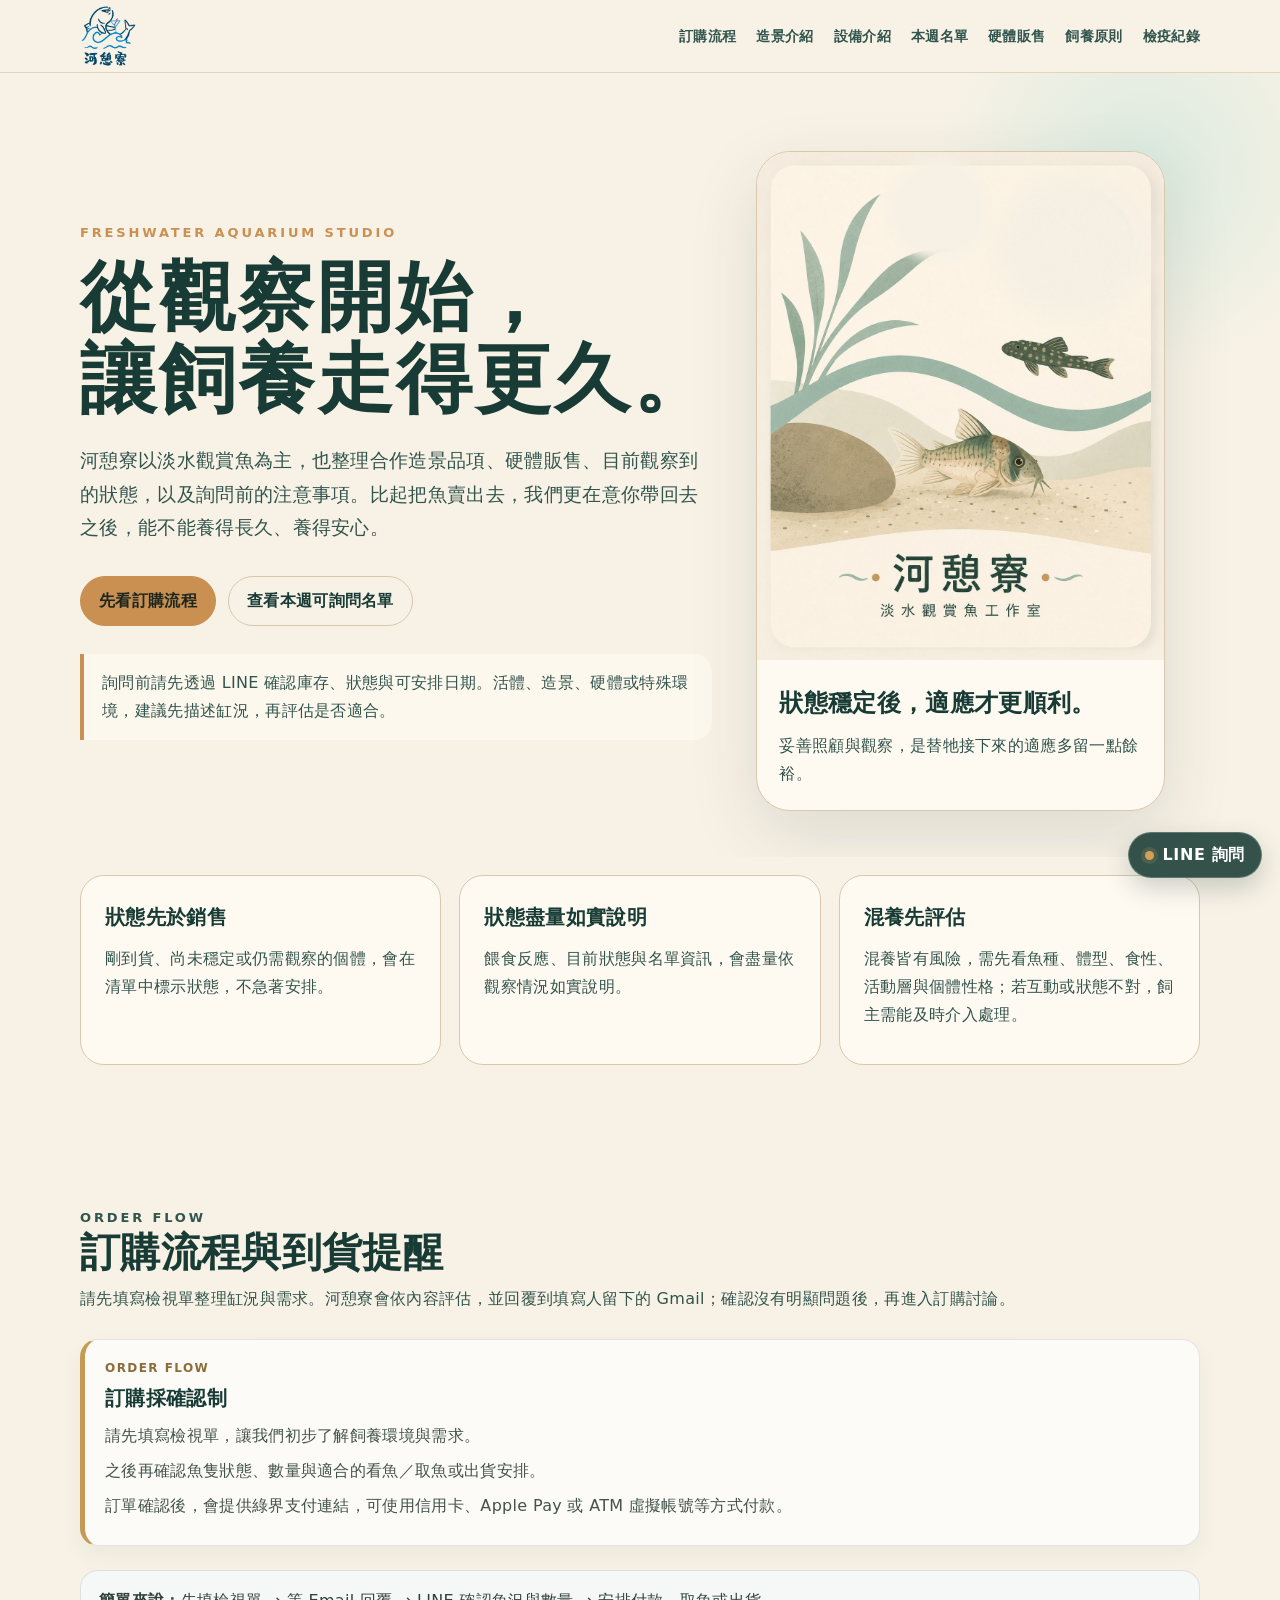
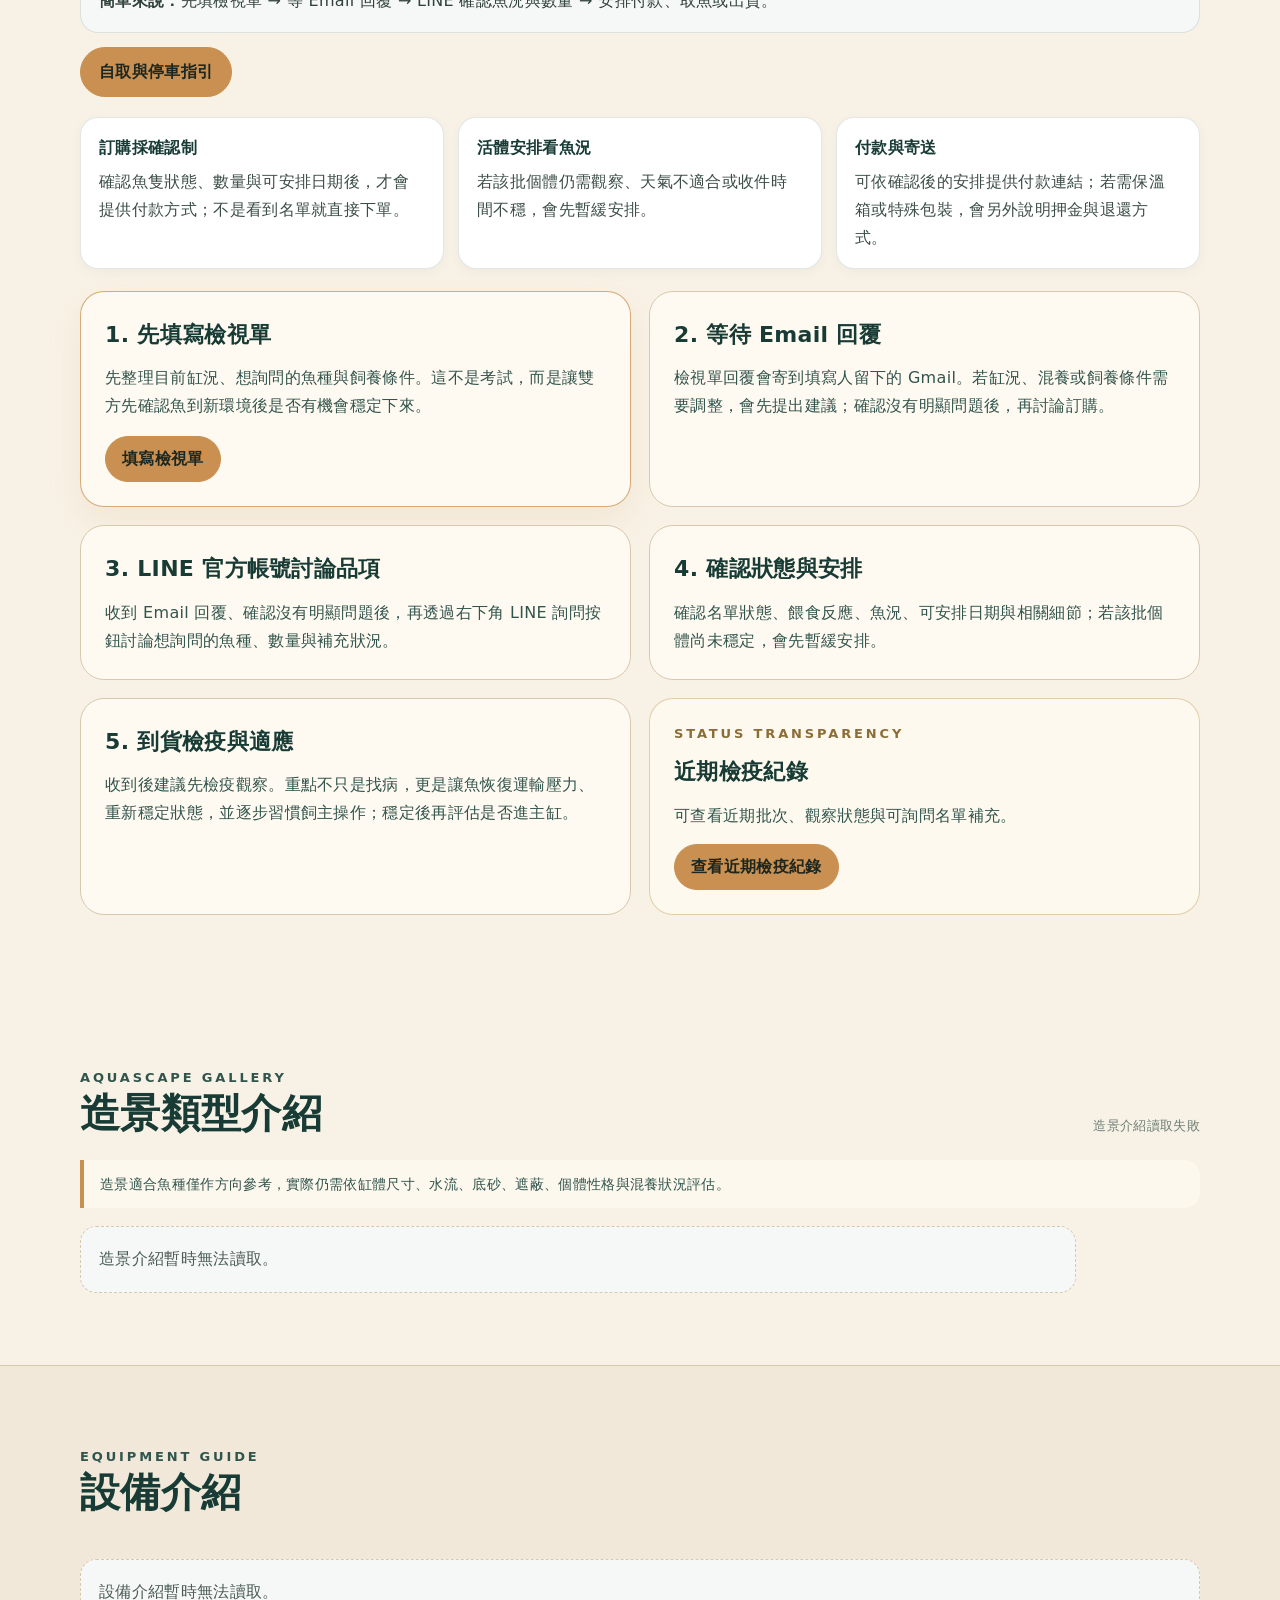
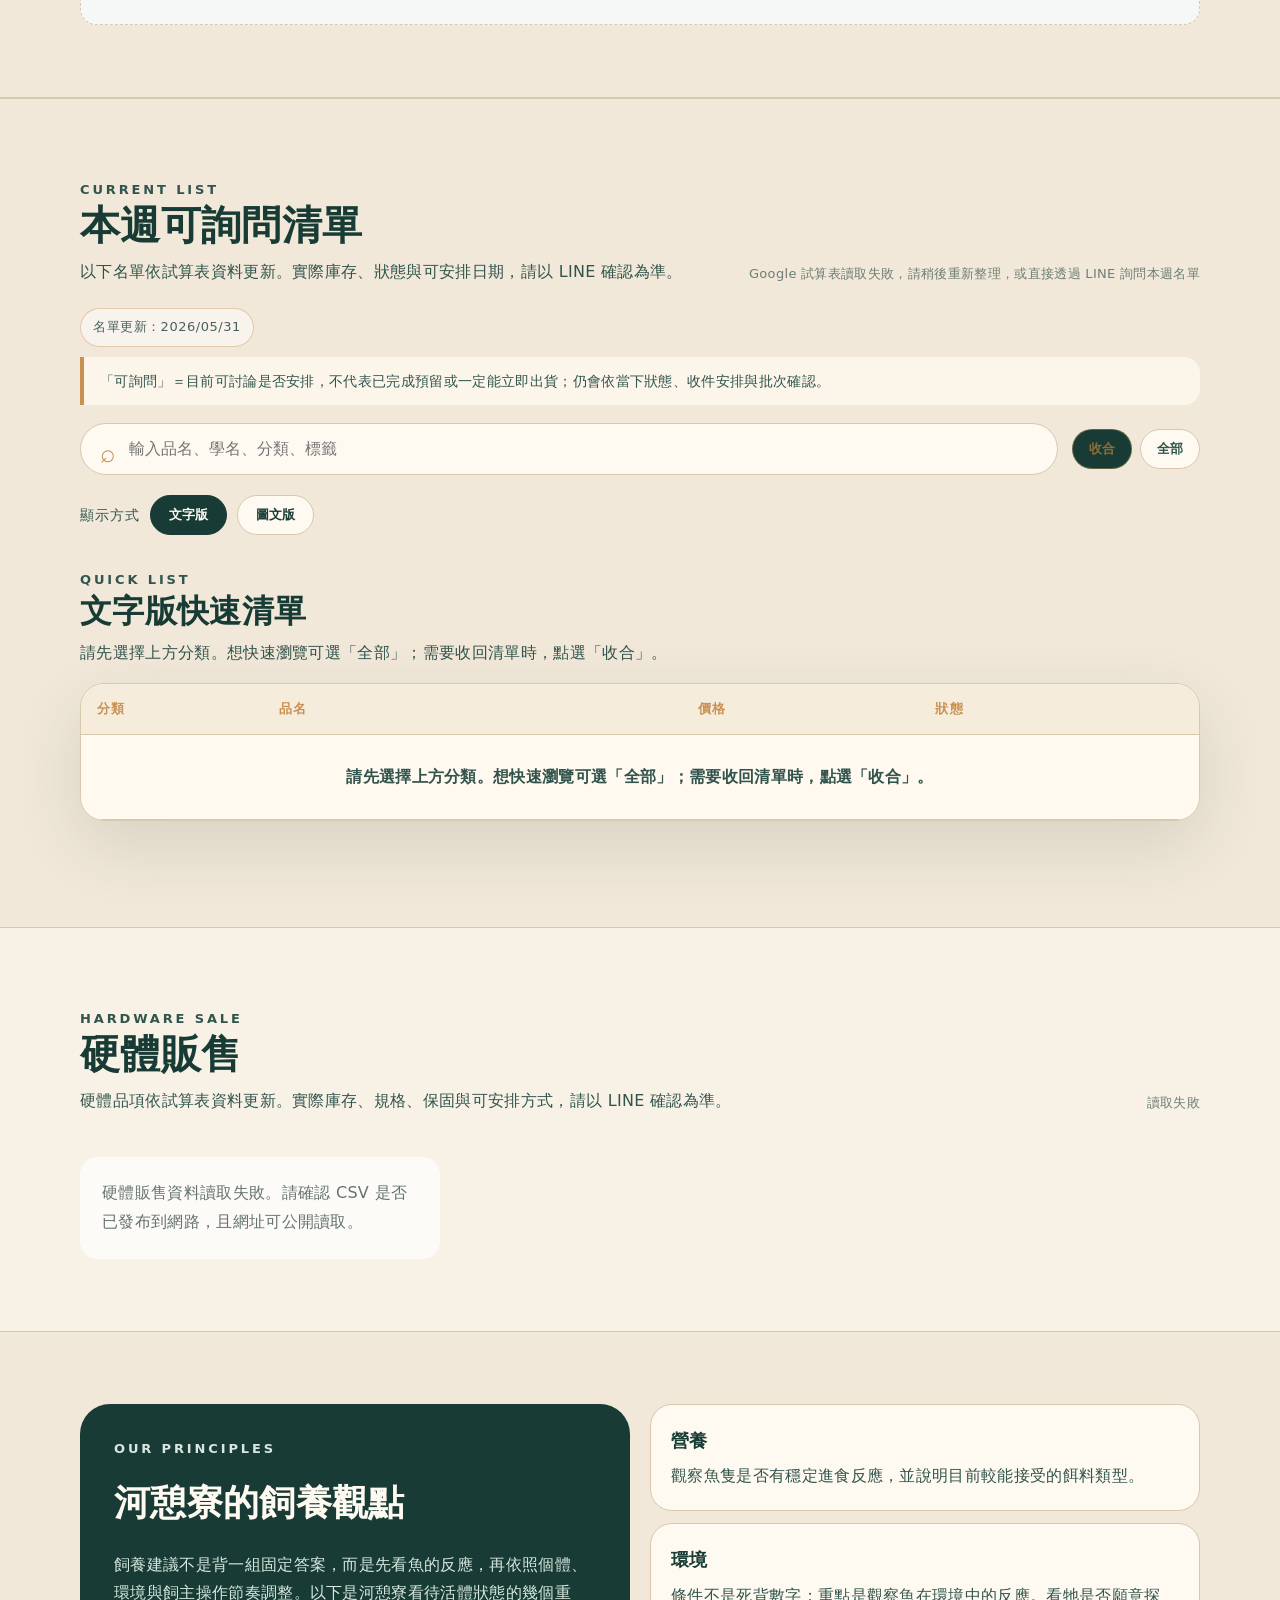
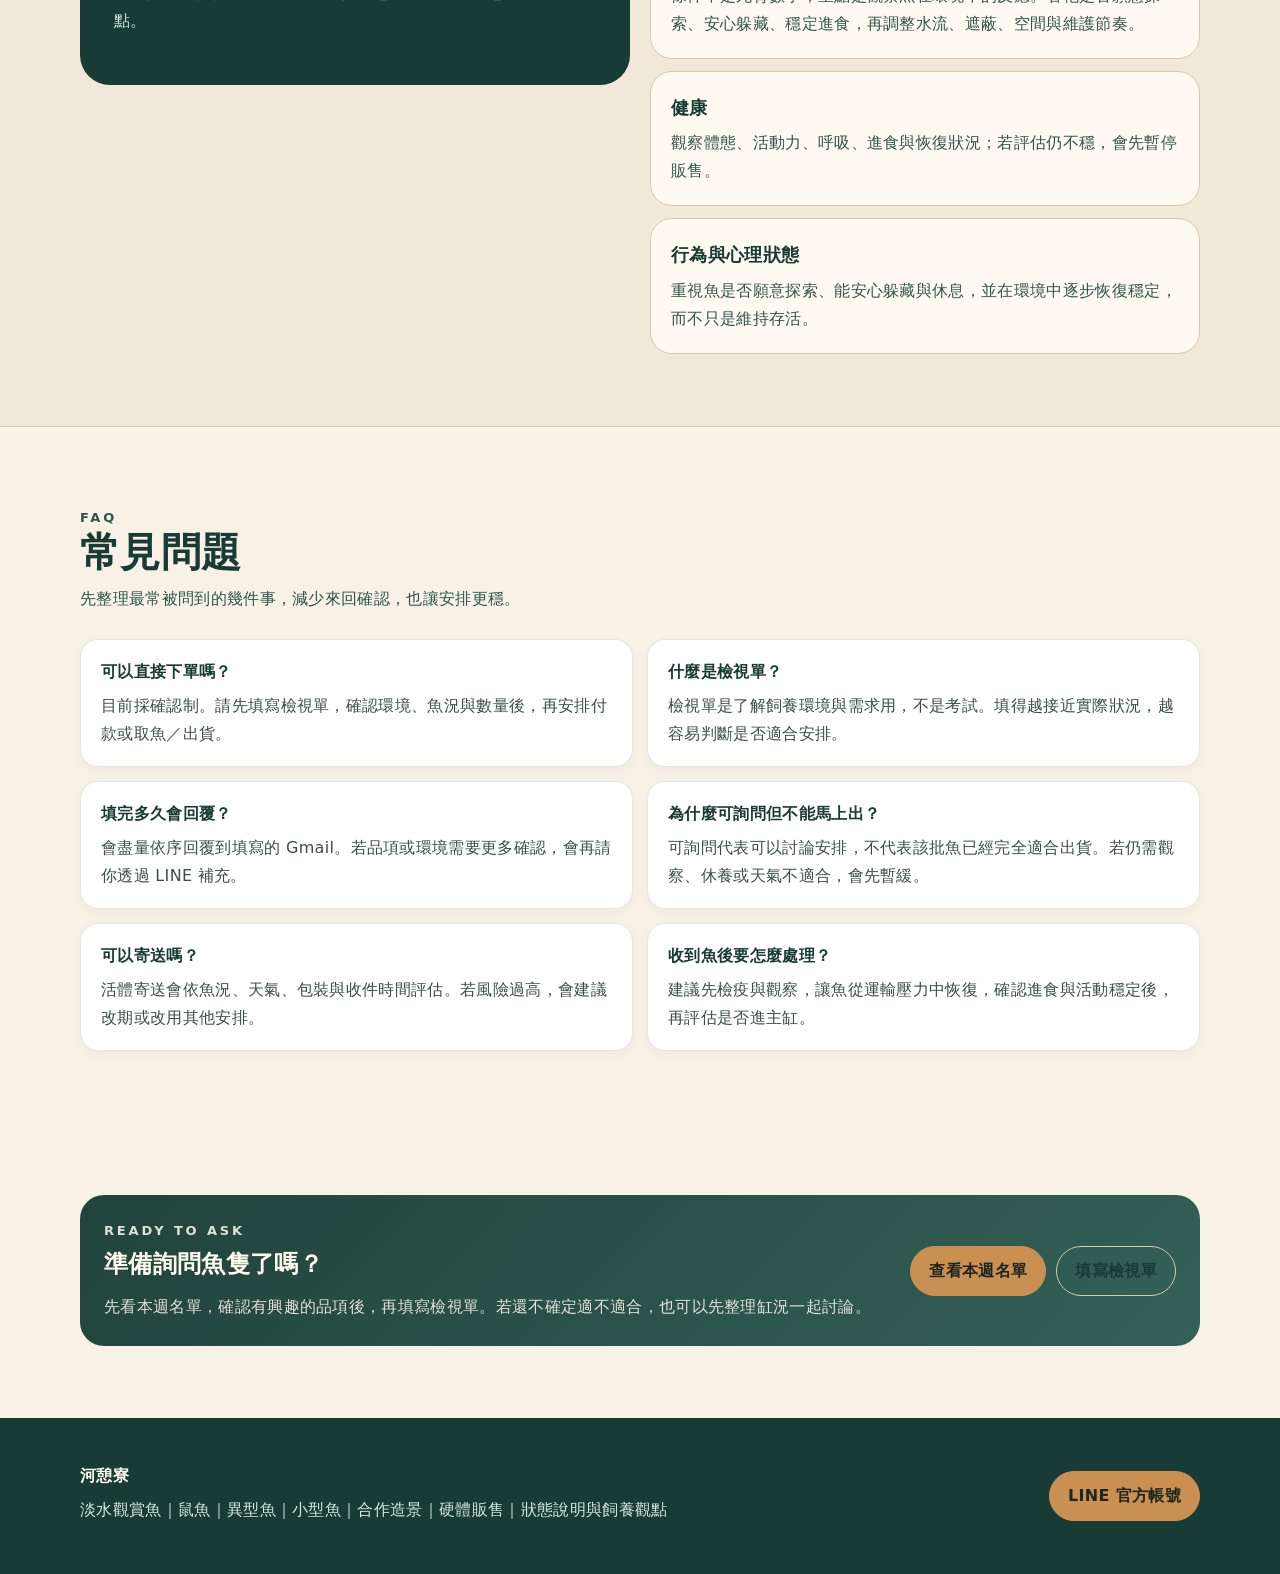
==== index.html @ f5d16051 "Add visit and parking guide" ====
<!doctype html>
<html lang="zh-Hant">
<head>
  <meta charset="utf-8">
  <meta name="viewport" content="width=device-width, initial-scale=1">
  <meta name="description" content="河憩寮｜淡水觀賞魚、合作造景與狀態說明。">
  <meta property="og:type" content="website">
  <meta property="og:title" content="河憩寮｜淡水觀賞魚">
  <meta property="og:description" content="本週可詢問清單、硬體販售、狀態說明、飼養觀點與到貨適應提醒。">
  <meta property="og:url" content="https://restplaced-dev.github.io/heqiliao/">
  <meta property="og:image" content="https://restplaced-dev.github.io/heqiliao/hero-illustration-v18.jpg">
  <meta name="twitter:card" content="summary_large_image">
  <meta name="theme-color" content="#183c35">
  <title>河憩寮｜淡水觀賞魚</title>
  <link rel="icon" href="favicon.png" type="image/png">
  <link rel="stylesheet" href="styles.v2.css?v=20260607-hardware-spec-note-inline">

  <style>
    .scape-accordion { display: grid; gap: 14px; }
    .scape-item { border: 1px solid rgba(24, 60, 53, 0.16); border-radius: 18px; background: #ffffff; box-shadow: 0 4px 14px rgba(0, 0, 0, 0.04); overflow: hidden; }
    .scape-item summary { cursor: pointer; list-style: none; padding: 18px 20px; font-size: 17px; line-height: 1.5; color: #183c35; display: flex; align-items: center; justify-content: space-between; gap: 16px; }
    .scape-item summary::-webkit-details-marker { display: none; }
    .scape-item summary::after { content: "＋"; flex: 0 0 auto; width: 28px; height: 28px; border-radius: 999px; display: grid; place-items: center; background: #eef4ef; color: #183c35; font-weight: 700; }
    .scape-item[open] summary::after { content: "－"; }
    .scape-item summary b { display: block; font-size: 18px; }
    .scape-item summary small { display: block; margin-top: 3px; color: #66756f; font-size: 14px; font-weight: 400; }
    .scape-content { padding: 0 20px 20px; color: #384842; font-size: 15.5px; line-height: 1.8; }
    .scape-content p { margin: 0 0 12px; }
    .scape-content ul { margin: 12px 0 0; padding-left: 1.2em; }
    .scape-content li { margin: 6px 0; }
    .scape-empty { padding: 18px; border-radius: 16px; background: #f6f8f7; color: #4b5b55; line-height: 1.8; }
    .scape-photo-wrap { margin: 0 0 16px; border-radius: 16px; overflow: hidden; background: #eef2ef; border: 1px solid rgba(24, 60, 53, 0.10); }
    .scape-photo { display: block; width: 100%; height: auto; max-height: 520px; object-fit: cover; }
    .scape-meta-list { display: grid; gap: 10px; margin-top: 14px; }
    .scape-row { display: grid; grid-template-columns: 88px 1fr; gap: 12px; padding: 10px 0; border-top: 1px solid rgba(24, 60, 53, 0.10); }
    .scape-row span { color: #66756f; font-size: 14px; white-space: nowrap; }
    .scape-row p { margin: 0; }
    .equipment-filters { margin: 0 0 16px; }
    .equipment-item summary small { letter-spacing: 0.02em; }
    .shipping-card.quarantine-inline-card { background: rgba(255, 250, 240, 0.82); border-color: rgba(196, 154, 84, 0.45); }
    .shipping-card.quarantine-inline-card .eyebrow { color: #8b6d38; margin-bottom: 8px; }
    .shipping-card.quarantine-inline-card h3 { margin-top: 0; }
    .shipping-card.quarantine-inline-card .inline-card-btn { margin-top: 14px; }
    .flow-summary { margin: 0 0 20px; padding: 16px 18px; border-radius: 18px; background: #f6f8f7; border: 1px solid rgba(24, 60, 53, 0.12); color: #31413c; line-height: 1.8; }
    .flow-actions { display: flex; flex-wrap: wrap; gap: 10px; margin: -6px 0 20px; }
    .customer-info-grid { display: grid; grid-template-columns: repeat(3, minmax(0, 1fr)); gap: 14px; margin: 0 0 22px; }
    .customer-info-card { padding: 16px 18px; border-radius: 18px; background: #ffffff; border: 1px solid rgba(24, 60, 53, 0.12); box-shadow: 0 4px 14px rgba(0, 0, 0, 0.035); color: #3c4d47; line-height: 1.75; }
    .customer-info-card b { display: block; margin-bottom: 6px; color: #183c35; }
    .faq-grid { display: grid; grid-template-columns: repeat(2, minmax(0, 1fr)); gap: 14px; }
    .faq-card { padding: 18px 20px; border-radius: 18px; background: #ffffff; border: 1px solid rgba(24, 60, 53, 0.12); box-shadow: 0 4px 14px rgba(0, 0, 0, 0.035); line-height: 1.75; color: #3c4d47; }
    .faq-card b { display: block; color: #183c35; margin-bottom: 6px; }
    .final-cta-panel { padding: 24px; border-radius: 24px; background: linear-gradient(135deg, rgba(24, 60, 53, 0.96), rgba(35, 84, 75, 0.92)); color: #fffaf0; display: grid; grid-template-columns: 1fr auto; gap: 18px; align-items: center; }
    .final-cta-panel h2 { margin: 0 0 8px; color: #fffaf0; }
    .final-cta-panel p { margin: 0; color: rgba(255, 250, 240, 0.86); line-height: 1.8; }
    .final-cta-actions { display: flex; flex-wrap: wrap; gap: 10px; justify-content: flex-end; }

    .hardware-filters { display: flex; flex-wrap: wrap; gap: 10px; align-items: center; margin: 0 0 16px; }
    .hardware-filters .filter { appearance: none; border: 1px solid rgba(196, 154, 84, 0.42); background: rgba(255, 250, 240, 0.92); color: #183c35; border-radius: 999px; padding: 10px 18px; min-height: 40px; font: inherit; font-size: 14px; font-weight: 700; line-height: 1; letter-spacing: 0.04em; cursor: pointer; box-shadow: none; }
    .hardware-filters .filter:hover { border-color: rgba(24, 60, 53, 0.42); background: rgba(255, 255, 255, 0.84); }
    .hardware-filters .filter.active { background: #183c35; border-color: #183c35; color: #d49a4a; }
    .hardware-list-note { margin: 0 0 16px; padding: 14px 16px; border-radius: 16px; background: rgba(255, 250, 240, 0.72); border: 1px solid rgba(24, 60, 53, 0.10); color: #53645f; line-height: 1.8; }
    .hardware-grid { display: grid; grid-template-columns: repeat(auto-fit, minmax(220px, 280px)); gap: 16px; align-items: start; justify-content: start; }
    .hardware-card { width: 100%; background: rgba(255, 255, 255, 0.86); border: 1px solid rgba(24, 60, 53, 0.13); border-radius: 18px; overflow: hidden; box-shadow: 0 8px 22px rgba(20, 45, 40, 0.08); display: flex; flex-direction: column; min-height: 100%; }
    .hardware-card.hardware-muted { opacity: 0.68; }
    .hardware-img-wrap { width: 100%; aspect-ratio: 4 / 3; max-height: 210px; background: #eef5f1; overflow: hidden; border-bottom: 1px solid rgba(24, 60, 53, 0.08); }
    .hardware-img { width: 100%; height: 100%; object-fit: contain; display: block; background: #f7f2e7; }
    .hardware-img { transition: transform .18s ease, filter .18s ease; }
    .hardware-img-wrap[data-hardware-zoom-img] { cursor: zoom-in; }
    .hardware-img-wrap[data-hardware-zoom-img]:hover .hardware-img { transform: scale(1.015); filter: brightness(0.98); }
    .hardware-img-wrap[data-hardware-zoom-img]:focus-visible { outline: 3px solid rgba(201, 143, 71, 0.72); outline-offset: 3px; }
    .hardware-img-caption { position: absolute; left: 10px; bottom: 10px; max-width: calc(100% - 20px); padding: 5px 9px; border-radius: 999px; background: rgba(24, 60, 53, 0.82); color: #fffaf0; font-size: 12px; line-height: 1.2; white-space: nowrap; overflow: hidden; text-overflow: ellipsis; }
    .hardware-spec-name-button { appearance: none; border: 0; background: transparent; color: #1f5f52; font: inherit; font-weight: 800; padding: 0; text-align: left; cursor: pointer; text-decoration: underline; text-decoration-thickness: 1px; text-underline-offset: 3px; }
    .hardware-spec-name-button:hover, .hardware-spec-name-button.active { color: #c98f47; }
    .hardware-spec-name-button.active { text-decoration-thickness: 2px; }
    .hardware-body { padding: 13px 14px 15px; display: flex; flex-direction: column; gap: 8px; flex: 1; }
    .hardware-top { display: flex; justify-content: space-between; gap: 8px; align-items: center; }
    .hardware-tag, .hardware-status { font-size: 12px; line-height: 1; padding: 6px 8px; border-radius: 999px; background: rgba(55, 115, 100, 0.1); color: #2f6f61; white-space: nowrap; }
    .hardware-status { background: rgba(120, 90, 45, 0.1); color: #8a6430; }
    .hardware-card h3 { margin: 0; font-size: 18px; line-height: 1.35; color: #183c35; }
    .hardware-desc, .hardware-spec, .hardware-note { margin: 0; font-size: 13.5px; line-height: 1.65; color: #53645f; }
    .hardware-price { margin: 2px 0 0; font-size: 18px; font-weight: 800; color: #1f5f52; }
    .hardware-spec-table { width: 100%; border-collapse: separate; border-spacing: 0; overflow: hidden; border: 1px solid rgba(24, 60, 53, 0.12); border-radius: 12px; background: rgba(255, 250, 240, 0.54); font-size: 13px; }
    .hardware-spec-table th { text-align: left; padding: 8px 8px; background: rgba(238, 244, 239, 0.92); color: #365c53; font-size: 12.5px; font-weight: 700; }
    .hardware-spec-table td { padding: 8px 8px; border-top: 1px solid rgba(24, 60, 53, 0.10); color: #2c4d45; vertical-align: middle; }
    .hardware-spec-table .hardware-table-price { font-weight: 800; color: #1f5f52; white-space: nowrap; }
    .hardware-empty { padding: 22px; border-radius: 18px; background: rgba(255, 255, 255, 0.72); color: #64736f; line-height: 1.8; }

    @media (max-width: 780px) {
      .customer-info-grid, .faq-grid, .final-cta-panel { grid-template-columns: 1fr; }
      .final-cta-actions { justify-content: flex-start; }
    }
    @media (max-width: 760px) {
      .header .nav { flex-wrap: wrap; align-items: flex-start; gap: 10px; padding-bottom: 10px; }
      .header .brand { flex: 0 0 auto; }
      .header .brand img { max-height: 64px; }
      .nav-links { display: flex !important; width: 100%; max-width: 100%; gap: 8px; overflow-x: auto; overflow-y: hidden; padding: 4px 0 2px; -webkit-overflow-scrolling: touch; scrollbar-width: none; }
      .nav-links::-webkit-scrollbar { display: none; }
      .nav-links a { flex: 0 0 auto; white-space: nowrap; padding: 8px 12px; border-radius: 999px; background: rgba(255, 255, 255, 0.72); border: 1px solid rgba(24, 60, 53, 0.12); color: #183c35; font-size: 13px; line-height: 1; }
    }
    @media (max-width: 640px) {
      .hardware-grid { grid-template-columns: 1fr; }
      .hardware-img-wrap { max-height: none; }
      .hardware-filters .filter { padding: 9px 14px; min-height: 38px; font-size: 13px; }
      .scape-item summary { padding: 16px; font-size: 16px; }
      .scape-item summary b { font-size: 17px; }
      .scape-content { padding: 0 16px 18px; font-size: 15px; }
      .scape-row { grid-template-columns: 1fr; gap: 4px; }
    }

    @media (max-width: 640px) {
      .hardware-card { overflow: visible; }
      .hardware-body { padding: 12px 12px 14px; }
      .hardware-img-wrap { aspect-ratio: 4 / 3; overflow: hidden; }
      .hardware-spec-table { display: block; width: 100%; overflow: visible; table-layout: auto; font-size: 13px; }
      .hardware-spec-table thead { display: none; }
      .hardware-spec-table tbody { display: block; width: 100%; }
      .hardware-spec-table tr { display: grid; grid-template-columns: minmax(0, 1fr) auto; gap: 3px 10px; padding: 9px 10px; border-top: 1px solid rgba(24, 60, 53, 0.10); }
      .hardware-spec-table tr:first-child { border-top: 0; }
      .hardware-spec-table td { display: block; padding: 0; border-top: 0; min-width: 0; }
      .hardware-spec-table td:nth-child(1) { grid-column: 1 / 2; font-weight: 800; }
      .hardware-spec-table td:nth-child(2) { grid-column: 1 / 2; color: #65756f; font-size: 12.5px; line-height: 1.4; }
      .hardware-spec-table td:nth-child(3) { grid-column: 2 / 3; grid-row: 1 / 3; align-self: center; text-align: right; white-space: nowrap; }
      .hardware-spec-name-button { max-width: 100%; overflow-wrap: anywhere; }
      .hardware-table-price { font-size: 13px; }
    }

    /* Hardware sale: desktop + mobile price anti-cut layout */
    .hardware-grid {
      grid-template-columns: repeat(auto-fit, minmax(260px, 320px));
      gap: 16px;
      align-items: start;
      justify-content: start;
    }
    .hardware-img-wrap { position: relative; }
    .hardware-spec-table {
      display: block;
      width: 100%;
      overflow: visible;
      table-layout: auto;
      border-collapse: separate;
      border-spacing: 0;
      font-size: 13px;
    }
    .hardware-spec-table thead { display: none; }
    .hardware-spec-table tbody {
      display: block;
      width: 100%;
    }
    .hardware-spec-table tr {
      display: grid;
      grid-template-columns: minmax(0, 1fr) max-content;
      gap: 3px 12px;
      padding: 9px 10px;
      border-top: 1px solid rgba(24, 60, 53, 0.10);
    }
    .hardware-spec-table tr:first-child { border-top: 0; }
    .hardware-spec-table td {
      display: block;
      padding: 0;
      border-top: 0;
      min-width: 0;
      max-width: 100%;
    }
    .hardware-spec-table td:nth-child(1) {
      grid-column: 1 / 2;
      font-weight: 800;
      overflow-wrap: anywhere;
      word-break: break-word;
    }
    .hardware-spec-table td:nth-child(2) {
      grid-column: 1 / 2;
      color: #65756f;
      font-size: 12.5px;
      line-height: 1.4;
      overflow-wrap: anywhere;
      word-break: break-word;
    }
    .hardware-spec-table td:nth-child(3) {
      grid-column: 2 / 3;
      grid-row: 1 / 3;
      align-self: center;
      justify-self: end;
      text-align: right;
      white-space: nowrap;
      min-width: max-content;
      max-width: none;
    }
    .hardware-spec-name-button {
      max-width: 100%;
      overflow-wrap: anywhere;
      word-break: break-word;
    }
    .hardware-table-price { font-size: 13px; line-height: 1.35; }
    @media (max-width: 640px) {
      .hardware-grid { grid-template-columns: 1fr; }
      .hardware-spec-table tr { grid-template-columns: minmax(0, 1fr) max-content; }
    }


    /* Hardware sale: replace spec table with card-safe list layout */
    .hardware-spec-list {
      display: grid;
      gap: 0;
      width: 100%;
      border: 1px solid rgba(24, 60, 53, 0.12);
      border-radius: 12px;
      overflow: hidden;
      background: rgba(255, 250, 240, 0.54);
    }
    .hardware-spec-row {
      display: grid;
      grid-template-columns: minmax(0, 1fr);
      gap: 3px;
      padding: 9px 10px;
      border-top: 1px solid rgba(24, 60, 53, 0.10);
      min-width: 0;
    }
    .hardware-spec-row:first-child { border-top: 0; }
    .hardware-spec-main {
      display: flex;
      align-items: baseline;
      justify-content: space-between;
      gap: 10px;
      min-width: 0;
    }
    .hardware-spec-title {
      min-width: 0;
      color: #1f5f52;
      font-weight: 800;
      overflow-wrap: anywhere;
      word-break: break-word;
      line-height: 1.55;
    }
    .hardware-spec-extra {
      color: #65756f;
      font-size: 12.5px;
      font-weight: 500;
      line-height: 1.55;
      margin-left: 0.25em;
    }
    .hardware-spec-price {
      flex: 0 0 auto;
      color: #1f5f52;
      font-weight: 800;
      font-size: 13px;
      line-height: 1.35;
      white-space: nowrap;
      text-align: right;
    }
    .hardware-spec-state {
      color: #65756f;
      font-size: 12.5px;
      line-height: 1.4;
      min-width: 0;
      overflow-wrap: anywhere;
      word-break: break-word;
    }
    .hardware-spec-actions {
      display: flex;
      flex-wrap: wrap;
      gap: 6px;
      margin-top: 5px;
    }
    .hardware-spec-copy {
      appearance: none;
      border: 1px solid rgba(24, 60, 53, 0.18);
      background: rgba(255, 255, 255, 0.76);
      color: #365c53;
      border-radius: 999px;
      padding: 5px 9px;
      min-height: 28px;
      font: inherit;
      font-size: 12px;
      font-weight: 800;
      line-height: 1;
      cursor: pointer;
      white-space: nowrap;
    }
    .hardware-spec-copy:hover {
      border-color: rgba(201, 143, 71, 0.5);
      color: #1f5f52;
    }
    .hardware-spec-list .hardware-spec-name-button {
      max-width: 100%;
      overflow-wrap: anywhere;
      word-break: break-word;
    }
    @media (max-width: 420px) {
      .hardware-spec-main {
        display: grid;
        grid-template-columns: minmax(0, 1fr) auto;
        align-items: baseline;
      }
      .hardware-spec-actions { grid-column: 1 / -1; }
      .hardware-spec-price { font-size: 12.5px; }
    }


    /* Hardware sale: product description readability fix */
    .hardware-desc {
      padding: 10px 12px;
      border-radius: 12px;
      background: rgba(255, 250, 240, 0.62);
      border: 1px solid rgba(24, 60, 53, 0.08);
      color: #3d524c;
      font-size: 13.5px;
      line-height: 1.78;
      letter-spacing: 0.015em;
      text-align: left;
      word-break: normal;
      overflow-wrap: break-word;
    }
    .hardware-desc-list {
      list-style: none;
      margin: 0;
    }
    .hardware-desc-list li {
      position: relative;
      padding-left: 1.05em;
      margin: 0.08em 0;
      line-height: 1.72;
    }
    .hardware-desc-list li::before {
      content: "";
      position: absolute;
      left: 0.18em;
      top: 0.74em;
      width: 4px;
      height: 4px;
      border-radius: 999px;
      background: rgba(24, 60, 53, 0.54);
    }
    .hardware-note {
      letter-spacing: 0.015em;
      line-height: 1.72;
      overflow-wrap: break-word;
    }
    @media (max-width: 640px) {
      .hardware-desc {
        font-size: 13px;
        line-height: 1.72;
        padding: 9px 10px;
      }
      .hardware-desc-list li { padding-left: 1em; }
    }


    /* Hardware sale: compact card layout for long descriptions */
    .hardware-grid {
      grid-template-columns: repeat(auto-fit, minmax(300px, 360px));
      gap: 18px;
    }
    .hardware-card h3 {
      font-size: 17px;
      line-height: 1.42;
    }
    .hardware-desc-preview {
      margin-bottom: 0;
    }
    .hardware-desc-more,
    .hardware-note-details {
      border-radius: 12px;
      border: 1px solid rgba(24, 60, 53, 0.10);
      background: rgba(255, 250, 240, 0.46);
      overflow: hidden;
    }
    .hardware-desc-more summary,
    .hardware-note-details summary {
      list-style: none;
      cursor: pointer;
      padding: 8px 11px;
      color: #1f5f52;
      font-size: 13px;
      font-weight: 800;
      line-height: 1.35;
      user-select: none;
    }
    .hardware-desc-more summary::-webkit-details-marker,
    .hardware-note-details summary::-webkit-details-marker { display: none; }
    .hardware-desc-more summary::after,
    .hardware-note-details summary::after {
      content: "＋";
      float: right;
      color: #8a6430;
      font-weight: 800;
    }
    .hardware-desc-more[open] summary::after,
    .hardware-note-details[open] summary::after { content: "－"; }
    .hardware-desc-more .hardware-desc {
      border: 0;
      border-top: 1px solid rgba(24, 60, 53, 0.08);
      border-radius: 0;
      background: rgba(255,255,255,0.24);
      padding-top: 8px;
    }
    .hardware-note-details .hardware-note-list {
      margin: 0;
      padding: 8px 11px 10px;
      border-top: 1px solid rgba(24, 60, 53, 0.08);
      color: #53645f;
      font-size: 13px;
      line-height: 1.7;
    }
    .hardware-note-details .hardware-note-line {
      margin: 0 0 4px;
      overflow-wrap: break-word;
    }
    .hardware-note-details .hardware-note-line:last-child { margin-bottom: 0; }
    @media (max-width: 640px) {
      .hardware-grid { grid-template-columns: 1fr; }
      .hardware-card h3 { font-size: 17px; }
      .hardware-desc-more summary,
      .hardware-note-details summary { padding: 8px 10px; }
    }

  </style>
</head>
<body>
  <header class="header">
    <div class="wrap nav">
      <a class="brand" href="#top" aria-label="河憩寮首頁"><img src="logo-official-transparent.png" alt="河憩寮官方 Logo"></a>
      <nav class="nav-links" aria-label="主選單">
        <a href="#shipping">訂購流程</a>
        <a href="#scape-types">造景介紹</a>
        <a href="#equipment-guide">設備介紹</a>
        <a href="#stock">本週名單</a>
        <a href="#hardware-sale">硬體販售</a>
        <a href="#principles">飼養原則</a>
        <a data-quarantine-link href="#">檢疫紀錄</a>
      </nav>
    </div>
  </header>

  <main id="top">
    <section class="hero">
      <div class="wrap hero-grid">
        <div>
          <p class="eyebrow">Freshwater Aquarium Studio</p>
          <h1 class="hero-title">從觀察開始，<br>讓飼養走得更久。</h1>
          <p class="lead">河憩寮以淡水觀賞魚為主，也整理合作造景品項、硬體販售、目前觀察到的狀態，以及詢問前的注意事項。比起把魚賣出去，我們更在意你帶回去之後，能不能養得長久、養得安心。</p>
          <div class="hero-actions">
            <a class="btn gold" href="#shipping">先看訂購流程</a>
            <a class="btn secondary quick-list-jump" href="#stock">查看本週可詢問名單</a>
          </div>
          <div class="notice">詢問前請先透過 LINE 確認庫存、狀態與可安排日期。活體、造景、硬體或特殊環境，建議先描述缸況，再評估是否適合。</div>
        </div>
        <aside class="hero-card">
          <img src="hero-illustration-v18.jpg" alt="河憩寮淡水觀賞魚品牌插畫">
          <div class="hero-card-body">
            <h2>狀態穩定後，適應才更順利。</h2>
            <p>妥善照顧與觀察，是替牠接下來的適應多留一點餘裕。</p>
          </div>
        </aside>
      </div>
    </section>

    <section class="promise">
      <div class="wrap promise-grid">
        <div class="promise-card"><b>狀態先於銷售</b><p>剛到貨、尚未穩定或仍需觀察的個體，會在清單中標示狀態，不急著安排。</p></div>
        <div class="promise-card"><b>狀態盡量如實說明</b><p>餵食反應、目前狀態與名單資訊，會盡量依觀察情況如實說明。</p></div>
        <div class="promise-card"><b>混養先評估</b><p>混養皆有風險，需先看魚種、體型、食性、活動層與個體性格；若互動或狀態不對，飼主需能及時介入處理。</p></div>
      </div>
    </section>

    <section id="shipping" class="section">
      <div class="wrap">
        <div class="section-head">
          <div class="section-title">
            <p class="eyebrow">Order Flow</p>
            <h2>訂購流程與到貨提醒</h2>
            <p>請先填寫檢視單整理缸況與需求。河憩寮會依內容評估，並回覆到填寫人留下的 Gmail；確認沒有明顯問題後，再進入訂購討論。</p>
          </div>
        </div>
        <div class="flow-summary"><b>簡單來說：</b>先填檢視單 → 等 Email 回覆 → LINE 確認魚況與數量 → 安排付款、取魚或出貨。</div>
        <div class="flow-actions"><a class="btn gold" href="visit-guide.html">自取與停車指引</a></div>
        <div class="customer-info-grid">
          <div class="customer-info-card"><b>訂購採確認制</b>確認魚隻狀態、數量與可安排日期後，才會提供付款方式；不是看到名單就直接下單。</div>
          <div class="customer-info-card"><b>活體安排看魚況</b>若該批個體仍需觀察、天氣不適合或收件時間不穩，會先暫緩安排。</div>
          <div class="customer-info-card"><b>付款與寄送</b>可依確認後的安排提供付款連結；若需保溫箱或特殊包裝，會另外說明押金與退還方式。</div>
        </div>
        <div class="shipping-grid flow-grid">
          <div class="shipping-card featured-step"><h3>1. 先填寫檢視單</h3><p>先整理目前缸況、想詢問的魚種與飼養條件。這不是考試，而是讓雙方先確認魚到新環境後是否有機會穩定下來。</p><a class="btn gold inline-card-btn" data-questionnaire-link href="#">填寫檢視單</a></div>
          <div class="shipping-card"><h3>2. 等待 Email 回覆</h3><p>檢視單回覆會寄到填寫人留下的 Gmail。若缸況、混養或飼養條件需要調整，會先提出建議；確認沒有明顯問題後，再討論訂購。</p></div>
          <div class="shipping-card"><h3>3. LINE 官方帳號討論品項</h3><p>收到 Email 回覆、確認沒有明顯問題後，再透過右下角 LINE 詢問按鈕討論想詢問的魚種、數量與補充狀況。</p></div>
          <div class="shipping-card"><h3>4. 確認狀態與安排</h3><p>確認名單狀態、餵食反應、魚況、可安排日期與相關細節；若該批個體尚未穩定，會先暫緩安排。</p></div>
          <div class="shipping-card"><h3>5. 到貨檢疫與適應</h3><p>收到後建議先檢疫觀察。重點不只是找病，更是讓魚恢復運輸壓力、重新穩定狀態，並逐步習慣飼主操作；穩定後再評估是否進主缸。</p></div>
          <div class="shipping-card quarantine-inline-card"><p class="eyebrow">Status Transparency</p><h3>近期檢疫紀錄</h3><p>可查看近期批次、觀察狀態與可詢問名單補充。</p><a class="btn gold inline-card-btn" data-quarantine-link href="#">查看近期檢疫紀錄</a></div>
        </div>
      </div>
    </section>

    <section id="scape-types" class="section">
      <div class="wrap">
        <div class="section-head"><div class="section-title"><p class="eyebrow">Aquascape Gallery</p><h2>造景類型介紹</h2></div><div class="small-note" id="scapeGalleryStatus">造景資料讀取中</div></div>
        <div class="list-note">造景適合魚種僅作方向參考，實際仍需依缸體尺寸、水流、底砂、遮蔽、個體性格與混養狀況評估。</div>
        <div class="scape-accordion" id="scapeGalleryList"></div>
      </div>
    </section>

    <section id="equipment-guide" class="section alt">
      <div class="wrap">
        <div class="section-head"><div class="section-title"><p class="eyebrow">Equipment Guide</p><h2>設備介紹</h2></div><div class="small-note" id="equipmentGuideStatus">設備介紹整理中</div></div>
        <div class="filters equipment-filters" id="equipmentCategoryFilters"></div>
        <div class="scape-accordion equipment-accordion" id="equipmentGuideList"></div>
      </div>
    </section>

    <section id="stock" class="section alt">
      <div class="wrap">
        <div class="section-head">
          <div class="section-title">
            <p class="eyebrow">Current List</p>
            <h2>本週可詢問清單</h2>
            <p>以下名單依試算表資料更新。實際庫存、狀態與可安排日期，請以 LINE 確認為準。</p>
          </div>
          <div class="small-note" id="stockStatus">資料讀取中</div>
        </div>
        <div class="list-updated-note" id="listUpdatedNote"></div>
        <div class="list-note">「可詢問」＝目前可討論是否安排，不代表已完成預留或一定能立即出貨；仍會依當下狀態、收件安排與批次確認。</div>
        <div class="toolbar">
          <label class="search" aria-label="搜尋品項"><input id="searchInput" type="search" placeholder="輸入品名、學名、分類、標籤"></label>
          <div class="filters" id="categoryFilters"></div>
        </div>
        <div class="view-switch" aria-label="名單顯示方式">
          <span>顯示方式</span>
          <button class="view-btn active" type="button" data-view-mode="text">文字版</button>
          <button class="view-btn" type="button" data-view-mode="photo">圖文版</button>
        </div>
        <div class="inline-quick-list" id="quickListSection">
          <div class="section-head compact-head">
            <div class="section-title">
              <p class="eyebrow">Quick List</p>
              <h2>文字版快速清單</h2>
              <p>請先選擇上方分類。想快速瀏覽可選「全部」；需要收回清單時，點選「收合」。</p>
            </div>
          </div>
          <div class="quick-table" id="quickTableWrap">
            <table id="quickTable">
              <thead><tr><th>分類</th><th>品名</th><th>尺寸</th><th>價格</th><th>狀態</th></tr></thead>
              <tbody id="quickListBody"></tbody>
            </table>
          </div>
        </div>
        <div class="section-title card-list-title hidden-view" id="photoListTitle">
          <p class="eyebrow">Photo List</p>
          <h2>圖文版名單</h2>
          <p>請先選擇上方分類。想快速瀏覽可選「全部」；需要收回清單時，點選「收合」。照片可點開查看大圖。</p>
        </div>
        <div class="grid" id="productGrid"></div>
      </div>
    </section>

    <section id="hardware-sale" class="section">
      <div class="wrap">
        <div class="section-head">
          <div class="section-title">
            <p class="eyebrow">Hardware Sale</p>
            <h2>硬體販售</h2>
            <p>硬體品項依試算表資料更新。實際庫存、規格、保固與可安排方式，請以 LINE 確認為準。</p>
          </div>
          <div class="small-note" id="hardwareSaleStatus">硬體販售整理中</div>
        </div>
        <div class="filters hardware-filters" id="hardwareCategoryFilters"></div>
        <div class="hardware-grid" id="hardwareSaleList"></div>
      </div>
    </section>

    <section id="principles" class="section alt">
      <div class="wrap principles">
        <div class="principle-panel"><p class="eyebrow">Our Principles</p><h2>河憩寮的飼養觀點</h2><p>飼養建議不是背一組固定答案，而是先看魚的反應，再依照個體、環境與飼主操作節奏調整。以下是河憩寮看待活體狀態的幾個重點。</p></div>
        <div class="principle-list">
          <div class="principle-item"><b>營養</b><p>觀察魚隻是否有穩定進食反應，並說明目前較能接受的餌料類型。</p></div>
          <div class="principle-item"><b>環境</b><p>條件不是死背數字；重點是觀察魚在環境中的反應。看牠是否願意探索、安心躲藏、穩定進食，再調整水流、遮蔽、空間與維護節奏。</p></div>
          <div class="principle-item"><b>健康</b><p>觀察體態、活動力、呼吸、進食與恢復狀況；若評估仍不穩，會先暫停販售。</p></div>
          <div class="principle-item"><b>行為與心理狀態</b><p>重視魚是否願意探索、能安心躲藏與休息，並在環境中逐步恢復穩定，而不只是維持存活。</p></div>
        </div>
      </div>
    </section>

    <section id="faq" class="section">
      <div class="wrap">
        <div class="section-head"><div class="section-title"><p class="eyebrow">FAQ</p><h2>常見問題</h2><p>先整理最常被問到的幾件事，減少來回確認，也讓安排更穩。</p></div></div>
        <div class="faq-grid">
          <div class="faq-card"><b>可以直接下單嗎？</b>目前採確認制。請先填寫檢視單，確認環境、魚況與數量後，再安排付款或取魚／出貨。</div>
          <div class="faq-card"><b>什麼是檢視單？</b>檢視單是了解飼養環境與需求用，不是考試。填得越接近實際狀況，越容易判斷是否適合安排。</div>
          <div class="faq-card"><b>填完多久會回覆？</b>會盡量依序回覆到填寫的 Gmail。若品項或環境需要更多確認，會再請你透過 LINE 補充。</div>
          <div class="faq-card"><b>為什麼可詢問但不能馬上出？</b>可詢問代表可以討論安排，不代表該批魚已經完全適合出貨。若仍需觀察、休養或天氣不適合，會先暫緩。</div>
          <div class="faq-card"><b>可以寄送嗎？</b>活體寄送會依魚況、天氣、包裝與收件時間評估。若風險過高，會建議改期或改用其他安排。</div>
          <div class="faq-card"><b>收到魚後要怎麼處理？</b>建議先檢疫與觀察，讓魚從運輸壓力中恢復，確認進食與活動穩定後，再評估是否進主缸。</div>
        </div>
      </div>
    </section>

    <section class="section">
      <div class="wrap">
        <div class="final-cta-panel">
          <div><p class="eyebrow">Ready to Ask</p><h2>準備詢問魚隻了嗎？</h2><p>先看本週名單，確認有興趣的品項後，再填寫檢視單。若還不確定適不適合，也可以先整理缸況一起討論。</p></div>
          <div class="final-cta-actions"><a class="btn gold" href="#stock">查看本週名單</a><a class="btn secondary" data-questionnaire-link href="#">填寫檢視單</a></div>
        </div>
      </div>
    </section>
  </main>

  <footer class="footer">
    <div class="wrap footer-grid">
      <div><strong>河憩寮</strong><p>淡水觀賞魚｜鼠魚｜異型魚｜小型魚｜合作造景｜硬體販售｜狀態說明與飼養觀點</p></div>
      <a class="btn gold" data-line-link href="https://lin.ee/p9wkJW2">LINE 官方帳號</a>
    </div>
  </footer>

  <a class="floating-line" data-line-link href="https://lin.ee/p9wkJW2" aria-label="前往 LINE 官方帳號詢問"><span class="line-dot"></span><span class="line-label">LINE 詢問</span></a>

  <script src="config.js?v=20260607-hardware-spec-note-inline"></script>
  <script src="app.v2.js?v=20260606-v38"></script>

  <script>
  (function(){
    const CONFIG = window.HEQILIAO_CONFIG || {};
    const PLACEHOLDER = "card-placeholder.svg";
    const el = (id) => document.getElementById(id);
    let hardwareItems = [];
    let hardwareCategory = "全部";
    let hardwareCategoryChosen = false;

    document.addEventListener("DOMContentLoaded", () => {
      setupHardwareImageZoom();
      loadHardwareSale();
    });

    async function loadHardwareSale(){
      const list = el("hardwareSaleList");
      const status = el("hardwareSaleStatus");
      if(!list) return;

      const url = CONFIG.hardwareSaleCsvUrl || CONFIG.hardwareCsvUrl || "";
      if(!url || !String(url).trim()){
        const filterWrap = el("hardwareCategoryFilters");
        if(filterWrap) filterWrap.innerHTML = "";
        list.innerHTML = '<div class="hardware-empty">硬體販售資料尚未設定。請先建立「硬體販售」試算表分頁，發布 CSV 後填入 config.js 的 hardwareSaleCsvUrl。</div>';
        if(status) status.textContent = "尚未設定";
        return;
      }

      try{
        if(status) status.textContent = "硬體販售讀取中";
        const csv = await fetchTextNoCache(url, 9000);
        const rows = csvToObjects(csv);
        const items = groupHardwareItems(rows);
        hardwareItems = items;
        hardwareCategory = "全部";
        hardwareCategoryChosen = false;
        renderHardwareFilters();

        if(!items.length){
          list.innerHTML = '<div class="hardware-empty">目前沒有硬體販售品項。</div>';
          if(status) status.textContent = "目前無資料";
          return;
        }

        renderHardwareList();
        if(status) status.textContent = "硬體販售已更新";
      }catch(error){
        console.warn("硬體販售資料讀取失敗：", error);
        const filterWrap = el("hardwareCategoryFilters");
        if(filterWrap) filterWrap.innerHTML = "";
        list.innerHTML = '<div class="hardware-empty">硬體販售資料讀取失敗。請確認 CSV 是否已發布到網路，且網址可公開讀取。</div>';
        if(status) status.textContent = "讀取失敗";
      }
    }

    function renderHardwareFilters(){
      const container = el("hardwareCategoryFilters");
      if(!container) return;
      const categories = Array.from(new Set(hardwareItems.map(item => item.category).filter(Boolean)));
      if(!categories.length){
        container.innerHTML = "";
        return;
      }
      container.innerHTML = [
        `<button type="button" class="filter ${!hardwareCategoryChosen ? "active" : ""}" data-hardware-collapse>收合</button>`,
        ...categories.map(cat => {
          const active = hardwareCategoryChosen && cat === hardwareCategory ? "active" : "";
          return `<button type="button" class="filter ${active}" data-hardware-category="${escapeHtml(cat)}">${escapeHtml(cat)}</button>`;
        })
      ].join("");

      container.querySelector("[data-hardware-collapse]")?.addEventListener("click", () => {
        hardwareCategory = "全部";
        hardwareCategoryChosen = false;
        renderHardwareFilters();
        renderHardwareList();
      });

      container.querySelectorAll("[data-hardware-category]").forEach(btn => {
        btn.addEventListener("click", () => {
          hardwareCategory = btn.dataset.hardwareCategory || "";
          hardwareCategoryChosen = true;
          renderHardwareFilters();
          renderHardwareList();
        });
      });
    }

    function renderHardwareList(){
      const list = el("hardwareSaleList");
      const status = el("hardwareSaleStatus");
      if(!list) return;

      if(!hardwareItems.length){
        list.innerHTML = '<div class="hardware-empty">目前沒有硬體販售品項。</div>';
        if(status) status.textContent = "目前無資料";
        return;
      }

      if(!hardwareCategoryChosen){
        list.innerHTML = '<div class="hardware-empty">請先選擇上方分類；需要收回卡片時，點選「收合」。</div>';
        if(status) status.textContent = "請先選擇分類";
        return;
      }

      const items = hardwareItems.filter(item => item.category === hardwareCategory);
      if(!items.length){
        list.innerHTML = '<div class="hardware-empty">目前尚無此分類的硬體品項。</div>';
        if(status) status.textContent = "目前無資料";
        return;
      }

      list.innerHTML = items.map(renderHardwareCard).join("");
      bindHardwareSpecImageSwitchers(list);
      bindHardwareCopyButtons(list);
      bindHardwareImageZooms(list);
      list.querySelectorAll("img").forEach(img => img.addEventListener("error", () => { img.src = PLACEHOLDER; }));
      if(status) status.textContent = `${hardwareCategory}｜共 ${items.length} 項`;
    }

    function groupHardwareItems(rows){
      const groups = new Map();

      rows.forEach((p, index) => {
        const orderRaw = firstValue(p["排序"], p.order, p["順序"]);
        const order = Number(orderRaw);
        const category = firstValue(p["分類"], p.category) || "硬體";
        const name = firstValue(p["品名"], p["名稱"], p.name, p.title);
        const rowStatus = firstValue(p["狀態"], p.status);
        const productStatus = firstValue(p["商品狀態"], p["整體狀態"]);
        if(!name || isHidden(rowStatus) || isHidden(productStatus)) return;

        const productId = firstValue(p["商品ID"], p["產品ID"], p["商品編號"], p.id, p["ID"]);
        const key = productId || `${category}__${name}`;
        const image = normalizeImageUrl(firstValue(p["圖片網址"], p["照片網址"], p.image));
        const productDescription = firstValue(p["商品說明"], p["介紹文字"], p["商品備註"], p.description);
        const rowNote = firstValue(p["規格備註"], p["備註"], p.note);

        if(!groups.has(key)){
          groups.set(key, {
            id: key,
            order: Number.isFinite(order) ? order : index + 1,
            category,
            name,
            image,
            description: productDescription,
            productStatus,
            variants: []
          });
        }

        const group = groups.get(key);
        group.order = Math.min(group.order, Number.isFinite(order) ? order : index + 1);
        group.category = group.category || category;
        group.name = group.name || name;
        group.image = group.image || image;
        group.description = group.description || productDescription;
        group.productStatus = group.productStatus || productStatus;
        group.variants.push({
          order: Number.isFinite(order) ? order : index + 1,
          spec: firstValue(p["規格"], p["尺寸"], p.spec, p.size) || "單一規格",
          status: rowStatus,
          price: firstValue(p["售價"], p["價格"], p.price),
          note: rowNote,
          image
        });
      });

      return Array.from(groups.values()).map(group => {
        group.variants.sort((a, b) => a.order - b.order);
        group.status = summarizeGroupStatus(group);
        group.muted = shouldMuteGroup(group);
        return group;
      }).sort((a, b) => a.order - b.order);
    }

    function summarizeGroupStatus(group){
      if(group.productStatus) return group.productStatus;
      if(group.variants.length > 1) return "多規格";
      return group.variants[0]?.status || "";
    }

    function shouldMuteGroup(group){
      const values = [group.productStatus, ...group.variants.map(v => v.status)].join(" ");
      return /暫缺|缺貨|售完|補貨中|停售|不可販售|休養/.test(values);
    }

    function renderHardwareCard(item){
      const variants = item.variants || [];
      const isMulti = variants.length > 1;
      const single = variants[0] || {};
      const cardClass = item.muted ? "hardware-card hardware-muted" : "hardware-card";

      return `<article class="${cardClass}">
        ${renderHardwareImages(item, variants)}
        <div class="hardware-body">
          <div class="hardware-top"><span class="hardware-tag">${escapeHtml(item.category || "硬體")}</span>${item.status ? `<span class="hardware-status">${escapeHtml(item.status)}</span>` : ""}</div>
          <h3>${escapeHtml(item.name)}</h3>
          ${renderHardwareDescription(item.description)}
          ${isMulti ? renderSpecTable(item, variants) : renderSingleSpec(item, single)}
          ${renderNotes(item, variants, isMulti)}
        </div>
      </article>`;
    }

    function renderHardwareImages(item, variants){
      const firstVariantWithImage = (variants || []).find(v => v.image);
      const image = firstVariantWithImage?.image || item.image || "";
      if(!image) return "";
      const label = firstVariantWithImage?.spec || item.name || "商品圖";
      const caption = label ? `${item.name}｜${label}` : (item.name || "商品圖");
      return `<div class="hardware-img-wrap" data-hardware-zoom-img="${escapeHtml(image)}" data-hardware-zoom-caption="${escapeHtml(caption)}" role="button" tabindex="0" aria-label="查看${escapeHtml(caption)}大圖">
        <img class="hardware-img" data-hardware-main-img src="${escapeHtml(image)}" alt="${escapeHtml(item.name)} ${escapeHtml(label)}" loading="lazy">
        ${label ? `<span class="hardware-img-caption" data-hardware-main-caption>${escapeHtml(label)}</span>` : ""}
      </div>`;
    }


    function renderHardwareDescription(description){
      const raw = String(description || "").trim();
      if(!raw) return "";
      const normalized = raw.replace(/\r\n/g, "\n").replace(/\r/g, "\n");
      const hasBullet = /[•・●▪︎．·]/.test(normalized);
      const parts = normalized
        .split(/\n+|[•・●▪︎]\s*|(?:^|\s)[．·]\s*/)
        .map(part => part.trim())
        .filter(Boolean);

      if(hasBullet && parts.length >= 2){
        const previewCount = 4;
        const previewParts = parts.slice(0, previewCount);
        const remainingParts = parts.slice(previewCount);
        const preview = `<ul class="hardware-desc hardware-desc-list hardware-desc-preview">${previewParts.map(part => `<li>${escapeHtml(part)}</li>`).join("")}</ul>`;
        if(remainingParts.length){
          const more = `<details class="hardware-desc-more"><summary>查看完整說明</summary><ul class="hardware-desc hardware-desc-list">${remainingParts.map(part => `<li>${escapeHtml(part)}</li>`).join("")}</ul></details>`;
          return preview + more;
        }
        return preview;
      }

      if(normalized.length > 90){
        const previewText = normalized.slice(0, 90).trim();
        const restText = normalized.slice(90).trim();
        return `<p class="hardware-desc hardware-desc-preview">${escapeHtml(previewText)}${restText ? "…" : ""}</p>${restText ? `<details class="hardware-desc-more"><summary>查看完整說明</summary><p class="hardware-desc">${escapeHtml(restText).replace(/\n/g, "<br>")}</p></details>` : ""}`;
      }
      return `<p class="hardware-desc">${escapeHtml(normalized).replace(/\n/g, "<br>")}</p>`;
    }

    function renderSpecTable(item, variants){
      const firstImage = variants.find(v => v.image)?.image || "";
      return `<div class="hardware-spec-list" role="list">${variants.map(v => {
          const spec = v.spec || "單一規格";
          const active = v.image && v.image === firstImage ? " active" : "";
          const specCell = v.image
            ? `<button type="button" class="hardware-spec-name-button${active}" data-hardware-spec-img="${escapeHtml(v.image)}" data-hardware-spec-label="${escapeHtml(spec)}">${escapeHtml(spec)}</button>`
            : `<span>${escapeHtml(spec)}</span>`;
          const price = formatPrice(v.price);
          const note = String(v.note || "").trim();
          const noteInline = note ? `<span class="hardware-spec-extra">｜${escapeHtml(note)}</span>` : "";
          const copyText = buildHardwareInquiryText(item.name, spec, price);
          return `<div class="hardware-spec-row" role="listitem">
            <div class="hardware-spec-main">
              <div class="hardware-spec-title">${specCell}${noteInline}</div>
              ${price ? `<div class="hardware-spec-price">${escapeHtml(price)}</div>` : ""}
            </div>
            <div class="hardware-spec-actions">
              <button type="button" class="hardware-spec-copy" data-hardware-copy="${escapeHtml(copyText)}">複製詢問文字</button>
            </div>
            ${v.status ? `<div class="hardware-spec-state">${escapeHtml(v.status)}</div>` : ""}
          </div>`;
        }).join("")}</div>`;
    }

    function bindHardwareSpecImageSwitchers(scope){
      scope.querySelectorAll("[data-hardware-spec-img]").forEach(button => {
        button.addEventListener("click", () => {
          const card = button.closest(".hardware-card");
          if(!card) return;
          const img = card.querySelector("[data-hardware-main-img]");
          const caption = card.querySelector("[data-hardware-main-caption]");
          const image = button.dataset.hardwareSpecImg || "";
          const label = button.dataset.hardwareSpecLabel || "";
          if(!img || !image) return;
          img.src = image;
          img.alt = label ? `${card.querySelector("h3")?.textContent || "商品"} ${label}` : (card.querySelector("h3")?.textContent || "商品圖");
          if(caption) caption.textContent = label;
          const zoomWrap = card.querySelector("[data-hardware-zoom-img]");
          if(zoomWrap){
            const name = card.querySelector("h3")?.textContent || "商品";
            zoomWrap.dataset.hardwareZoomImg = image;
            zoomWrap.dataset.hardwareZoomCaption = label ? `${name}｜${label}` : `${name} 商品圖`;
            zoomWrap.setAttribute("aria-label", `查看${zoomWrap.dataset.hardwareZoomCaption}大圖`);
          }
          card.querySelectorAll(".hardware-spec-name-button").forEach(btn => btn.classList.remove("active"));
          button.classList.add("active");
        });
      });
    }

    function bindHardwareImageZooms(scope){
      scope.querySelectorAll("[data-hardware-zoom-img]").forEach(trigger => {
        trigger.addEventListener("click", () => openHardwareImageZoomFromTrigger(trigger));
        trigger.addEventListener("keydown", (event) => {
          if(event.key === "Enter" || event.key === " "){
            event.preventDefault();
            openHardwareImageZoomFromTrigger(trigger);
          }
        });
      });
    }

    function bindHardwareCopyButtons(scope){
      scope.querySelectorAll("[data-hardware-copy]").forEach(button => {
        button.addEventListener("click", async () => {
          const text = button.dataset.hardwareCopy || "";
          if(!text) return;
          await copyHardwareText(text);
          flashHardwareCopyButton(button);
        });
      });
    }

    async function copyHardwareText(text){
      if(navigator.clipboard?.writeText){
        try{
          await navigator.clipboard.writeText(text);
          return;
        }catch(error){
          console.warn("剪貼簿 API 無法使用，改用備援複製。", error);
        }
      }
      const textarea = document.createElement("textarea");
      textarea.value = text;
      textarea.setAttribute("readonly", "");
      textarea.style.position = "fixed";
      textarea.style.left = "-9999px";
      document.body.appendChild(textarea);
      textarea.select();
      document.execCommand("copy");
      textarea.remove();
    }

    function flashHardwareCopyButton(button){
      const oldText = button.textContent;
      button.textContent = "已複製";
      button.disabled = true;
      window.setTimeout(() => {
        button.textContent = oldText;
        button.disabled = false;
      }, 1200);
    }

    function openHardwareImageZoomFromTrigger(trigger){
      const card = trigger.closest(".hardware-card");
      const mainImg = card?.querySelector("[data-hardware-main-img]");
      const image = mainImg?.currentSrc || mainImg?.src || trigger.dataset.hardwareZoomImg || "";
      const caption = trigger.dataset.hardwareZoomCaption || card?.querySelector("h3")?.textContent || "商品圖";
      if(image) openHardwareImageZoom(image, caption);
    }

    function setupHardwareImageZoom(){
      const modal = el("imageZoomModal");
      if(!modal) return;
      modal.querySelectorAll("[data-image-close]").forEach(close => {
        close.addEventListener("click", closeHardwareImageZoom);
      });
      document.addEventListener("keydown", (event) => {
        if(event.key === "Escape" && modal.classList.contains("show")) closeHardwareImageZoom();
      });
    }

    function openHardwareImageZoom(image, caption){
      const modal = el("imageZoomModal");
      const img = el("imageZoomImg");
      const cap = el("imageZoomCaption");
      if(!modal || !img) return;
      img.src = image;
      img.alt = caption || "商品圖";
      if(cap) cap.textContent = caption || "";
      modal.classList.add("show");
      modal.setAttribute("aria-hidden", "false");
      document.body.classList.add("modal-open");
    }

    function closeHardwareImageZoom(){
      const modal = el("imageZoomModal");
      const img = el("imageZoomImg");
      const cap = el("imageZoomCaption");
      if(!modal) return;
      modal.classList.remove("show");
      modal.setAttribute("aria-hidden", "true");
      document.body.classList.remove("modal-open");
      if(img){
        img.removeAttribute("src");
        img.alt = "";
      }
      if(cap) cap.textContent = "";
    }

    function renderSingleSpec(product, item){
      const specText = item.spec || "單一規格";
      const spec = item.spec && item.spec !== "單一規格" ? `<p class="hardware-spec">規格：${escapeHtml(item.spec)}</p>` : "";
      const priceText = formatPrice(item.price);
      const price = priceText ? `<p class="hardware-price">${escapeHtml(priceText)}</p>` : "";
      const copyText = buildHardwareInquiryText(product.name, specText, priceText);
      const copyButton = `<div class="hardware-spec-actions"><button type="button" class="hardware-spec-copy" data-hardware-copy="${escapeHtml(copyText)}">複製詢問文字</button></div>`;
      return `${spec}${price}${copyButton}`;
    }

    function buildHardwareInquiryText(name, spec, price){
      return [
        "您好，我想詢問硬體商品：",
        String(name || "未命名商品").trim(),
        `規格：${String(spec || "單一規格").trim()}`,
        price ? `售價：${price}` : "",
        "",
        "想確認目前是否有現貨，以及可安排的取貨／寄送方式。"
      ].filter(line => line !== "").join("\n");
    }

    function renderNotes(item, variants, isMulti){
      if(isMulti) return "";
      if(!isMulti && variants[0]?.note && !item.description) return `<p class="hardware-note">${escapeHtml(variants[0].note)}</p>`;
      if(!isMulti && variants[0]?.note) return `<p class="hardware-note">${escapeHtml(variants[0].note)}</p>`;
      return "";
    }

    function formatPrice(value){
      const text = String(value || "").trim();
      if(!text) return "";
      if(text.includes("$") || /NT\$|元/.test(text)) return text;
      return `NT$ ${text}`;
    }

    async function fetchTextNoCache(url, timeoutMs){
      const controller = new AbortController();
      const timer = setTimeout(() => controller.abort(), timeoutMs || 9000);
      try{
        const joiner = String(url).includes("?") ? "&" : "?";
        const res = await fetch(`${url}${joiner}_=${Date.now()}`, { cache: "no-store", signal: controller.signal });
        if(!res.ok) throw new Error(`HTTP ${res.status}`);
        return await res.text();
      }finally{
        clearTimeout(timer);
      }
    }

    function csvToObjects(csv){
      const rows = parseCsv(csv || "");
      if(!rows.length) return [];
      const headers = rows.shift().map(h => String(h || "").trim());
      return rows.map(row => {
        const obj = {};
        headers.forEach((h, i) => { if(h) obj[h] = row[i] || ""; });
        return obj;
      });
    }

    function parseCsv(text){
      const rows = [];
      let row = [];
      let field = "";
      let quote = false;
      for(let i = 0; i < text.length; i++){
        const c = text[i];
        const next = text[i + 1];
        if(quote){
          if(c === '"' && next === '"') { field += '"'; i++; }
          else if(c === '"') quote = false;
          else field += c;
        }else{
          if(c === '"') quote = true;
          else if(c === ',') { row.push(field); field = ""; }
          else if(c === '\n') { row.push(field); rows.push(row); row = []; field = ""; }
          else if(c !== '\r') field += c;
        }
      }
      row.push(field);
      rows.push(row);
      return rows.filter(r => r.some(v => String(v || "").trim() !== ""));
    }

    function firstValue(){
      for(const value of arguments){
        const text = String(value ?? "").trim();
        if(text) return text;
      }
      return "";
    }

    function isHidden(value){
      const v = String(value || "").trim().toLowerCase();
      return ["隱藏", "不顯示", "下架", "停售", "hide", "hidden", "false", "0", "no"].includes(v);
    }

    function normalizeImageUrl(url){
      const text = String(url || "").trim();
      if(!text) return "";
      const driveMatch = text.match(/drive\.google\.com\/file\/d\/([^/]+)/) || text.match(/[?&]id=([^&]+)/);
      if(driveMatch && driveMatch[1]) return `https://drive.google.com/thumbnail?id=${driveMatch[1]}&sz=w1200`;
      return text;
    }

    function escapeHtml(value){
      return String(value ?? "").replace(/[&<>'"]/g, s => ({"&":"&amp;","<":"&lt;",">":"&gt;","'":"&#39;",'"':"&quot;"}[s]));
    }
  })();
  </script>

  <div class="preview-modal" id="productPreviewModal" aria-hidden="true">
    <div class="preview-backdrop" data-preview-close></div>
    <article class="preview-panel" role="dialog" aria-modal="true" aria-label="品項預覽">
      <button class="preview-close" type="button" data-preview-close aria-label="關閉預覽">×</button>
      <div id="previewContent"></div>
    </article>
  </div>

  <div class="image-zoom-modal" id="imageZoomModal" aria-hidden="true">
    <div class="image-zoom-backdrop" data-image-close></div>
    <figure class="image-zoom-panel" role="dialog" aria-modal="true" aria-label="圖片大圖">
      <button class="image-zoom-close" type="button" data-image-close aria-label="關閉大圖">×</button>
      <img id="imageZoomImg" src="" alt="">
      <figcaption id="imageZoomCaption"></figcaption>
    </figure>
  </div>
</body>
</html>
---- styles.v2.css ----
:root{
  --ink:#183c35;
  --ink-2:#31544d;
  --paper:#f8f2e6;
  --paper-2:#efe4d2;
  --line:#d8c8ae;
  --sage:#dbeadf;
  --sage-deep:#8bb7a0;
  --gold:#c99052;
  --alert:#8f4b39;
  --white:#fffaf1;
  --shadow:0 24px 70px rgba(30, 49, 43, .12);
}
*{box-sizing:border-box}
html{scroll-behavior:smooth}
body{margin:0;background:var(--paper);color:var(--ink);font-family:"Noto Sans TC","PingFang TC","Microsoft JhengHei",system-ui,-apple-system,sans-serif;line-height:1.75;letter-spacing:.02em}
a{color:inherit;text-decoration:none}
img{display:block;max-width:100%}
.wrap{width:min(1120px,calc(100% - 36px));margin:0 auto}
.header{position:sticky;top:0;z-index:20;background:rgba(248,242,230,.88);backdrop-filter:blur(18px);border-bottom:1px solid rgba(216,200,174,.7)}
.nav{height:72px;display:flex;align-items:center;justify-content:space-between;gap:24px}
.brand{display:flex;align-items:center;gap:10px;font-weight:800;letter-spacing:.14em}.brand img{width:auto;height:62px;object-fit:contain}.nav-links{display:flex;align-items:center;gap:20px;font-weight:700;font-size:14px;color:var(--ink-2)}.nav-links a:hover{color:var(--gold)}.btn{display:inline-flex;align-items:center;justify-content:center;gap:8px;min-height:44px;padding:10px 18px;border-radius:999px;border:1px solid var(--ink);font-weight:800;background:var(--ink);color:var(--white);box-shadow:none;cursor:pointer}.btn.secondary{background:transparent;color:var(--ink);border-color:var(--line)}.btn.gold{background:var(--gold);border-color:var(--gold);color:#1e271f}.btn:disabled{opacity:.45;cursor:not-allowed}.hero{padding:78px 0 46px;position:relative;overflow:hidden}.hero::before{content:"";position:absolute;inset:-120px -80px auto auto;width:430px;height:430px;background:radial-gradient(circle,var(--sage) 0%,rgba(219,234,223,0) 68%);z-index:-1}.hero-grid{display:grid;grid-template-columns:1.08fr .92fr;gap:44px;align-items:center}.eyebrow{margin:0 0 12px;font-weight:900;letter-spacing:.22em;font-size:13px;color:var(--gold);text-transform:uppercase}.hero h1{margin:0;font-family:Georgia,"Times New Roman","Noto Serif TC",serif;font-size:clamp(42px,6vw,76px);line-height:1.08;letter-spacing:.04em}.hero .lead{font-size:19px;color:var(--ink-2);margin:24px 0 0;max-width:620px}.hero-actions{display:flex;gap:12px;flex-wrap:wrap;margin-top:32px}.notice{margin-top:28px;border-left:4px solid var(--gold);background:rgba(255,250,241,.78);padding:15px 18px;border-radius:0 18px 18px 0;color:var(--ink-2)}.hero-card{background:var(--white);border:1px solid var(--line);border-radius:34px;box-shadow:var(--shadow);overflow:hidden;position:relative;isolation:isolate}.hero-card img{width:100%;aspect-ratio:4/5;object-fit:cover;background:#e6d7c0}.hero-logo-mark{position:absolute;top:28px;right:32px;width:118px;height:118px;display:flex;align-items:center;justify-content:center;padding:0;z-index:5;opacity:.96}.hero-logo-mark img{width:100%;height:100%;aspect-ratio:auto;object-fit:contain;background:transparent;display:block;filter:drop-shadow(0 2px 6px rgba(31,49,43,.05))}.hero-card-body{padding:22px}.hero-card-body h2{margin:0 0 8px;font-size:24px}.hero-card-body p{margin:0;color:var(--ink-2)}.promise{padding:18px 0 70px}.promise-grid{display:grid;grid-template-columns:repeat(3,1fr);gap:18px}.promise-card{background:var(--white);border:1px solid var(--line);border-radius:24px;padding:24px;min-height:190px}.promise-card b{display:block;font-size:20px;margin-bottom:10px}.promise-card p{margin:0;color:var(--ink-2)}.section{padding:72px 0}.section.alt{background:#f1e8d9;border-top:1px solid var(--line);border-bottom:1px solid var(--line)}.section-head{display:flex;align-items:end;justify-content:space-between;gap:24px;margin-bottom:26px}.section-title h2{margin:0;font-family:Georgia,"Times New Roman","Noto Serif TC",serif;font-size:40px;line-height:1.2}.section-title p{margin:8px 0 0;color:var(--ink-2)}.small-note{font-size:13px;color:#6d7e76}.toolbar{display:grid;grid-template-columns:1fr auto;gap:14px;align-items:center;margin-bottom:20px}.search{position:relative}.search input{width:100%;height:52px;border:1px solid var(--line);border-radius:999px;background:var(--white);padding:0 20px 0 48px;color:var(--ink);font-size:16px;outline:none}.search::before{content:"⌕";position:absolute;left:20px;top:8px;font-size:26px;color:var(--gold)}.filters{display:flex;gap:8px;flex-wrap:wrap}.filter-btn{border:1px solid var(--line);background:var(--white);color:var(--ink-2);padding:10px 16px;border-radius:999px;font-weight:800;cursor:pointer}.filter-btn.active{background:var(--ink);border-color:var(--ink);color:var(--white)}.stock-status{margin:8px 0 22px;color:var(--ink-2);font-size:14px}.grid{display:grid;grid-template-columns:repeat(3,1fr);gap:20px}.product-card{background:var(--white);border:1px solid var(--line);border-radius:28px;overflow:hidden;box-shadow:0 14px 35px rgba(31,49,43,.08);display:flex;flex-direction:column;min-height:100%;position:relative}.product-card.soldout{filter:saturate(.75);opacity:.72}.product-image{position:relative;background:#eadcc6}.product-image img{width:100%;aspect-ratio:4/3;object-fit:cover}.badge{position:absolute;left:14px;top:14px;padding:6px 11px;border-radius:999px;font-size:12px;font-weight:900;background:rgba(24,60,53,.9);color:var(--white)}.badge.sold{background:rgba(143,75,57,.9)}.product-body{padding:20px;display:flex;flex-direction:column;gap:12px;flex:1}.meta{display:flex;align-items:center;justify-content:space-between;gap:10px;color:var(--gold);font-weight:900;font-size:13px}.name{margin:0;font-size:23px;line-height:1.25}.sci{margin:0;color:#6b7771;font-style:italic;font-size:14px}.price{font-weight:950;font-size:26px;color:var(--ink)}.price::before{content:"NT$ ";font-size:14px;color:var(--gold)}.info-list{display:grid;gap:8px;font-size:14px;color:var(--ink-2)}.info-list div{display:grid;grid-template-columns:70px 1fr;gap:8px}.info-list span:first-child{font-weight:900;color:var(--ink)}.tags{display:flex;gap:7px;flex-wrap:wrap}.tag{font-size:12px;font-weight:800;color:var(--ink);background:var(--sage);border-radius:999px;padding:4px 9px}.card-actions{display:grid;grid-template-columns:1fr auto;gap:8px;margin-top:auto}.copy-btn{border:1px solid var(--line);background:transparent;border-radius:999px;padding:0 13px;font-weight:800;color:var(--ink);cursor:pointer}.empty{padding:40px;border:1px dashed var(--line);border-radius:22px;background:rgba(255,250,241,.65);color:var(--ink-2)}.quick-table{background:var(--white);border:1px solid var(--line);border-radius:24px;overflow:auto;box-shadow:var(--shadow)}table{border-collapse:collapse;width:100%;min-width:780px}th,td{text-align:left;border-bottom:1px solid var(--line);padding:14px 16px;vertical-align:top}th{font-size:13px;color:var(--gold);letter-spacing:.1em;background:#f5ecdc}td{color:var(--ink-2)}td strong{color:var(--ink)}.principles{display:grid;grid-template-columns:1fr 1fr;gap:20px}.principle-panel{background:var(--ink);color:var(--white);border-radius:30px;padding:34px;align-self:start}.principle-panel h2{margin:0 0 14px;font-family:Georgia,"Times New Roman","Noto Serif TC",serif;font-size:36px}.principle-panel p{color:#d6e8df;max-width:34em}.principle-list{display:grid;gap:12px}.principle-item{background:var(--white);border:1px solid var(--line);border-radius:22px;padding:20px}.principle-item b{display:block;font-size:18px}.principle-item p{margin:6px 0 0;color:var(--ink-2)}.shipping-grid{display:grid;grid-template-columns:repeat(3,1fr);gap:18px}.shipping-card{background:var(--white);border:1px solid var(--line);border-radius:24px;padding:24px}.shipping-card h3{margin:0 0 10px;font-size:22px}.shipping-card p{margin:0;color:var(--ink-2)}.footer{padding:44px 0;background:var(--ink);color:var(--white)}.footer-grid{display:grid;grid-template-columns:1fr auto;gap:24px;align-items:center}.footer p{margin:6px 0;color:#d6e8df}.footer a{color:var(--white);font-weight:900}.mobile-line{display:none;position:fixed;right:18px;bottom:18px;z-index:30;box-shadow:0 12px 30px rgba(0,0,0,.22)}
@media(max-width:900px){.nav{height:auto;padding:14px 0}.nav-links{display:none}.hero{padding-top:46px}.hero-grid,.principles{grid-template-columns:1fr}.promise-grid,.grid,.shipping-grid{grid-template-columns:1fr 1fr}.toolbar{grid-template-columns:1fr}.hero-card{order:-1}.mobile-line{display:inline-flex}.section-head{display:block}.small-note{margin-top:10px}}
@media(max-width:620px){.wrap{width:min(100% - 26px,1120px)}.promise-grid,.grid,.shipping-grid{grid-template-columns:1fr}.hero h1{font-size:42px}.section-title h2{font-size:32px}.hero-actions .btn{width:100%}.card-actions{grid-template-columns:1fr}.copy-btn{height:44px}.footer-grid{grid-template-columns:1fr}}

/* v2 table alignment guard */
.quick-table table th:nth-child(1), .quick-table table td:nth-child(1){width:13%;}
.quick-table table th:nth-child(2), .quick-table table td:nth-child(2){width:30%;}
.quick-table table th:nth-child(3), .quick-table table td:nth-child(3){width:17%;}
.quick-table table th:nth-child(4), .quick-table table td:nth-child(4){width:20%;}
.quick-table table th:nth-child(5), .quick-table table td:nth-child(5){width:20%;}
@media (max-width: 760px){
  table{min-width:650px;}
}


/* v22 status labels and buyer reminder */
.badge.status-ready,.status-pill.status-ready{background:rgba(69,122,94,.94);color:#fffaf1}
.badge.status-watch,.status-pill.status-watch{background:rgba(196,141,76,.94);color:#1e271f}
.badge.status-unavailable,.status-pill.status-unavailable{background:rgba(143,75,57,.94);color:#fffaf1}
.badge.status-neutral,.status-pill.status-neutral{background:rgba(24,60,53,.88);color:#fffaf1}
.status-pill{display:inline-flex;align-items:center;justify-content:center;border-radius:999px;padding:4px 10px;font-size:12px;font-weight:900;white-space:nowrap}
.buyer-note{padding:64px 0;background:#f8f2e6}
.buyer-grid{display:grid;grid-template-columns:.9fr 1.1fr;gap:22px;align-items:start}
.section-title.compact h2{font-size:34px}
.buyer-list{display:grid;grid-template-columns:1fr 1fr;gap:14px}
.buyer-list div{background:var(--white);border:1px solid var(--line);border-radius:22px;padding:18px;min-height:120px}
.buyer-list b{display:block;font-size:17px;margin-bottom:8px;color:var(--ink)}
.buyer-list span{display:block;color:var(--ink-2);font-size:14px;line-height:1.7}
.hero-logo-badge,.hero-logo-mark{display:none!important}
@media(max-width:900px){.buyer-grid{grid-template-columns:1fr}.buyer-list{grid-template-columns:1fr 1fr}}
@media(max-width:620px){.buyer-list{grid-template-columns:1fr}.section-title.compact h2{font-size:30px}}


/* v23 order-first links and notes */
.buyer-actions{display:flex;gap:12px;flex-wrap:wrap;margin-top:22px}
.link-note{font-size:14px;line-height:1.75;color:var(--ink-2);margin-top:12px!important}
.list-note{margin:-4px 0 18px;border-left:4px solid var(--gold);background:rgba(255,250,241,.75);padding:12px 16px;border-radius:0 16px 16px 0;color:var(--ink-2);font-size:14px}
.disabled-link{opacity:.48;pointer-events:none;filter:saturate(.5)}
#shipping.section{padding-top:64px}
@media(max-width:620px){.buyer-actions .btn{width:100%}.list-note{font-size:13px}}


/* v29 order flow: inspection form first */
.shipping-grid{grid-template-columns:repeat(2,1fr)}
.shipping-card.featured-step{background:#fffaf1;border-color:rgba(201,144,82,.75);box-shadow:0 14px 34px rgba(201,144,82,.12)}
.inline-card-btn{margin-top:16px;min-height:40px;padding:8px 16px}
@media(max-width:900px){.shipping-grid{grid-template-columns:1fr 1fr}}
@media(max-width:620px){.shipping-grid{grid-template-columns:1fr}.inline-card-btn{width:100%}}


/* v30 inspection review before ordering */
.flow-grid{grid-template-columns:repeat(2,1fr)}
.flow-grid .featured-step{grid-column:auto}
@media(max-width:900px){.flow-grid{grid-template-columns:1fr 1fr}}
@media(max-width:620px){.flow-grid{grid-template-columns:1fr}}


/* v31 prominent quarantine record link */
.record-callout{margin-top:22px;background:#fffaf1;border:1px solid rgba(201,144,82,.85);border-radius:22px;padding:18px;display:grid;grid-template-columns:1fr auto;gap:16px;align-items:center;box-shadow:0 12px 30px rgba(201,144,82,.12)}
.record-callout b{display:block;font-size:18px;color:var(--ink);margin-bottom:4px}
.record-callout span{display:block;color:var(--ink-2);font-size:14px;line-height:1.65}
.record-btn{white-space:nowrap}
@media(max-width:620px){.record-callout{grid-template-columns:1fr}.record-btn{width:100%}}


/* v32 simplified record section and quick-list-before-cards */
.record-section{padding:44px 0;background:#f8f2e6}
.compact-record{max-width:920px;margin:0 auto}
.compact-record .eyebrow{margin-bottom:6px}
.inline-quick-list{margin-top:26px;margin-bottom:34px}
.compact-head{margin-bottom:16px}
.compact-head .section-title h2{font-size:32px}
.card-list-title{margin:34px 0 18px}
.card-list-title h2{font-size:32px}
@media(max-width:620px){
  .record-section{padding:34px 0}
  .compact-head .section-title h2,.card-list-title h2{font-size:28px}
}


/* v33 LINE official account reminder in order flow */
.line-card-btn{margin-top:16px}
.flow-final-cta{margin-top:18px;background:rgba(255,250,241,.76);border:1px solid var(--line);border-radius:22px;padding:18px;display:flex;align-items:center;justify-content:space-between;gap:16px;color:var(--ink-2)}
.flow-final-cta span{line-height:1.7}
@media(max-width:620px){.flow-final-cta{display:grid;grid-template-columns:1fr}.flow-final-cta .btn,.line-card-btn{width:100%}}


/* v35 prominent official LINE buttons */
.btn.line-emphasis{
  background:var(--ink);
  border-color:var(--ink);
  color:var(--white);
  box-shadow:0 10px 24px rgba(24,60,53,.18);
}
.btn.line-emphasis:hover{
  transform:translateY(-1px);
  box-shadow:0 14px 30px rgba(24,60,53,.24);
}


/* v37 fixed hero title wrapping */
.hero-title{
  font-size:clamp(52px,7vw,92px);
  line-height:1.16;
  letter-spacing:.02em;
  word-break:keep-all;
  overflow-wrap:normal;
}
@media(max-width:900px){
  .hero-title{font-size:clamp(42px,10vw,68px);line-height:1.18}
}
@media(max-width:520px){
  .hero-title{font-size:42px;line-height:1.2}
}


/* v38 quick-list row preview modal */
.quick-table tbody tr.preview-row{cursor:pointer;transition:background .16s ease, transform .16s ease}
.quick-table tbody tr.preview-row:hover{background:rgba(201,144,82,.10)}
.quick-table tbody tr.preview-row:active{transform:scale(.997)}
body.modal-open{overflow:hidden}
.preview-modal{position:fixed;inset:0;z-index:999;display:none;align-items:center;justify-content:center;padding:28px}
.preview-modal.show{display:flex}
.preview-backdrop{position:absolute;inset:0;background:rgba(9,20,20,.72);backdrop-filter:blur(5px)}
.preview-panel{position:relative;width:min(680px,100%);max-height:calc(100vh - 56px);overflow:auto;background:#f8f2e6;border:1px solid rgba(201,144,82,.65);border-radius:28px;box-shadow:0 30px 80px rgba(0,0,0,.35)}
.preview-close{position:absolute;right:18px;top:16px;z-index:2;width:42px;height:42px;border:0;border-radius:999px;background:rgba(24,60,53,.92);color:#fff;font-size:28px;line-height:1;cursor:pointer}
.preview-image{position:relative;background:#e8dfcf;aspect-ratio:16/9;overflow:hidden;border-radius:28px 28px 0 0}
.preview-image img{width:100%;height:100%;object-fit:cover;display:block}
.preview-image .badge{position:absolute;left:18px;top:18px}
.preview-body{padding:28px}
.preview-body h3{font-size:38px;line-height:1.2;margin:10px 0 4px;color:var(--ink)}
.preview-info{display:grid;gap:0;margin:18px 0;border-top:1px solid var(--line)}
.preview-info div{display:grid;grid-template-columns:92px 1fr;gap:16px;padding:12px 0;border-bottom:1px solid var(--line)}
.preview-info span:first-child{color:var(--ink-2)}
.preview-actions{margin-top:20px}
@media(max-width:620px){
  .preview-modal{padding:14px}
  .preview-panel{max-height:calc(100vh - 28px);border-radius:22px}
  .preview-image{border-radius:22px 22px 0 0}
  .preview-body{padding:22px}
  .preview-body h3{font-size:30px}
  .preview-info div{grid-template-columns:76px 1fr}
}


/* v39 photo list starts collapsed until a filter choice */
.choose-list-prompt{
  text-align:center;
  padding:34px 24px;
  font-size:18px;
}
.card-list-title p{
  color:var(--ink-2);
  max-width:640px;
}


/* v40 text/photo view switch */
.view-switch{margin:20px 0 6px;display:flex;align-items:center;gap:10px;flex-wrap:wrap;color:var(--ink-2)}
.view-switch span{font-size:14px;letter-spacing:.08em}
.view-btn{border:1px solid var(--line);background:#fffaf1;color:var(--ink);border-radius:999px;padding:10px 18px;font-weight:700;cursor:pointer;transition:background .16s ease,color .16s ease,border-color .16s ease,transform .16s ease}
.view-btn:hover{transform:translateY(-1px)}
.view-btn.active{background:var(--ink);border-color:var(--ink);color:var(--white)}
.hidden-view[hidden],#quickListSection[hidden],#productGrid[hidden]{display:none!important}


/* v41 mobile preview modal fix */
.preview-modal{
  padding:calc(18px + env(safe-area-inset-top, 0px)) 18px calc(18px + env(safe-area-inset-bottom, 0px));
}
.preview-panel{
  width:min(680px, calc(100vw - 36px));
}
.preview-close{
  width:52px;
  height:52px;
  right:14px;
  top:14px;
  font-size:34px;
  box-shadow:0 8px 22px rgba(0,0,0,.24);
}
@media(max-width:620px){
  .preview-modal{
    align-items:center;
    padding:calc(18px + env(safe-area-inset-top, 0px)) 12px calc(18px + env(safe-area-inset-bottom, 0px));
  }
  .preview-panel{
    width:calc(100vw - 24px);
    max-height:calc(100dvh - 36px - env(safe-area-inset-top, 0px) - env(safe-area-inset-bottom, 0px));
    border-radius:20px;
  }
  .preview-close{
    position:sticky;
    float:right;
    top:10px;
    margin:10px 10px -62px 0;
    width:56px;
    height:56px;
    font-size:36px;
    background:rgba(24,60,53,.96);
  }
  .preview-image{
    border-radius:20px 20px 0 0;
    aspect-ratio:4/3;
  }
  .preview-image .badge{
    left:14px;
    top:14px;
    max-width:calc(100% - 92px);
  }
  .preview-body{
    padding:22px 20px 26px;
  }
  .preview-body h3{
    font-size:28px;
    line-height:1.25;
    word-break:keep-all;
  }
  .preview-info div{
    grid-template-columns:70px 1fr;
    gap:10px;
    padding:11px 0;
  }
  .preview-actions{
    display:grid;
    grid-template-columns:1fr;
  }
  .preview-actions .btn,
  .preview-actions .copy-btn{
    width:100%;
  }
}


/* v42 compact mobile preview: reduce scrolling */
@media(max-width:620px){
  .preview-modal{
    padding:calc(8px + env(safe-area-inset-top, 0px)) 8px calc(8px + env(safe-area-inset-bottom, 0px));
    align-items:center;
  }
  .preview-panel{
    width:calc(100vw - 16px);
    max-height:calc(100dvh - 16px - env(safe-area-inset-top, 0px) - env(safe-area-inset-bottom, 0px));
    border-radius:18px;
    overflow:auto;
  }
  .preview-close{
    position:absolute;
    top:10px;
    right:10px;
    width:48px;
    height:48px;
    margin:0;
    font-size:32px;
    z-index:5;
  }
  .preview-image{
    height:176px;
    aspect-ratio:auto;
    border-radius:18px 18px 0 0;
  }
  .preview-image img{
    object-fit:cover;
  }
  .preview-image .badge{
    left:10px;
    top:10px;
    max-width:calc(100% - 74px);
    font-size:13px;
    padding:8px 12px;
  }
  .preview-body{
    padding:16px 16px 18px;
  }
  .preview-body .meta{
    margin-bottom:6px;
    font-size:13px;
  }
  .preview-body h3{
    font-size:26px;
    line-height:1.18;
    margin:6px 0 2px;
  }
  .preview-body .sci{
    font-size:13px;
    margin:2px 0 6px;
  }
  .preview-body .price{
    font-size:30px;
    margin:8px 0 12px;
  }
  .preview-info{
    display:grid;
    grid-template-columns:1fr 1fr;
    gap:8px;
    margin:12px 0;
    border-top:0;
  }
  .preview-info div{
    display:block;
    min-width:0;
    padding:8px 10px;
    border:1px solid var(--line);
    border-radius:14px;
    background:rgba(255,250,241,.58);
  }
  .preview-info div span:first-child{
    display:block;
    font-size:12px;
    margin-bottom:3px;
  }
  .preview-info div span:last-child{
    display:block;
    font-size:15px;
    line-height:1.45;
  }
  .preview-info div:nth-child(4),
  .preview-info div:nth-child(5){
    grid-column:1 / -1;
  }
  .preview-body .tags{
    margin:8px 0 0;
    gap:6px;
  }
  .preview-body .tag,
  .preview-body .status-pill{
    font-size:13px;
    padding:7px 10px;
  }
  .preview-actions{
    margin-top:12px;
    gap:8px;
    display:grid;
    grid-template-columns:1fr 1fr;
  }
  .preview-actions .btn,
  .preview-actions .copy-btn{
    width:100%;
    min-height:46px;
    padding:10px 12px;
    font-size:15px;
  }
}
@media(max-width:380px){
  .preview-image{height:150px}
  .preview-body{padding:14px}
  .preview-body h3{font-size:24px}
  .preview-body .price{font-size:27px}
  .preview-info{gap:6px}
  .preview-info div{padding:7px 9px}
  .preview-actions{grid-template-columns:1fr}
}


/* v43 preview category chip next to name */
.meta.meta-right{
  display:flex;
  justify-content:flex-end;
  margin-bottom:10px;
}
.preview-title-row{
  display:flex;
  align-items:flex-start;
  gap:12px;
  flex-wrap:wrap;
}
.category-chip{
  display:inline-flex;
  align-items:center;
  justify-content:center;
  padding:8px 14px;
  min-height:36px;
  border-radius:999px;
  border:1px solid rgba(201,144,82,.55);
  background:rgba(201,144,82,.10);
  color:var(--accent-2);
  font-size:15px;
  font-weight:800;
  letter-spacing:.04em;
  white-space:nowrap;
}
.preview-title-row h3{
  margin:0;
}
@media(max-width:620px){
  .meta.meta-right{
    margin-bottom:8px;
  }
  .preview-title-row{
    gap:10px;
    align-items:center;
  }
  .category-chip{
    padding:6px 12px;
    min-height:32px;
    font-size:14px;
  }
}


/* v44 mobile preview: feeding row full width like note */
@media(max-width:620px){
  .preview-info div:nth-child(3),
  .preview-info div:nth-child(4){
    grid-column:1 / -1;
  }
  .preview-info div:nth-child(3) span:last-child,
  .preview-info div:nth-child(4) span:last-child{
    white-space:normal;
  }
}


/* v45 ultra compact mobile preview */
@media(max-width:620px){
  .preview-modal{
    padding:calc(6px + env(safe-area-inset-top, 0px)) 8px calc(6px + env(safe-area-inset-bottom, 0px));
  }
  .preview-panel{
    width:calc(100vw - 16px);
    max-height:calc(100dvh - 12px - env(safe-area-inset-top, 0px) - env(safe-area-inset-bottom, 0px));
    border-radius:18px;
  }
  .preview-image{
    height:138px;
    border-radius:18px 18px 0 0;
  }
  .preview-close{
    top:8px;
    right:8px;
    width:46px;
    height:46px;
    font-size:31px;
  }
  .preview-image .badge{
    left:8px;
    top:8px;
    font-size:12px;
    padding:7px 11px;
  }
  .preview-body{
    padding:14px 16px 16px;
  }
  .preview-title-row{
    gap:8px;
    align-items:center;
  }
  .preview-title-row h3{
    font-size:25px;
    line-height:1.15;
  }
  .category-chip{
    min-height:28px;
    padding:5px 10px;
    font-size:13px;
  }
  .preview-body .sci{
    display:none;
  }
  .preview-body .price{
    font-size:29px;
    margin:7px 0 10px;
  }
  .preview-info{
    display:grid;
    grid-template-columns:1fr;
    gap:7px;
    margin:10px 0;
  }
  .preview-info div{
    display:grid;
    grid-template-columns:58px 1fr;
    align-items:start;
    gap:8px;
    min-width:0;
    padding:8px 10px;
    border:1px solid var(--line);
    border-radius:14px;
    background:rgba(255,250,241,.58);
  }
  .preview-info div span:first-child{
    font-size:12px;
    margin:0;
  }
  .preview-info div span:last-child{
    font-size:15px;
    line-height:1.38;
  }
  .preview-actions{
    margin-top:10px;
    gap:8px;
    grid-template-columns:1fr 1fr;
  }
  .preview-actions .btn,
  .preview-actions .copy-btn{
    min-height:44px;
    padding:9px 10px;
    font-size:15px;
  }
}
@media(max-width:380px){
  .preview-image{height:122px}
  .preview-title-row h3{font-size:23px}
  .preview-body{padding:12px 14px 14px}
  .preview-body .price{font-size:26px}
  .preview-actions{grid-template-columns:1fr}
}


/* v46 tablet landscape preview: use compact layout on iPad landscape */
@media (min-width:621px) and (max-width:1180px) and (orientation:landscape){
  .preview-modal{
    padding:calc(10px + env(safe-area-inset-top, 0px)) 16px calc(10px + env(safe-area-inset-bottom, 0px));
  }
  .preview-panel{
    width:min(760px, calc(100vw - 36px));
    max-height:calc(100dvh - 24px - env(safe-area-inset-top, 0px) - env(safe-area-inset-bottom, 0px));
    border-radius:22px;
    overflow:auto;
  }
  .preview-close{
    position:absolute;
    top:12px;
    right:12px;
    width:50px;
    height:50px;
    margin:0;
    font-size:33px;
    z-index:5;
  }
  .preview-image{
    height:220px;
    aspect-ratio:auto;
    border-radius:22px 22px 0 0;
  }
  .preview-body{
    padding:22px 28px 24px;
  }
  .preview-title-row{
    align-items:center;
    gap:12px;
  }
  .preview-title-row h3{
    font-size:34px;
    line-height:1.15;
    margin:0;
  }
  .preview-body .sci{
    display:none;
  }
  .preview-body .price{
    font-size:34px;
    margin:8px 0 12px;
  }
  .preview-info{
    display:grid;
    grid-template-columns:1fr 1fr;
    gap:10px;
    margin:12px 0;
    border-top:0;
  }
  .preview-info div{
    display:grid;
    grid-template-columns:62px 1fr;
    gap:10px;
    align-items:start;
    min-width:0;
    padding:10px 12px;
    border:1px solid var(--line);
    border-radius:14px;
    background:rgba(255,250,241,.58);
  }
  .preview-info div span:first-child{
    font-size:13px;
    margin:0;
  }
  .preview-info div span:last-child{
    font-size:16px;
    line-height:1.38;
  }
  .preview-info div:nth-child(2),
  .preview-info div:nth-child(3){
    grid-column:1 / -1;
  }
  .preview-actions{
    margin-top:12px;
    display:grid;
    grid-template-columns:1fr 1fr;
    gap:12px;
  }
  .preview-actions .btn,
  .preview-actions .copy-btn{
    min-height:48px;
    padding:10px 14px;
    font-size:16px;
  }
}

/* Also compact any short-height screen, including tablet browser with toolbars */
@media (min-width:621px) and (max-height:760px){
  .preview-panel{
    max-height:calc(100dvh - 22px);
  }
  .preview-image{
    height:200px;
    aspect-ratio:auto;
  }
  .preview-body{
    padding:20px 28px 22px;
  }
  .preview-title-row h3{
    font-size:32px;
  }
  .preview-body .price{
    font-size:32px;
    margin:7px 0 10px;
  }
  .preview-info{
    display:grid;
    grid-template-columns:1fr 1fr;
    gap:9px;
    margin:10px 0;
    border-top:0;
  }
  .preview-info div{
    display:grid;
    grid-template-columns:60px 1fr;
    gap:10px;
    padding:9px 11px;
    border:1px solid var(--line);
    border-radius:14px;
    background:rgba(255,250,241,.58);
  }
  .preview-info div:nth-child(2),
  .preview-info div:nth-child(3){
    grid-column:1 / -1;
  }
  .preview-body .sci{
    display:none;
  }
  .preview-actions{
    margin-top:10px;
  }
}


/* v47 preview photo no-crop */
.preview-image{
  background:#10201d;
}
.preview-image img{
  object-fit:contain;
  object-position:center;
  background:#10201d;
}
@media(max-width:620px){
  .preview-image img{
    object-fit:contain;
  }
}
@media (min-width:621px) and (max-width:1180px) and (orientation:landscape){
  .preview-image img{
    object-fit:contain;
  }
}
@media (min-width:621px) and (max-height:760px){
  .preview-image img{
    object-fit:contain;
  }
}


/* v48: phone photo fills frame; tablet keeps no-crop */
@media(max-width:620px){
  .preview-image img{
    object-fit:cover;
    object-position:center;
  }
}

/* Keep iPad / tablet landscape from cropping too much */
@media (min-width:621px) and (max-width:1180px) and (orientation:landscape){
  .preview-image img{
    object-fit:contain;
    object-position:center;
    background:#10201d;
  }
}


/* v49 phone preview: no crop, but keep photo large */
@media(max-width:620px){
  .preview-image{
    height:auto;
    aspect-ratio:16/9;
    max-height:215px;
    min-height:190px;
    background:#10201d;
  }
  .preview-image img{
    width:100%;
    height:100%;
    object-fit:contain;
    object-position:center;
    background:#10201d;
  }
}

/* very small phones keep it a little shorter */
@media(max-width:380px){
  .preview-image{
    min-height:168px;
    max-height:190px;
    aspect-ratio:16/9;
  }
}


/* v50 hero quick-list jump button */
.quick-list-jump{
  background:rgba(255,250,241,.72);
}
@media(max-width:720px){
  .hero-actions .quick-list-jump{
    width:100%;
  }
}


/* v52 A plan: low-interference floating LINE button */
.mobile-line{display:none!important}
.floating-line{
  position:fixed;
  right:18px;
  bottom:calc(22px + env(safe-area-inset-bottom, 0px));
  z-index:120;
  display:inline-flex;
  align-items:center;
  gap:8px;
  min-height:46px;
  padding:0 16px;
  border-radius:999px;
  background:rgba(24,60,53,.88);
  color:#fff;
  border:1px solid rgba(255,250,241,.22);
  box-shadow:0 10px 26px rgba(24,60,53,.22);
  text-decoration:none;
  font-weight:900;
  letter-spacing:.04em;
  backdrop-filter:blur(10px);
  transition:transform .16s ease, opacity .16s ease, box-shadow .16s ease;
}
.floating-line:hover{
  transform:translateY(-1px);
  box-shadow:0 14px 30px rgba(24,60,53,.28);
}
.line-dot{
  width:9px;
  height:9px;
  border-radius:999px;
  background:#d2a157;
  box-shadow:0 0 0 4px rgba(210,161,87,.16);
  flex:0 0 auto;
}
.line-label{
  white-space:nowrap;
}
@media(max-width:720px){
  .floating-line{
    right:14px;
    bottom:calc(86px + env(safe-area-inset-bottom, 0px));
    min-height:42px;
    padding:0 13px;
    font-size:14px;
    opacity:.92;
  }
}
@media(max-width:380px){
  .floating-line{
    right:12px;
    bottom:calc(82px + env(safe-area-inset-bottom, 0px));
  }
  .line-label{font-size:13px}
}
.preview-modal.show ~ .floating-line,
body.modal-open .floating-line{
  display:none;
}


/* v57 quick list starts collapsed until a filter choice */
.quick-prompt-row td{
  text-align:center;
  padding:28px 18px!important;
  color:var(--ink-2);
  font-weight:700;
  background:rgba(255,250,241,.54);
}


/* v64 manual update note and image zoom */
.list-updated-note{
  display:inline-flex;
  align-items:center;
  width:auto;
  margin:-6px 0 14px;
  padding:7px 12px;
  border:1px solid rgba(201,144,82,.42);
  border-radius:999px;
  background:rgba(255,255,255,.52);
  color:#47635d;
  font-size:13px;
  letter-spacing:.04em;
}
.list-updated-note[hidden]{display:none}

.image-zoom-trigger{
  display:block;
  width:100%;
  height:100%;
  border:0;
  padding:0;
  margin:0;
  background:transparent;
  cursor:zoom-in;
  position:relative;
  overflow:hidden;
  border-radius:inherit;
  font:inherit;
}
.image-zoom-trigger img{
  display:block;
  width:100%;
  height:100%;
  object-fit:cover;
}
.image-zoom-hint{
  position:absolute;
  right:10px;
  bottom:10px;
  padding:5px 9px;
  border-radius:999px;
  background:rgba(22,54,48,.76);
  color:#fff;
  font-size:12px;
  letter-spacing:.04em;
  opacity:.92;
  pointer-events:none;
}
.image-zoom-modal{
  position:fixed;
  inset:0;
  z-index:1200;
  display:none;
  align-items:center;
  justify-content:center;
  padding:24px;
}
.image-zoom-modal.show{display:flex}
.image-zoom-backdrop{
  position:absolute;
  inset:0;
  background:rgba(5,14,14,.86);
  backdrop-filter:blur(6px);
}
.image-zoom-panel{
  position:relative;
  z-index:1;
  width:min(980px,100%);
  max-height:calc(100vh - 48px);
  margin:0;
  display:flex;
  flex-direction:column;
  align-items:center;
  gap:12px;
}
.image-zoom-panel img{
  display:block;
  max-width:100%;
  max-height:calc(100vh - 112px);
  width:auto;
  height:auto;
  object-fit:contain;
  border-radius:22px;
  box-shadow:0 28px 90px rgba(0,0,0,.45);
  background:#102621;
}
.image-zoom-panel figcaption{
  color:#f8f2e6;
  font-size:14px;
  letter-spacing:.04em;
}
.image-zoom-close{
  position:absolute;
  right:8px;
  top:8px;
  z-index:2;
  width:44px;
  height:44px;
  border:0;
  border-radius:999px;
  background:rgba(248,242,230,.94);
  color:#183c35;
  font-size:28px;
  line-height:1;
  cursor:pointer;
  box-shadow:0 10px 30px rgba(0,0,0,.28);
}
@media(max-width:560px){
  .list-updated-note{font-size:12px;margin-top:-2px}
  .image-zoom-modal{padding:12px}
  .image-zoom-panel img{max-height:calc(100vh - 96px);border-radius:16px}
  .image-zoom-close{right:2px;top:2px}
  .image-zoom-hint{font-size:11px;right:8px;bottom:8px}
}
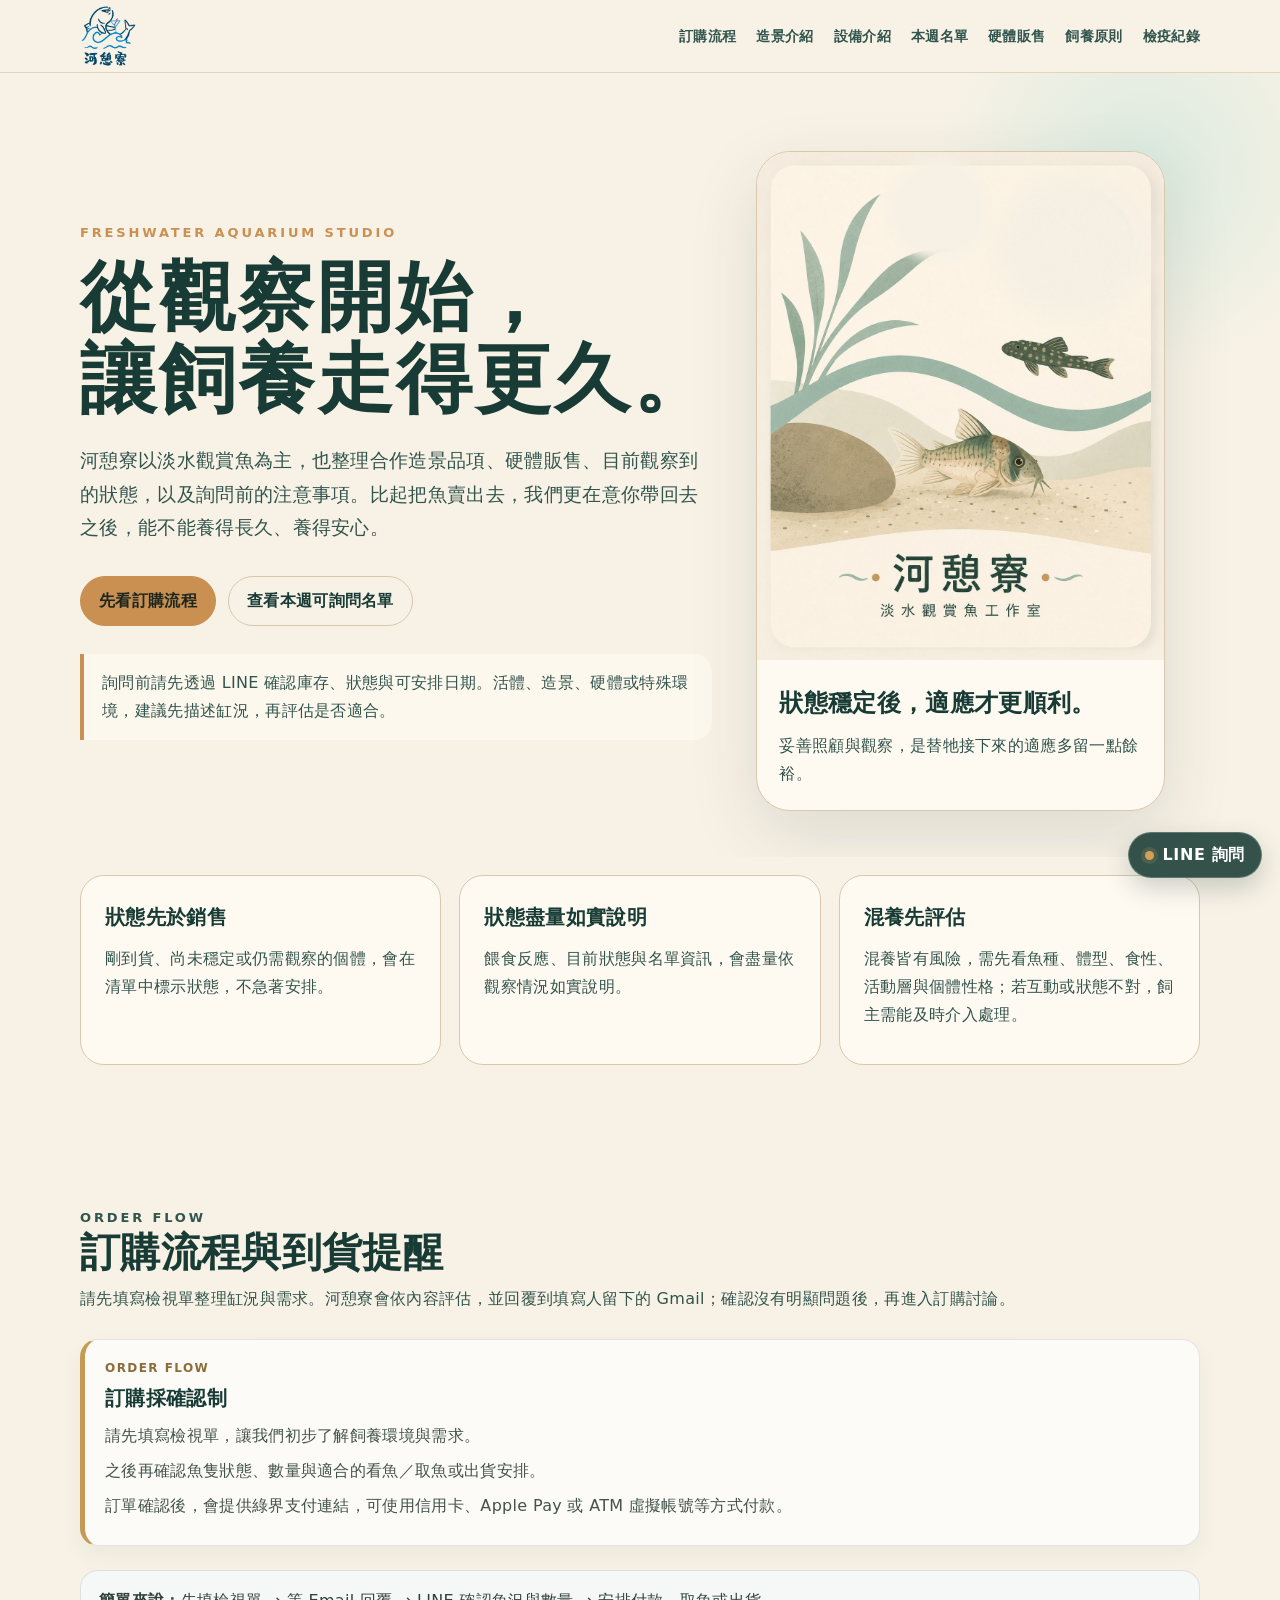
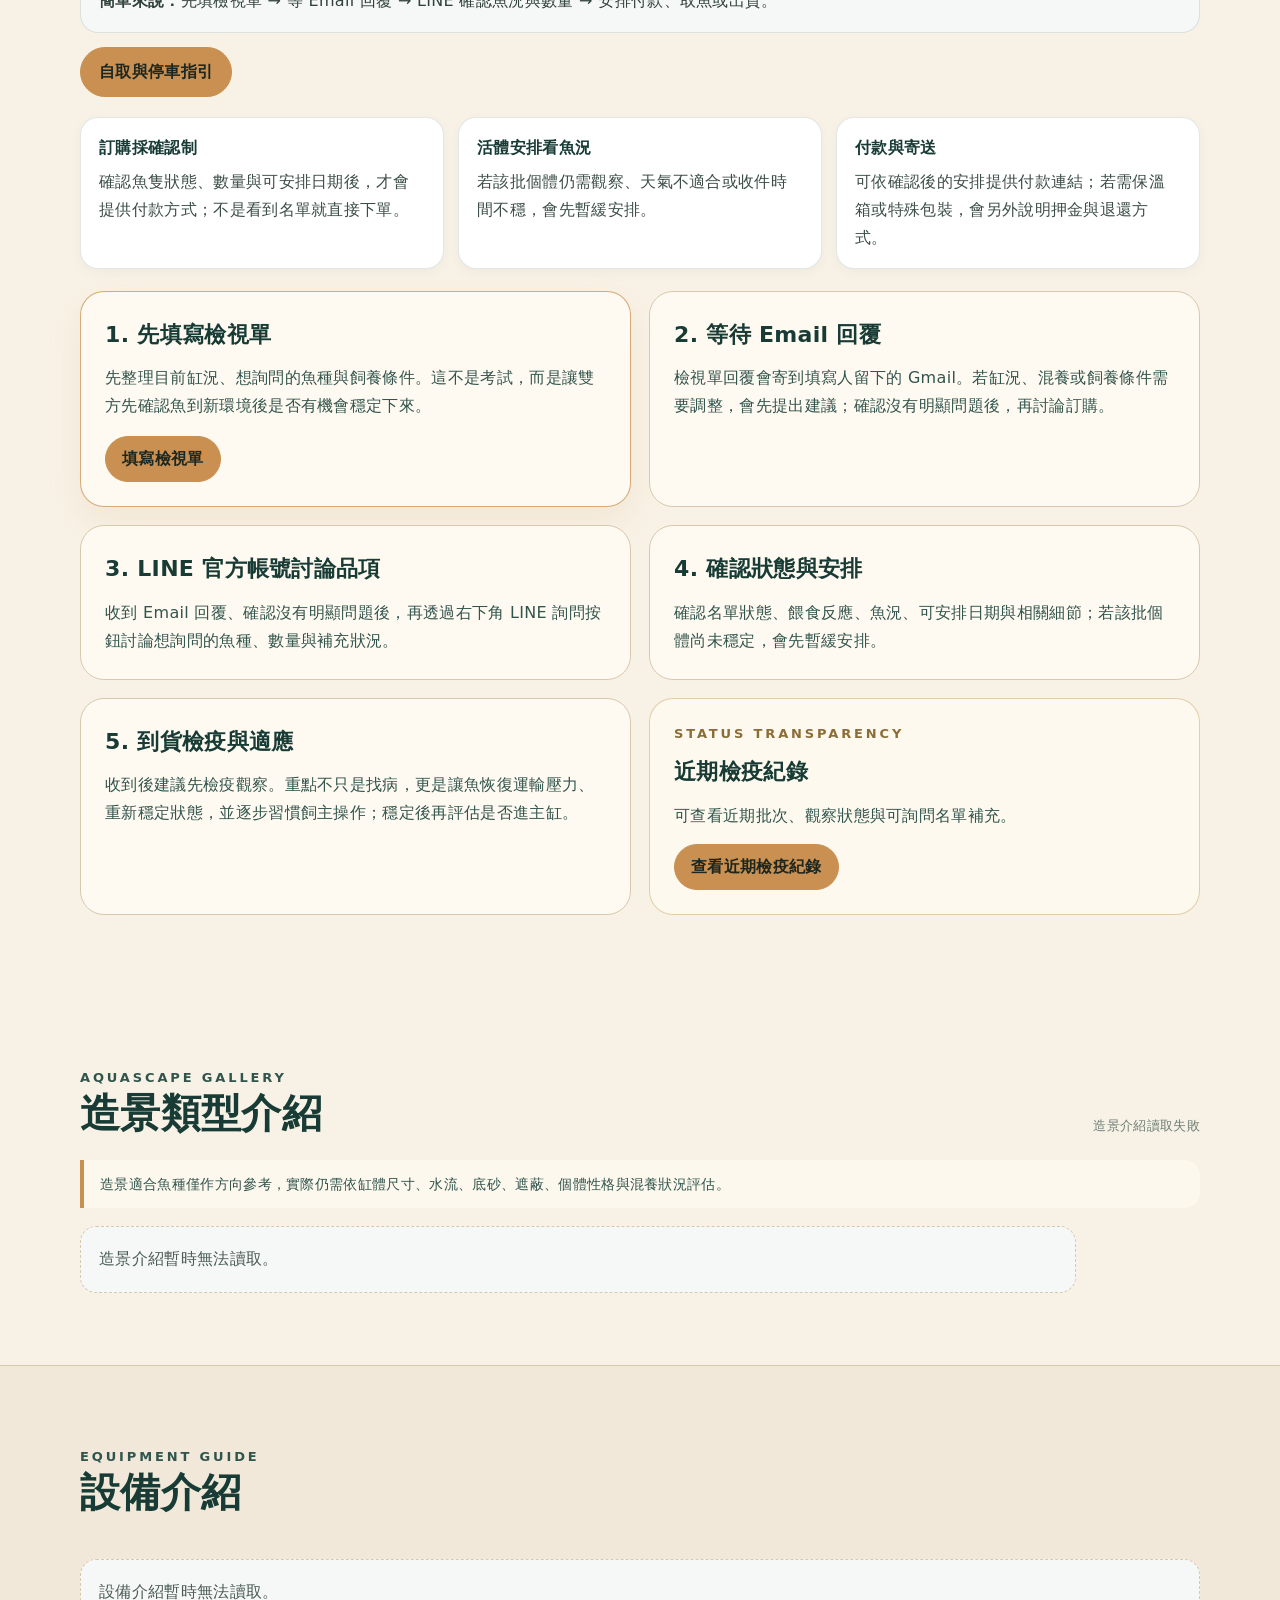
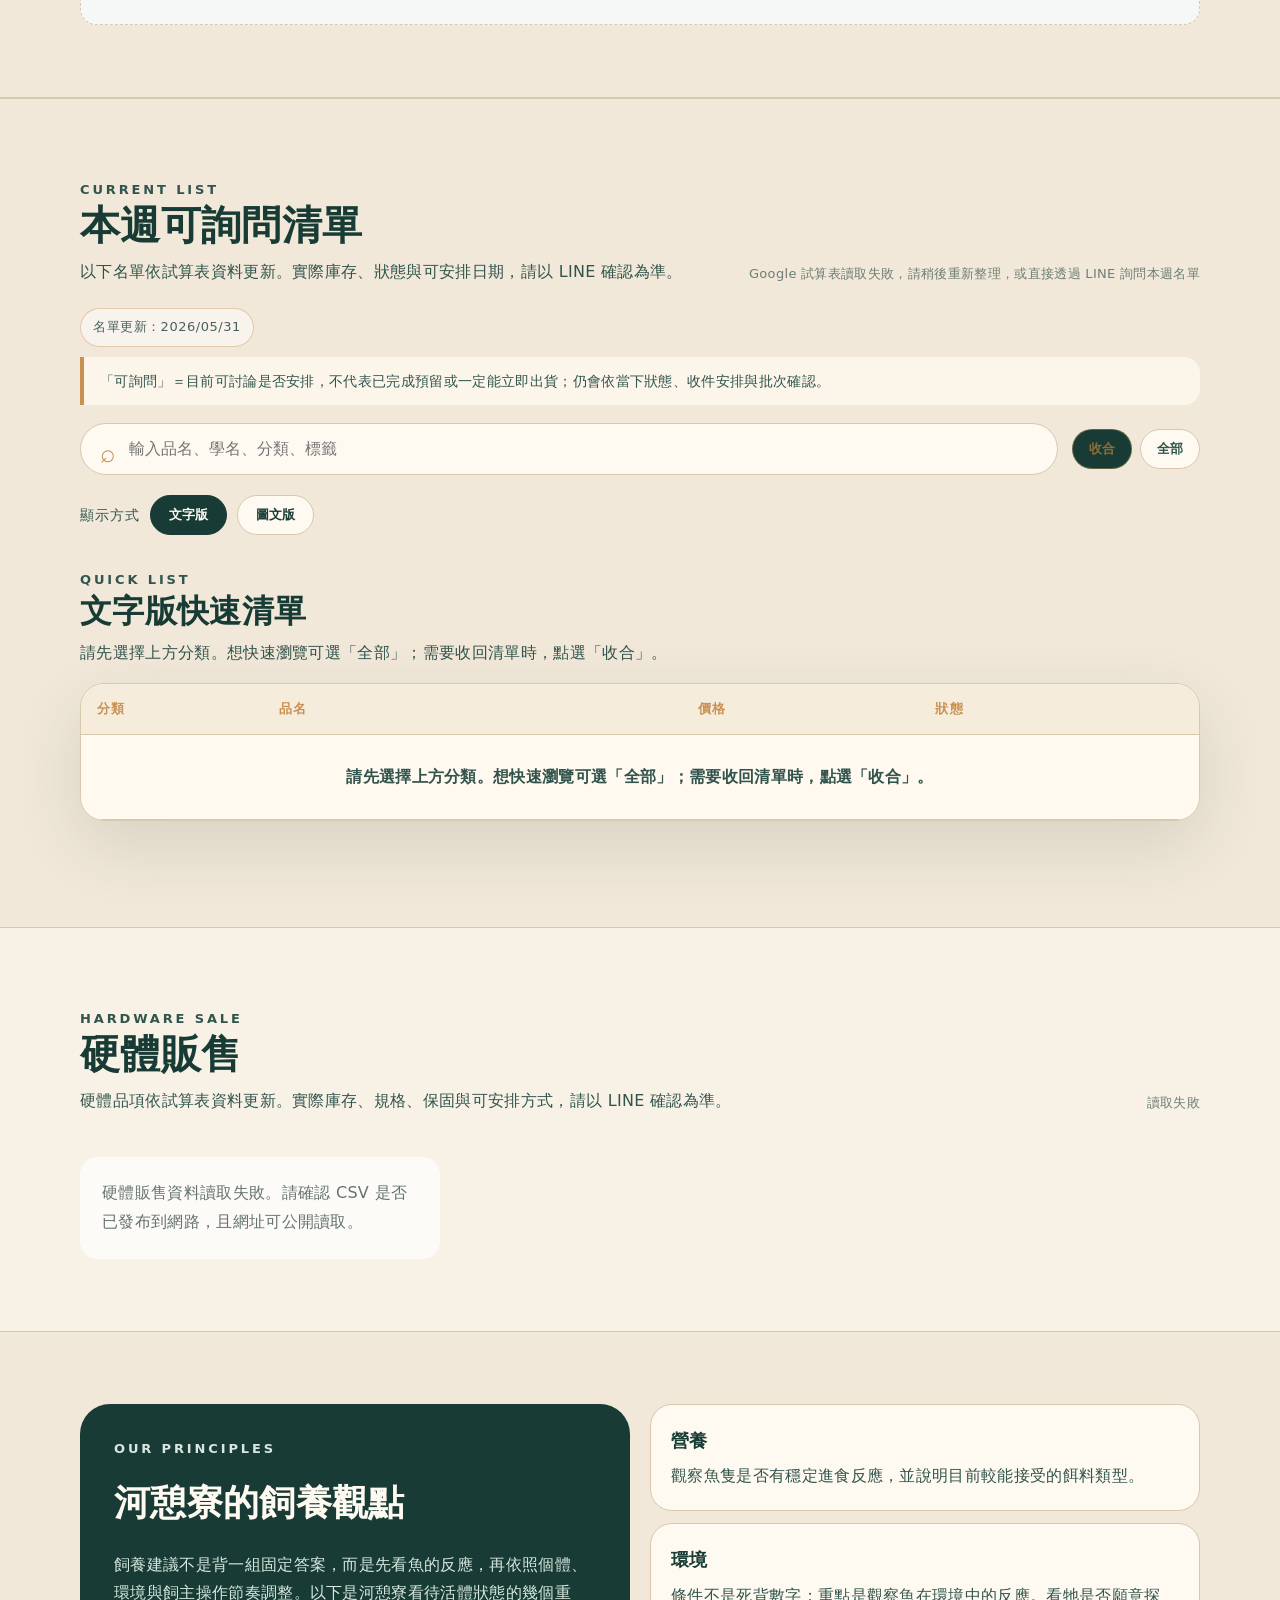
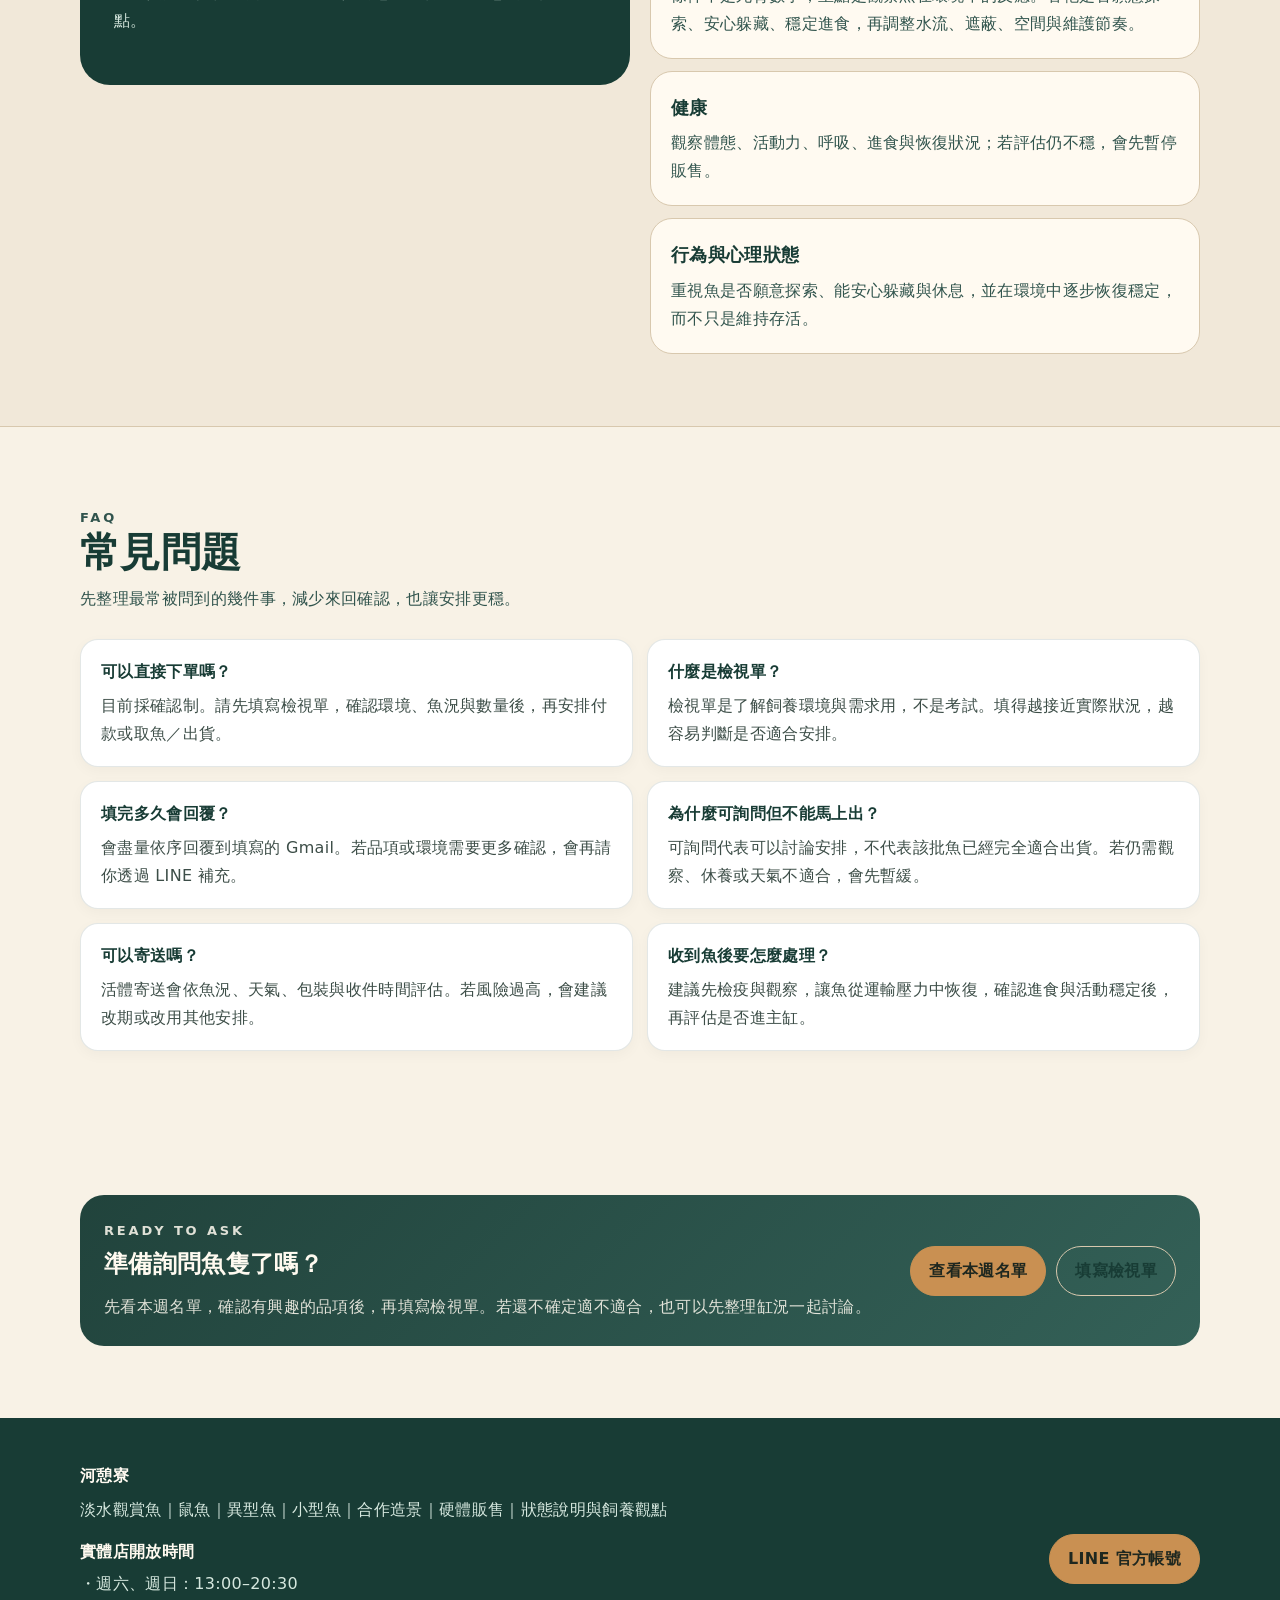
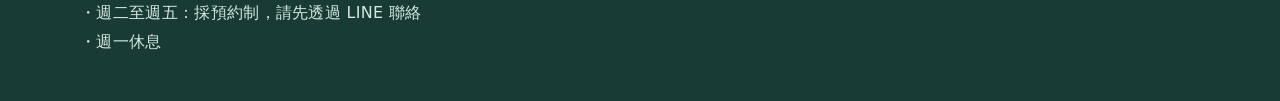
==== commit 9f99a960: "Add business hours to website footer" ====
--- a/index.html
+++ b/index.html
@@ -53,6 +53,9 @@
     .final-cta-panel h2 { margin: 0 0 8px; color: #fffaf0; }
     .final-cta-panel p { margin: 0; color: rgba(255, 250, 240, 0.86); line-height: 1.8; }
     .final-cta-actions { display: flex; flex-wrap: wrap; gap: 10px; justify-content: flex-end; }
+    .footer-hours { margin-top: 14px; color: #d6e8df; line-height: 1.8; }
+    .footer-hours b { display: block; margin-bottom: 4px; color: #fffaf0; }
+    .footer-hours ul { margin: 0; padding: 0; list-style: none; }
 
     .hardware-filters { display: flex; flex-wrap: wrap; gap: 10px; align-items: center; margin: 0 0 16px; }
     .hardware-filters .filter { appearance: none; border: 1px solid rgba(196, 154, 84, 0.42); background: rgba(255, 250, 240, 0.92); color: #183c35; border-radius: 999px; padding: 10px 18px; min-height: 40px; font: inherit; font-size: 14px; font-weight: 700; line-height: 1; letter-spacing: 0.04em; cursor: pointer; box-shadow: none; }
@@ -603,7 +606,18 @@
 
   <footer class="footer">
     <div class="wrap footer-grid">
-      <div><strong>河憩寮</strong><p>淡水觀賞魚｜鼠魚｜異型魚｜小型魚｜合作造景｜硬體販售｜狀態說明與飼養觀點</p></div>
+      <div>
+        <strong>河憩寮</strong>
+        <p>淡水觀賞魚｜鼠魚｜異型魚｜小型魚｜合作造景｜硬體販售｜狀態說明與飼養觀點</p>
+        <div class="footer-hours" aria-label="營業時間">
+          <b>實體店開放時間</b>
+          <ul>
+            <li>・週六、週日：13:00–20:30</li>
+            <li>・週二至週五：採預約制，請先透過 LINE 聯絡</li>
+            <li>・週一休息</li>
+          </ul>
+        </div>
+      </div>
       <a class="btn gold" data-line-link href="https://lin.ee/p9wkJW2">LINE 官方帳號</a>
     </div>
   </footer>
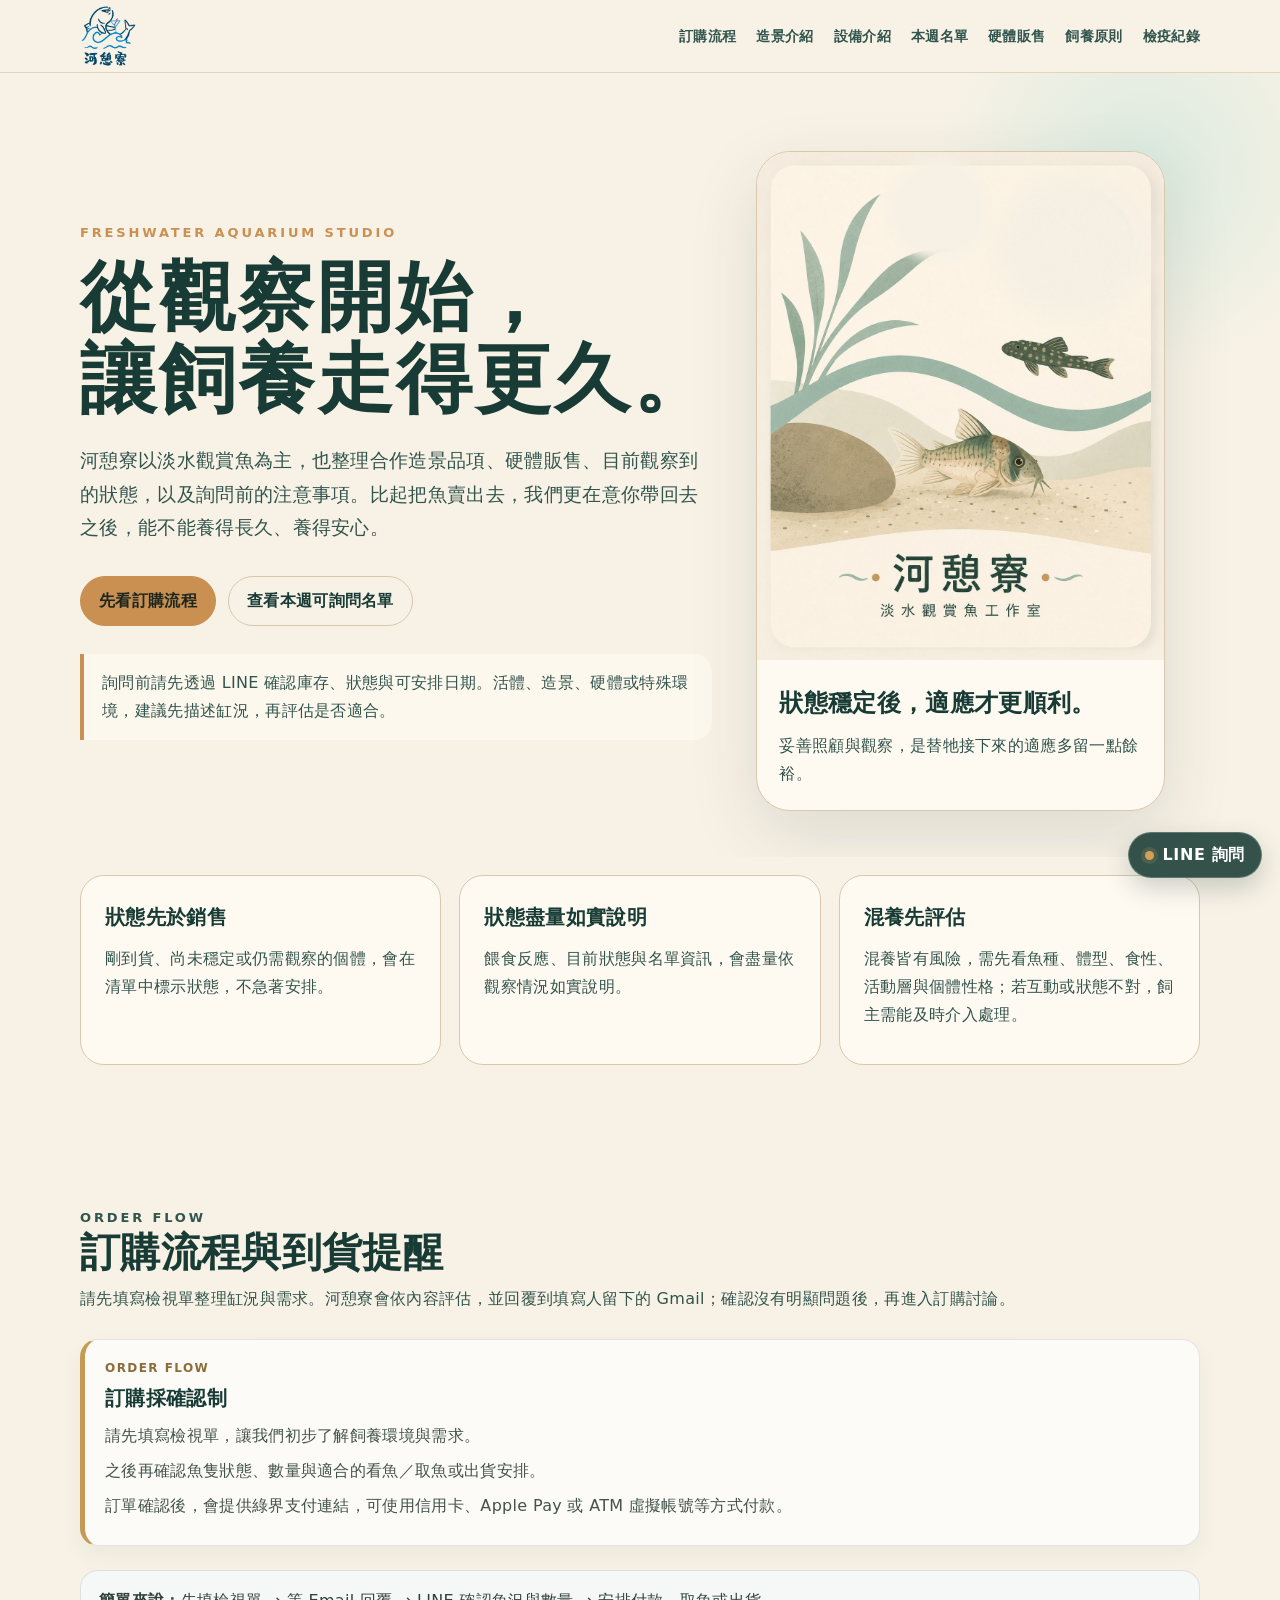
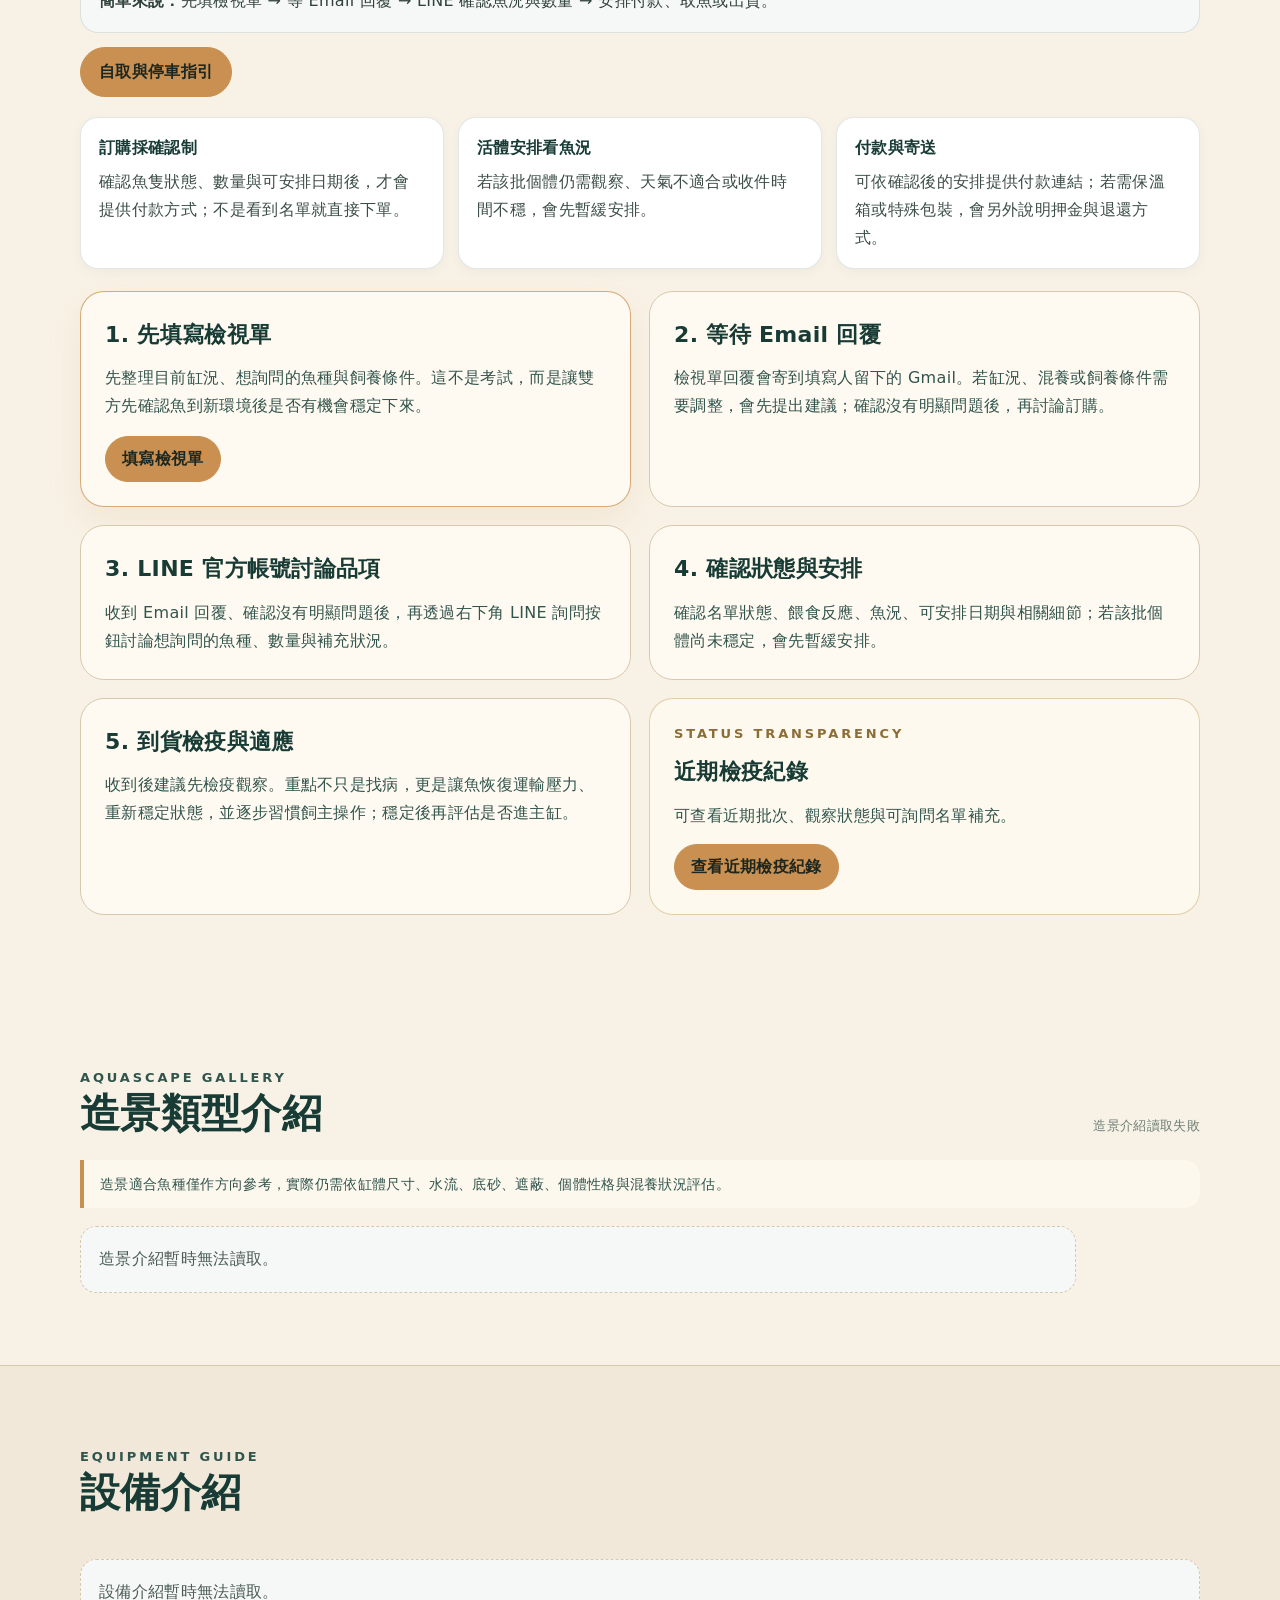
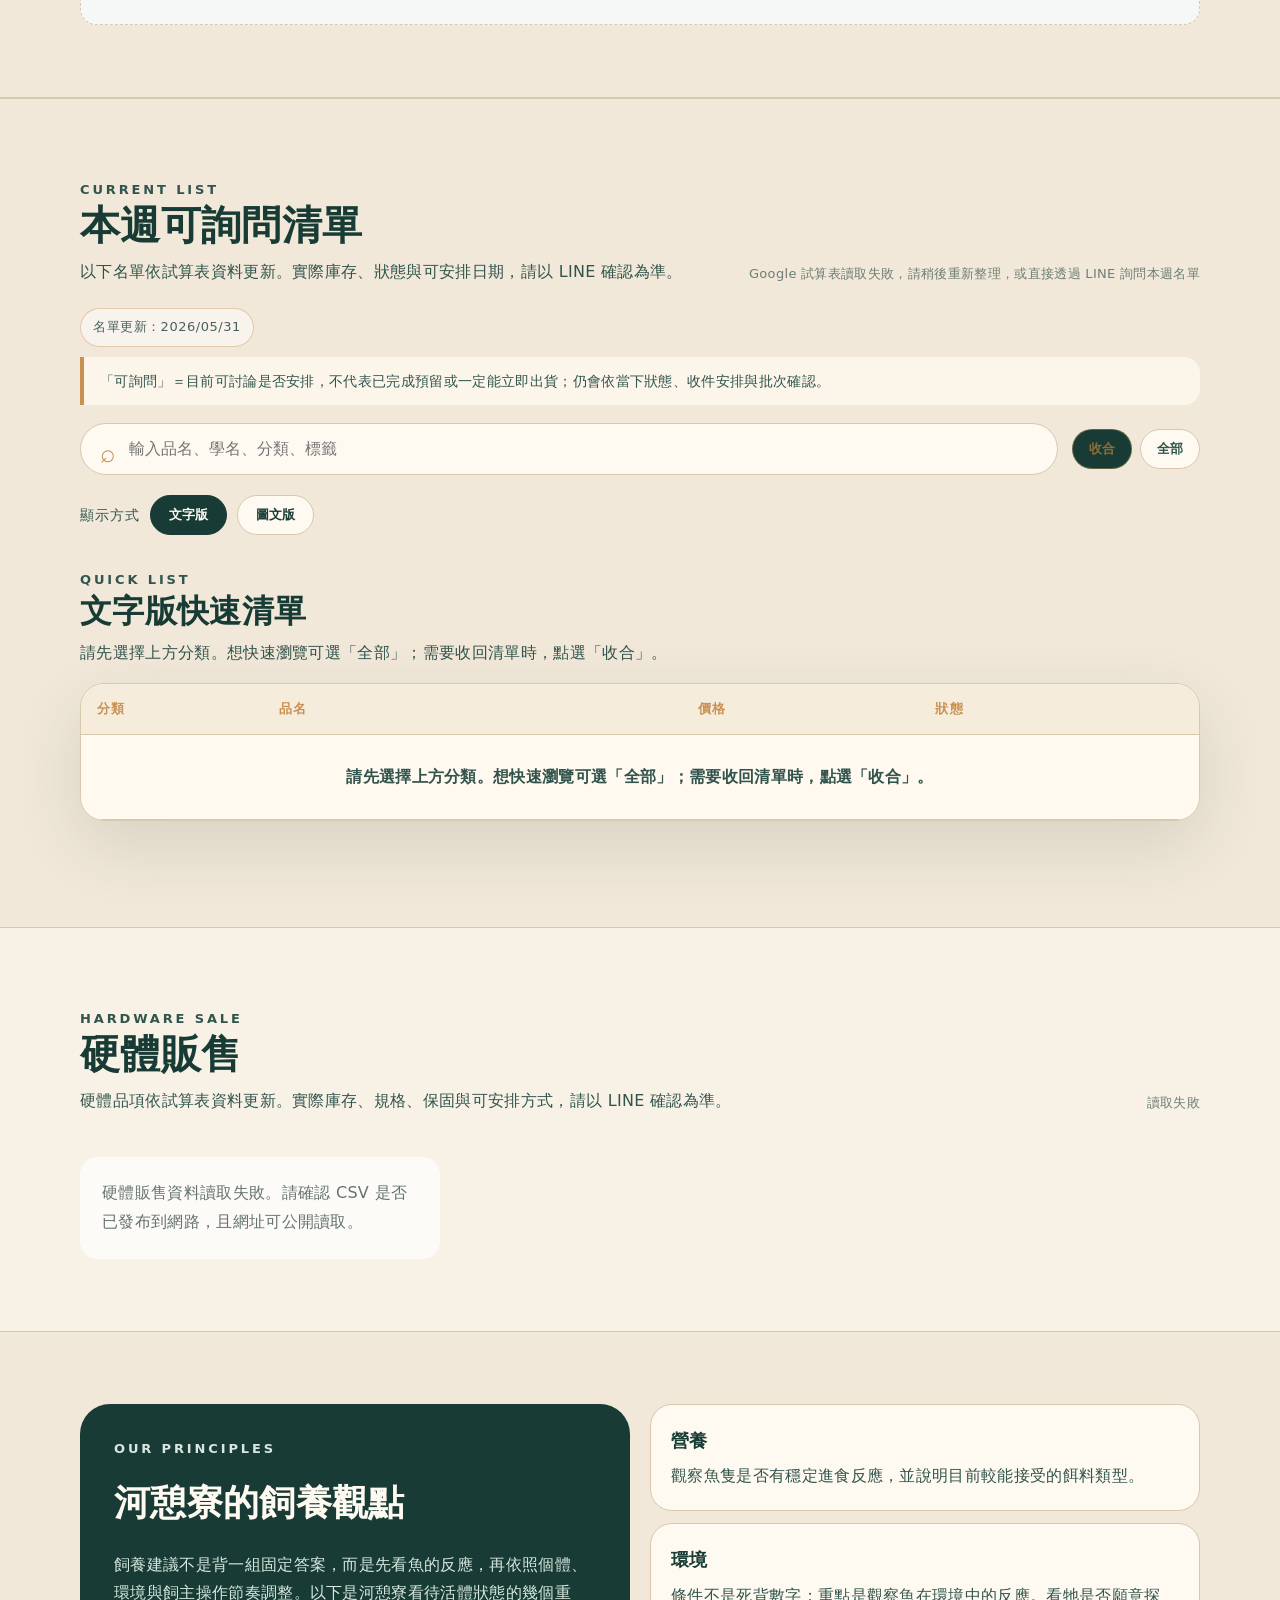
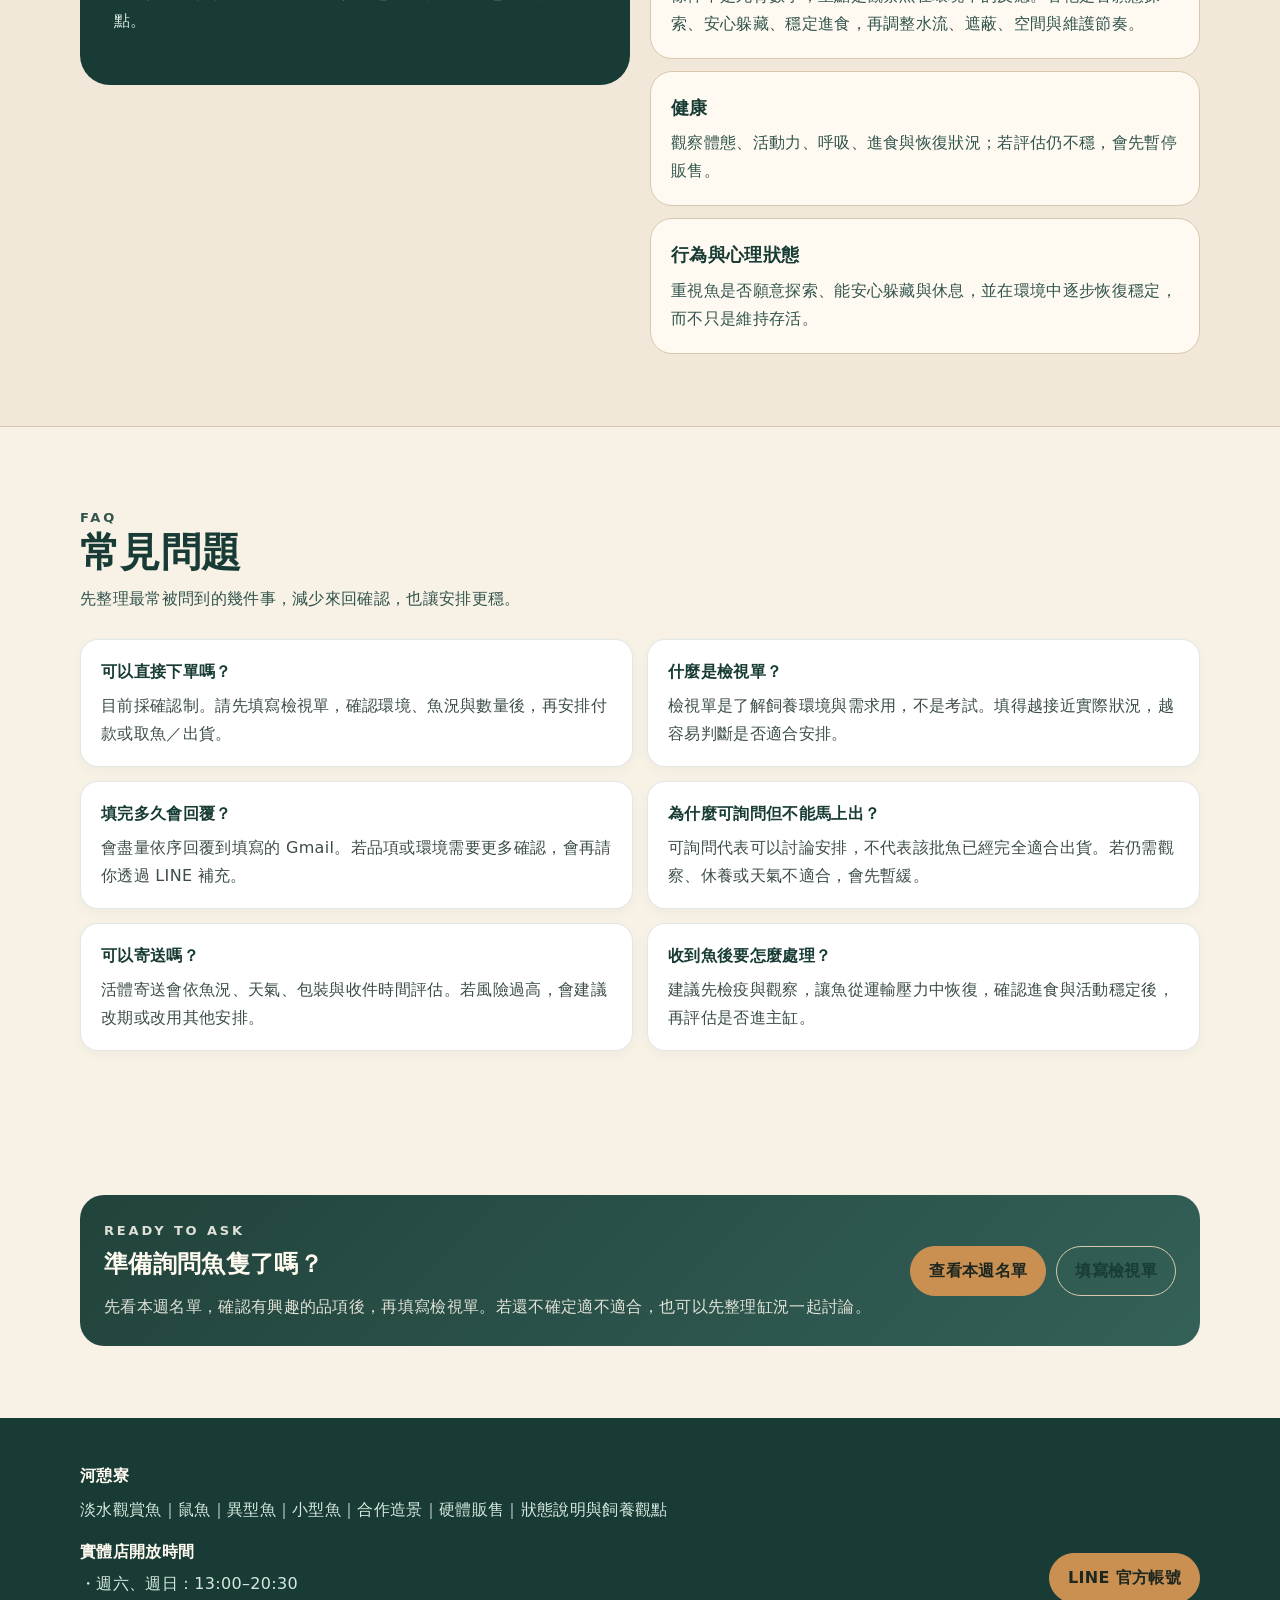
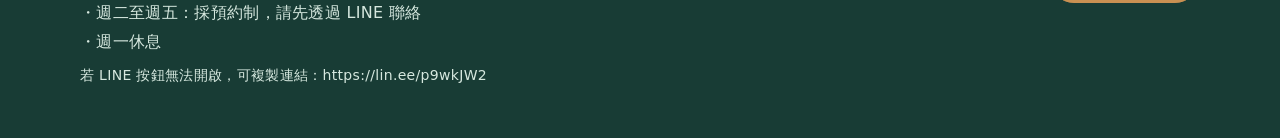
==== commit 3ad8bd6e: "Fix LINE link popup blocker issue" ====
--- a/index.html
+++ b/index.html
@@ -56,6 +56,7 @@
     .footer-hours { margin-top: 14px; color: #d6e8df; line-height: 1.8; }
     .footer-hours b { display: block; margin-bottom: 4px; color: #fffaf0; }
     .footer-hours ul { margin: 0; padding: 0; list-style: none; }
+    .line-fallback { margin-top: 12px; color: #d6e8df; font-size: 14px; line-height: 1.8; overflow-wrap: anywhere; }
 
     .hardware-filters { display: flex; flex-wrap: wrap; gap: 10px; align-items: center; margin: 0 0 16px; }
     .hardware-filters .filter { appearance: none; border: 1px solid rgba(196, 154, 84, 0.42); background: rgba(255, 250, 240, 0.92); color: #183c35; border-radius: 999px; padding: 10px 18px; min-height: 40px; font: inherit; font-size: 14px; font-weight: 700; line-height: 1; letter-spacing: 0.04em; cursor: pointer; box-shadow: none; }
@@ -617,6 +618,7 @@
             <li>・週一休息</li>
           </ul>
         </div>
+        <p class="line-fallback">若 LINE 按鈕無法開啟，可複製連結：https://lin.ee/p9wkJW2</p>
       </div>
       <a class="btn gold" data-line-link href="https://lin.ee/p9wkJW2">LINE 官方帳號</a>
     </div>
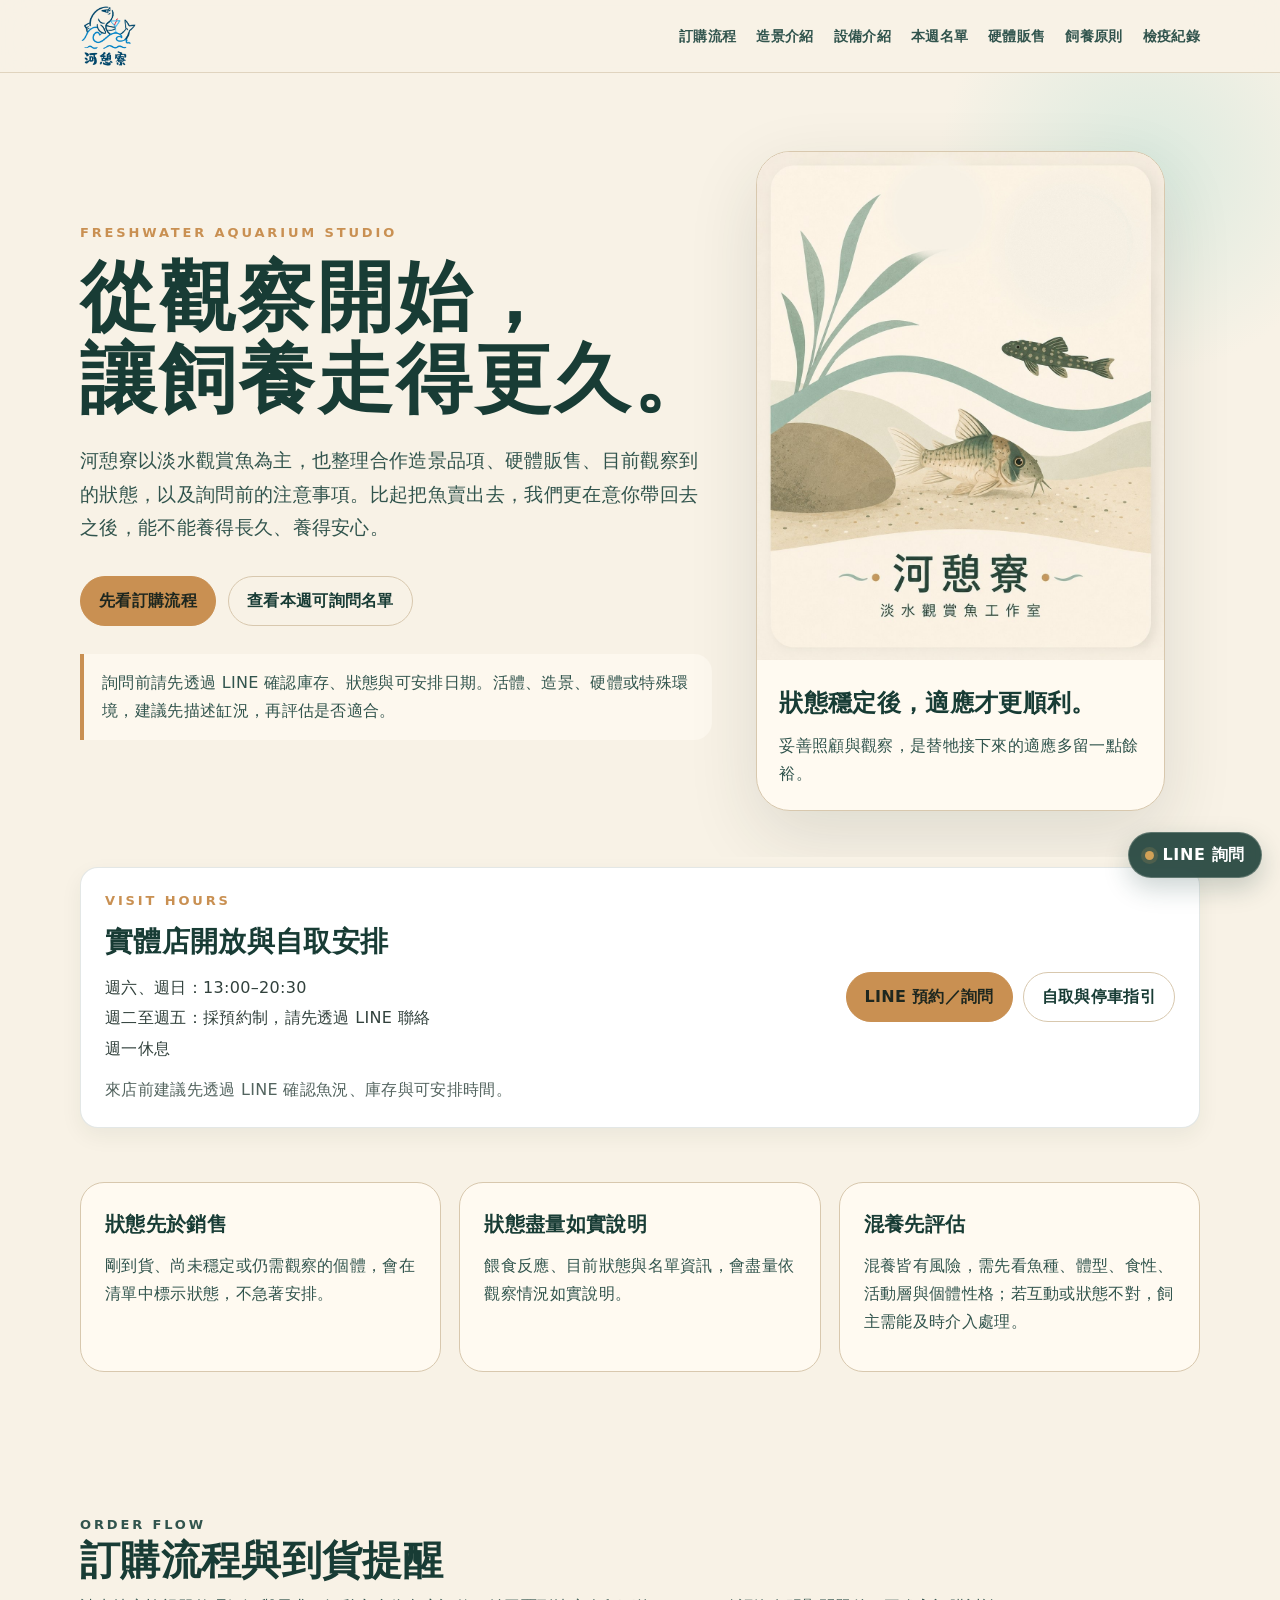
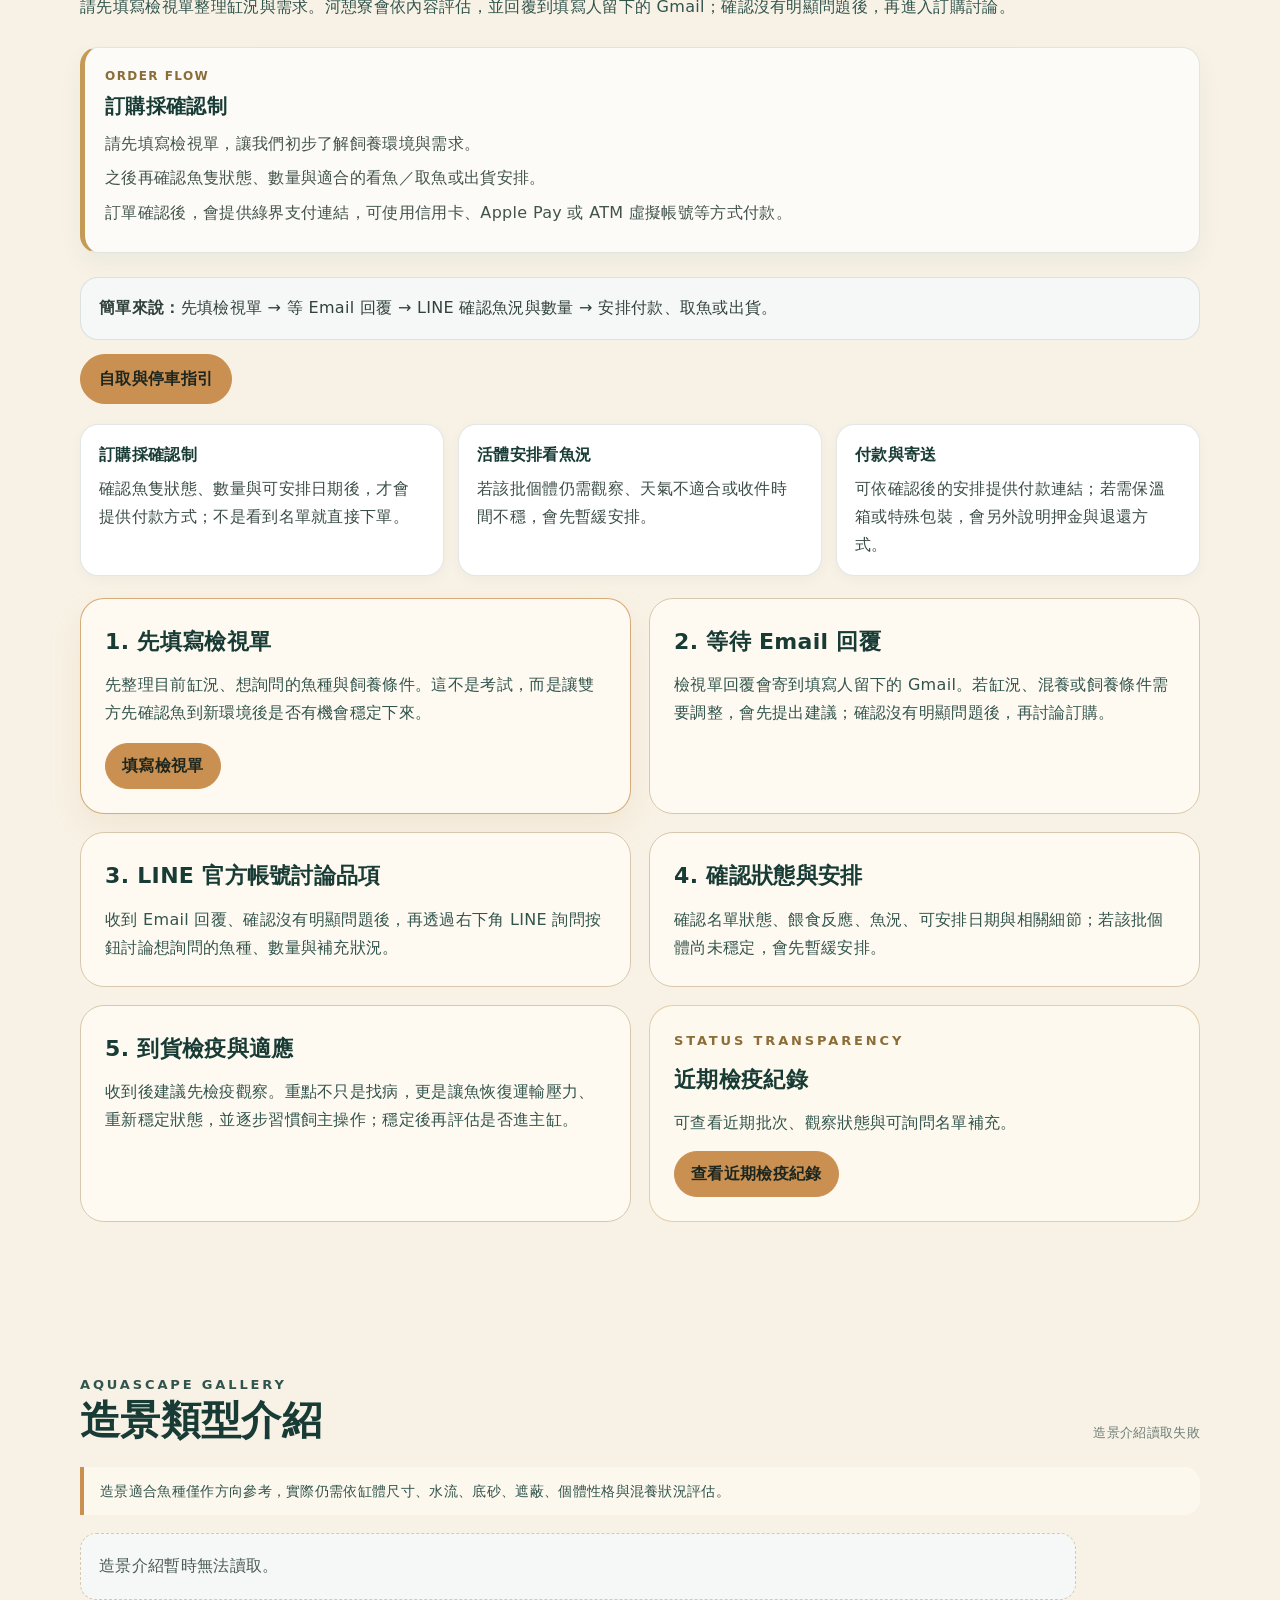
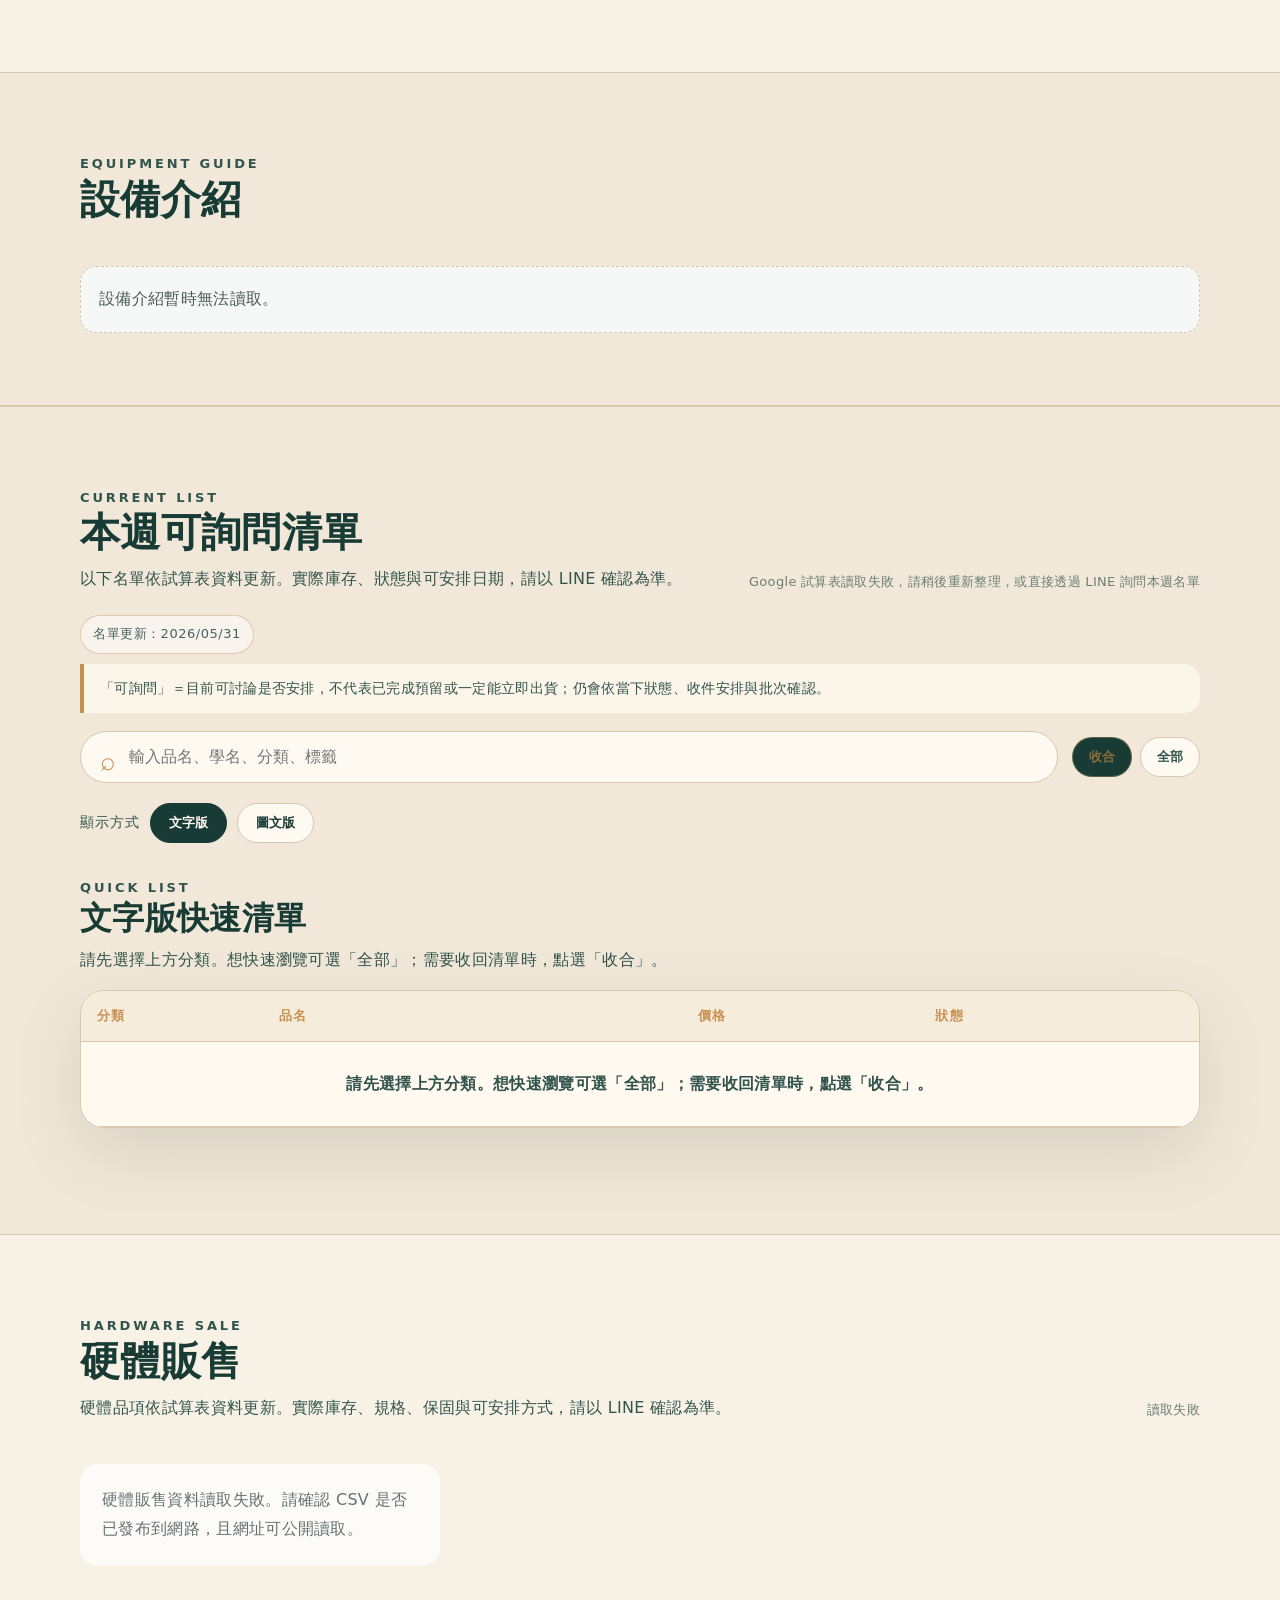
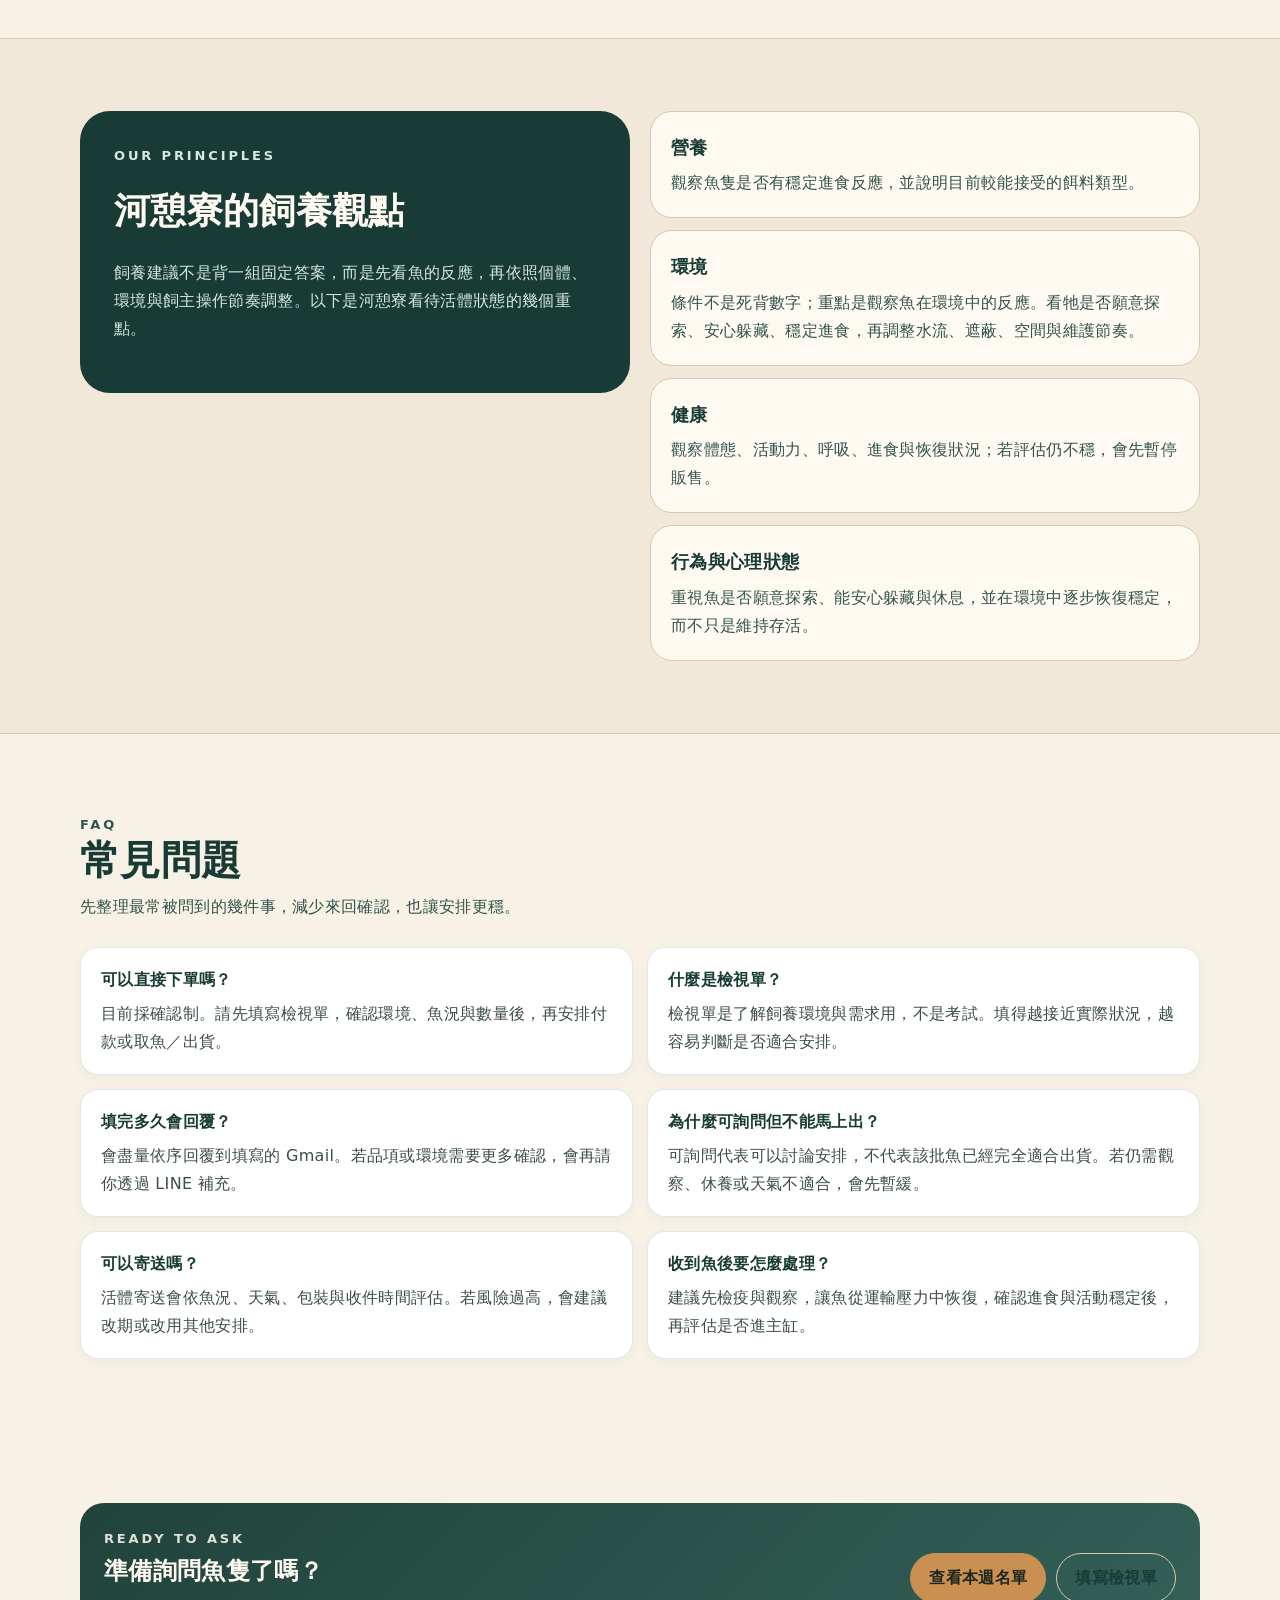
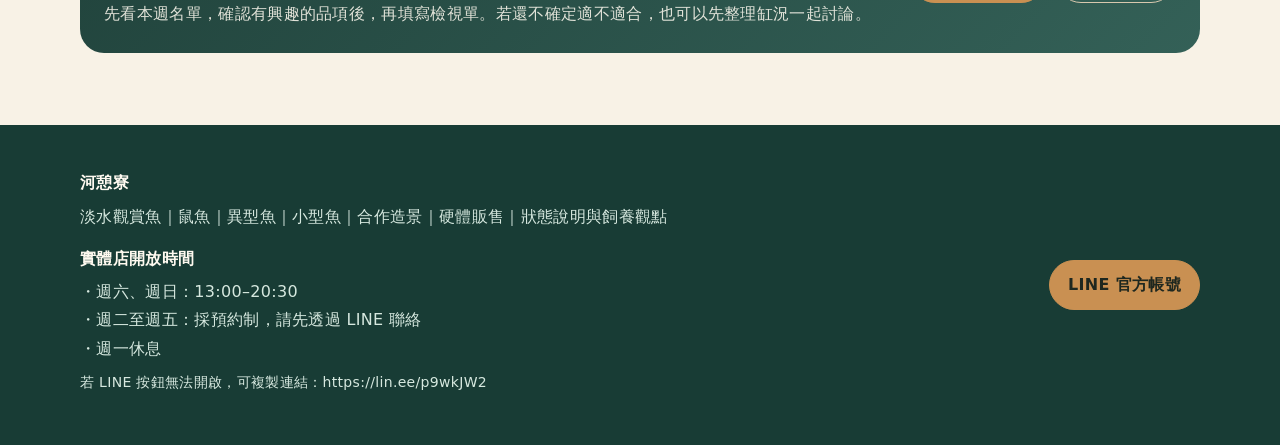
==== commit 7d482ed4: "Add visit info and business hours section" ====
--- a/index.html
+++ b/index.html
@@ -43,6 +43,12 @@
     .shipping-card.quarantine-inline-card .inline-card-btn { margin-top: 14px; }
     .flow-summary { margin: 0 0 20px; padding: 16px 18px; border-radius: 18px; background: #f6f8f7; border: 1px solid rgba(24, 60, 53, 0.12); color: #31413c; line-height: 1.8; }
     .flow-actions { display: flex; flex-wrap: wrap; gap: 10px; margin: -6px 0 20px; }
+    .visit-info { padding: 10px 0 36px; }
+    .visit-info-panel { display: grid; grid-template-columns: minmax(0, 1fr) auto; gap: 20px; align-items: center; padding: 22px 24px; border-radius: 18px; background: #ffffff; border: 1px solid rgba(24, 60, 53, 0.12); box-shadow: 0 8px 22px rgba(20, 45, 40, 0.06); }
+    .visit-info h2 { margin: 0; color: #183c35; font-size: 28px; line-height: 1.3; }
+    .visit-info-list { margin: 12px 0 0; padding: 0; list-style: none; color: #31413c; line-height: 1.9; }
+    .visit-info-note { margin: 12px 0 0; color: #53645f; line-height: 1.8; }
+    .visit-info-actions { display: flex; flex-wrap: wrap; gap: 10px; justify-content: flex-end; }
     .customer-info-grid { display: grid; grid-template-columns: repeat(3, minmax(0, 1fr)); gap: 14px; margin: 0 0 22px; }
     .customer-info-card { padding: 16px 18px; border-radius: 18px; background: #ffffff; border: 1px solid rgba(24, 60, 53, 0.12); box-shadow: 0 4px 14px rgba(0, 0, 0, 0.035); color: #3c4d47; line-height: 1.75; }
     .customer-info-card b { display: block; margin-bottom: 6px; color: #183c35; }
@@ -90,8 +96,8 @@
     .hardware-empty { padding: 22px; border-radius: 18px; background: rgba(255, 255, 255, 0.72); color: #64736f; line-height: 1.8; }
 
     @media (max-width: 780px) {
-      .customer-info-grid, .faq-grid, .final-cta-panel { grid-template-columns: 1fr; }
-      .final-cta-actions { justify-content: flex-start; }
+      .customer-info-grid, .faq-grid, .final-cta-panel, .visit-info-panel { grid-template-columns: 1fr; }
+      .final-cta-actions, .visit-info-actions { justify-content: flex-start; }
     }
     @media (max-width: 760px) {
       .header .nav { flex-wrap: wrap; align-items: flex-start; gap: 10px; padding-bottom: 10px; }
@@ -455,6 +461,27 @@
             <p>妥善照顧與觀察，是替牠接下來的適應多留一點餘裕。</p>
           </div>
         </aside>
+      </div>
+    </section>
+
+    <section class="visit-info" aria-labelledby="visitInfoTitle">
+      <div class="wrap">
+        <div class="visit-info-panel">
+          <div>
+            <p class="eyebrow">Visit Hours</p>
+            <h2 id="visitInfoTitle">實體店開放與自取安排</h2>
+            <ul class="visit-info-list">
+              <li>週六、週日：13:00–20:30</li>
+              <li>週二至週五：採預約制，請先透過 LINE 聯絡</li>
+              <li>週一休息</li>
+            </ul>
+            <p class="visit-info-note">來店前建議先透過 LINE 確認魚況、庫存與可安排時間。</p>
+          </div>
+          <div class="visit-info-actions">
+            <a class="btn gold" href="https://lin.ee/p9wkJW2">LINE 預約／詢問</a>
+            <a class="btn secondary" href="visit-guide.html">自取與停車指引</a>
+          </div>
+        </div>
       </div>
     </section>
 
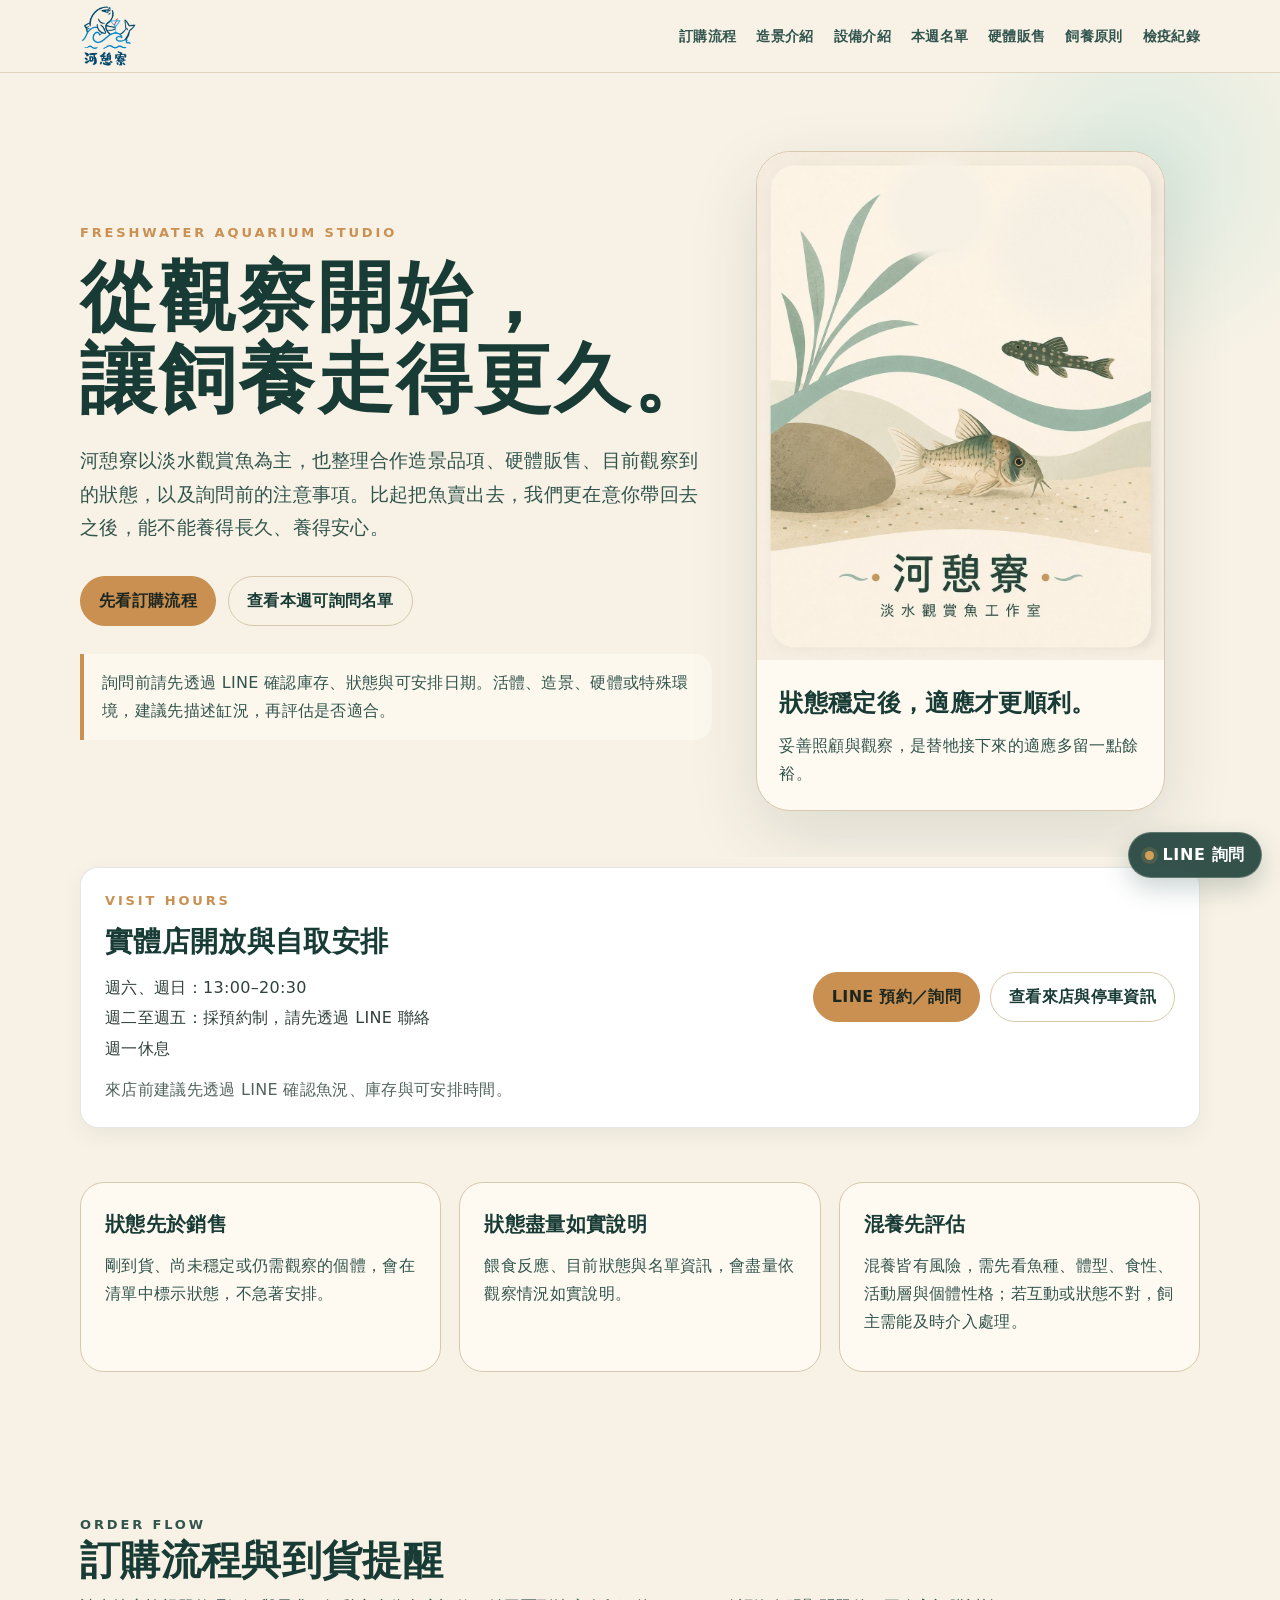
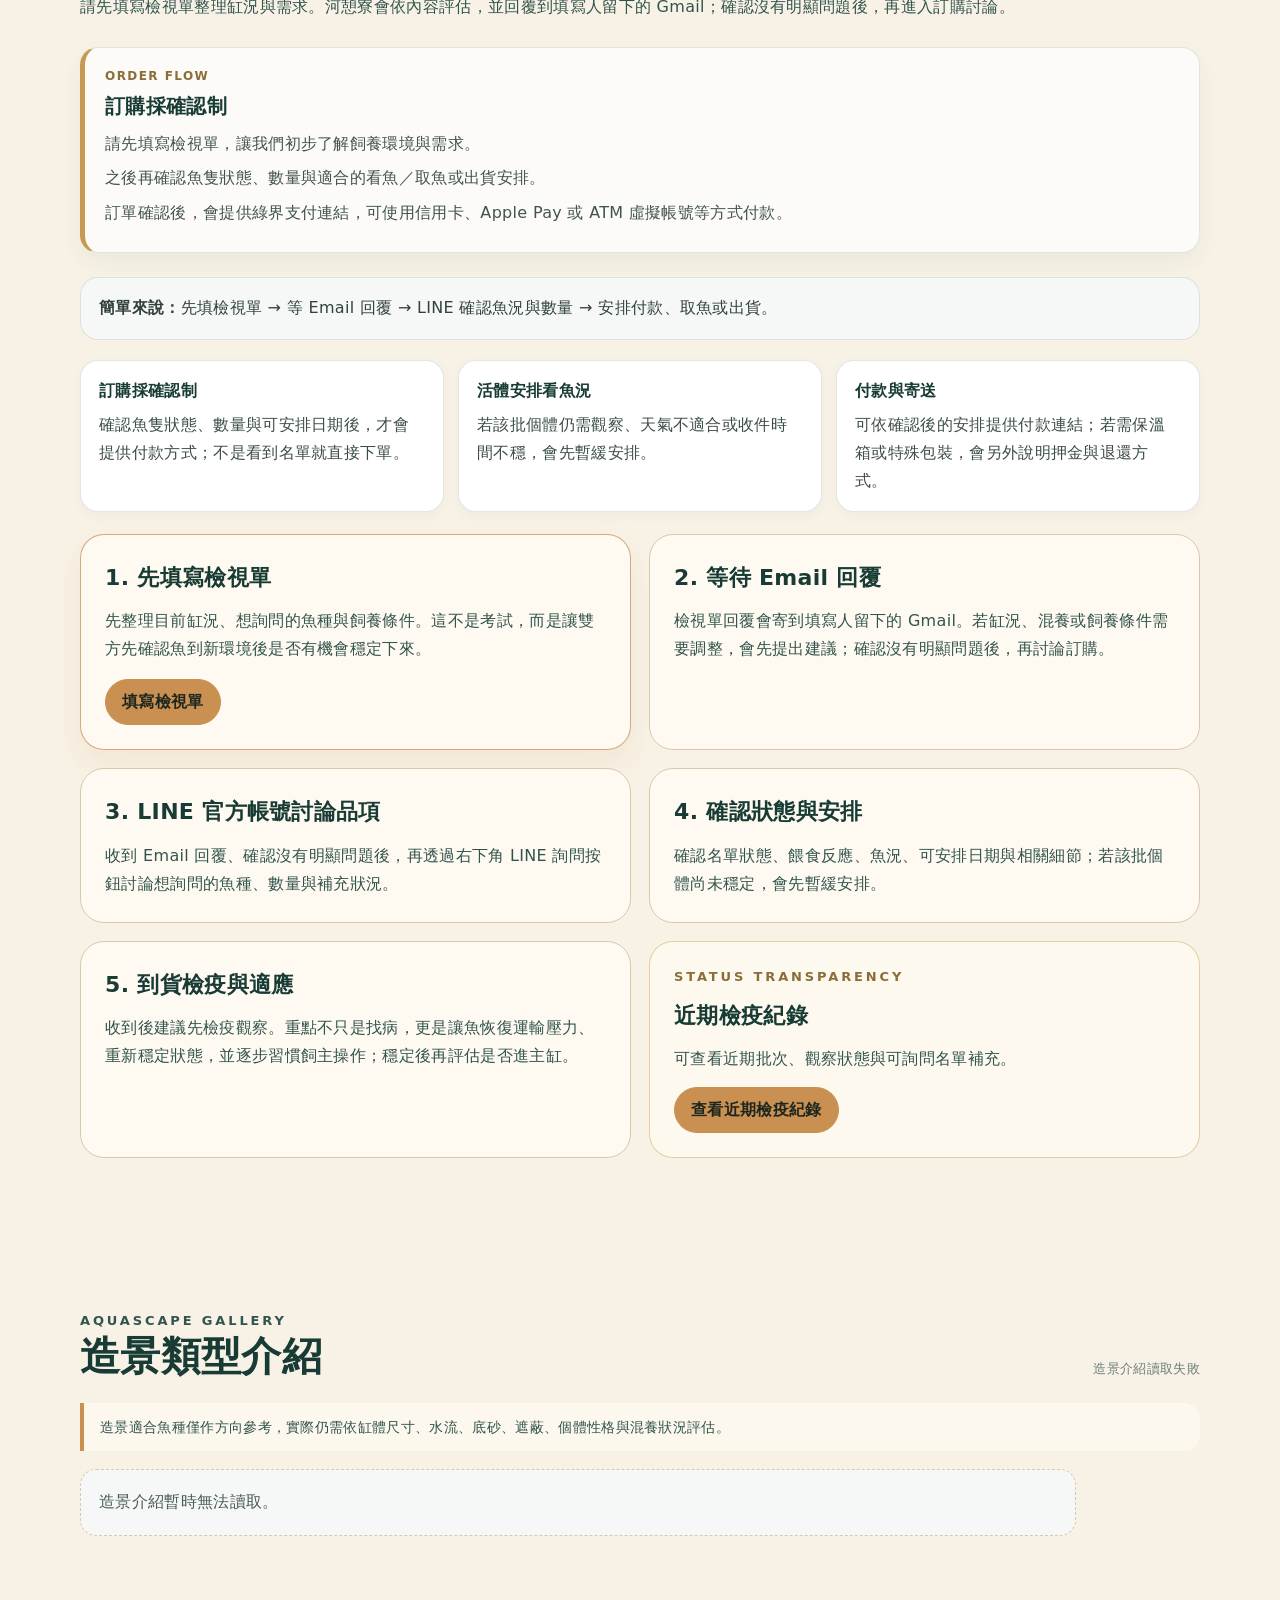
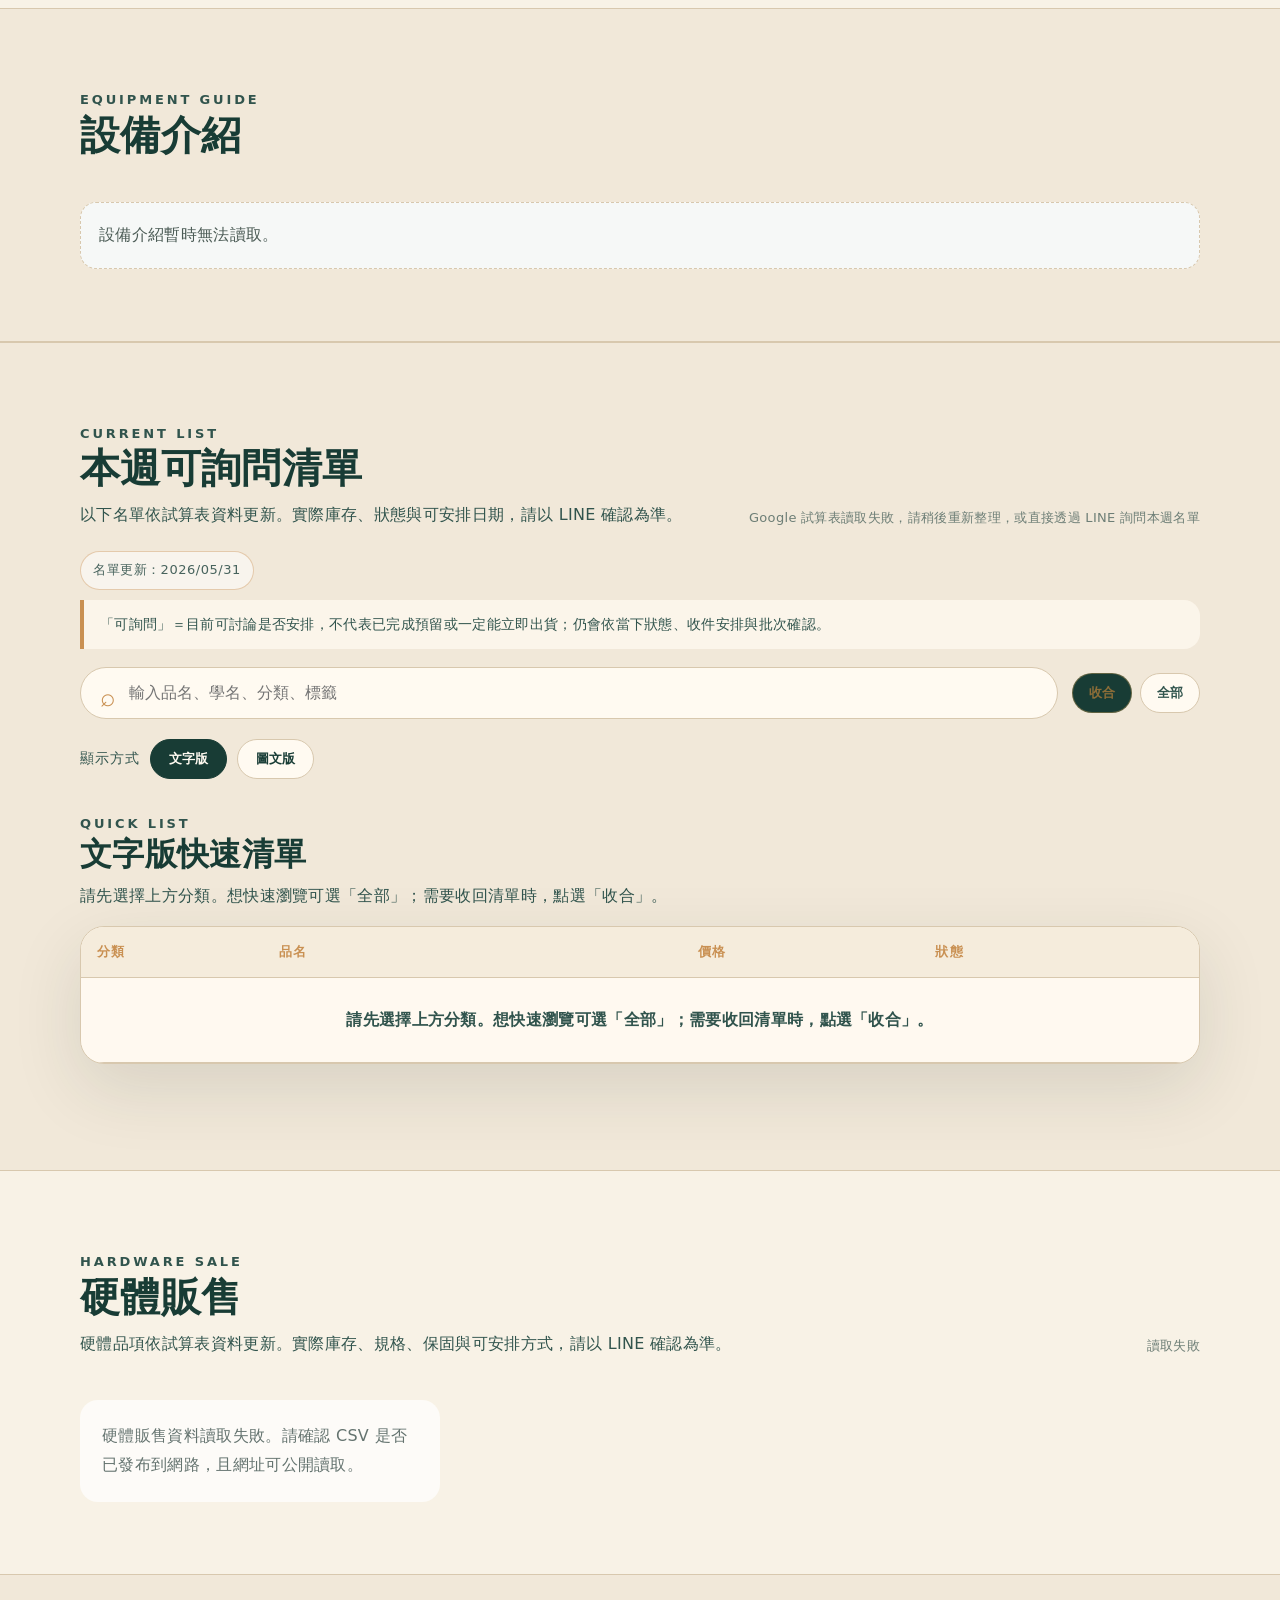
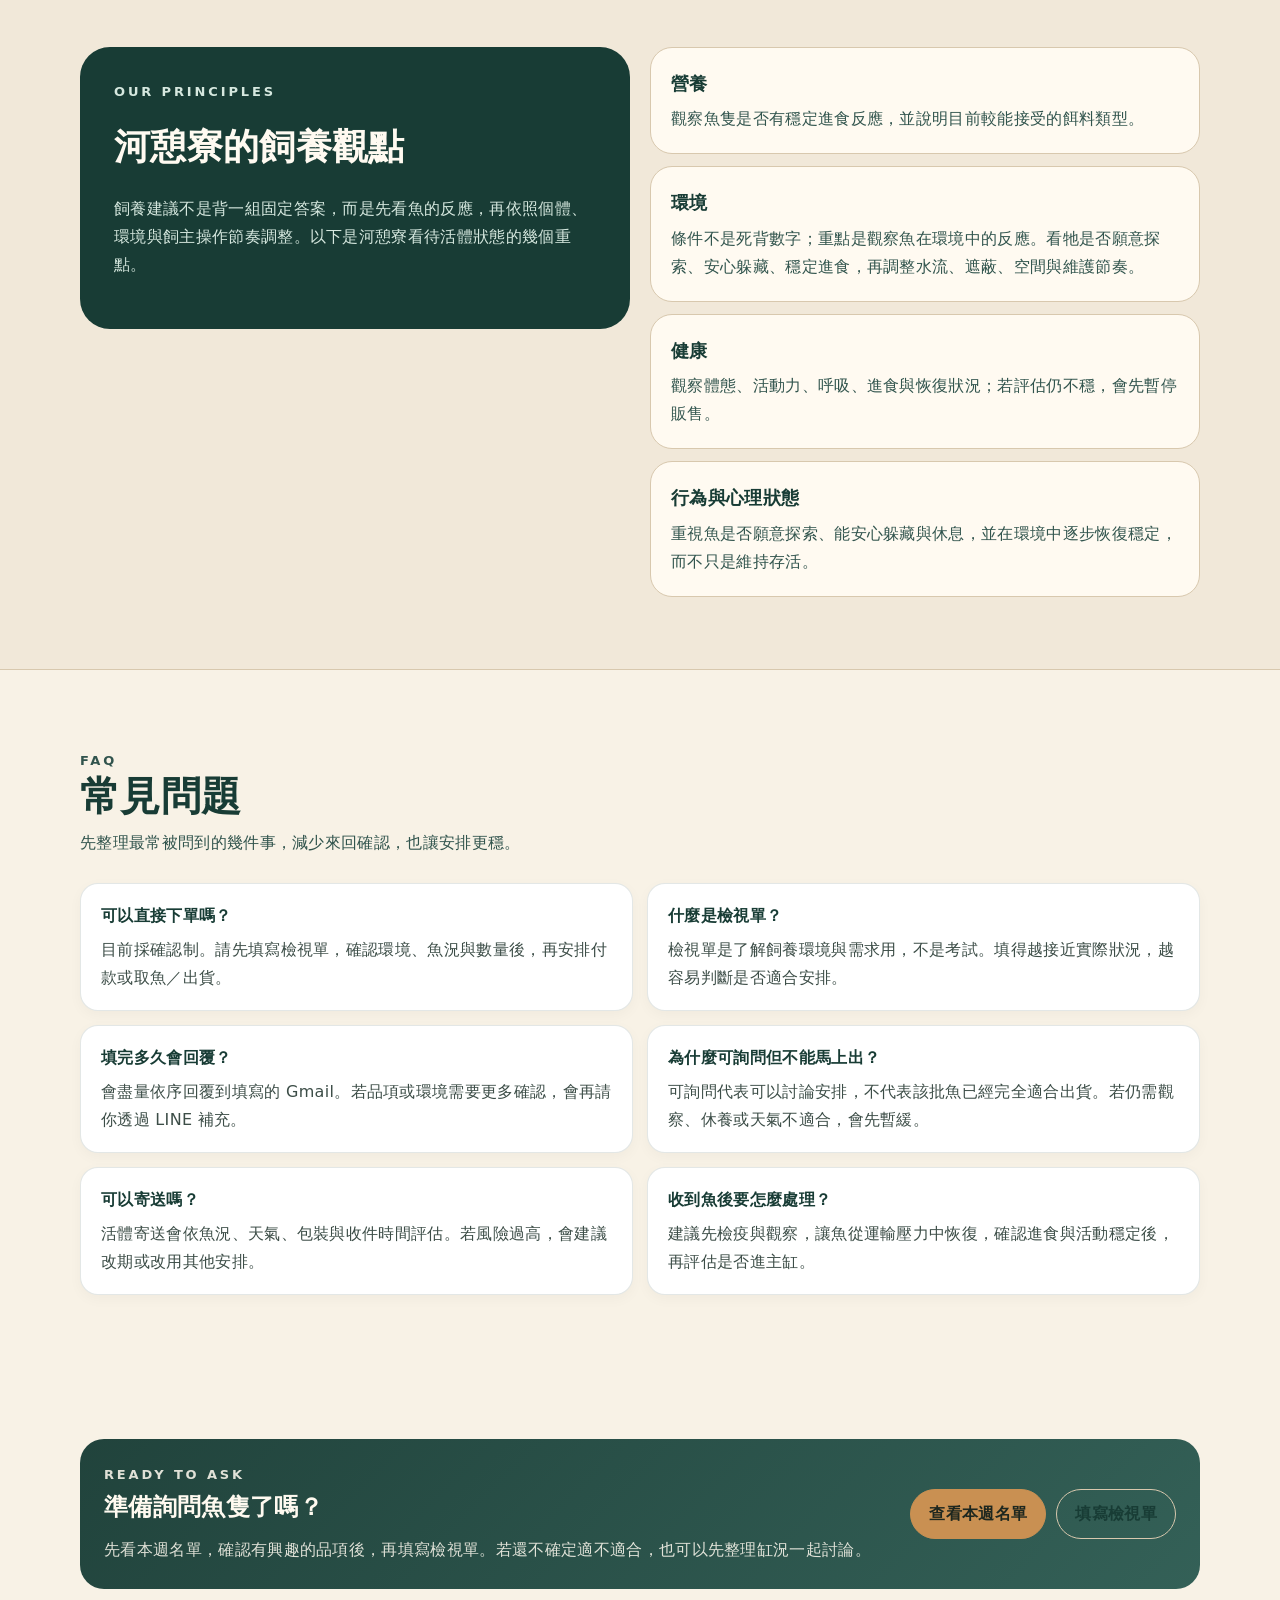
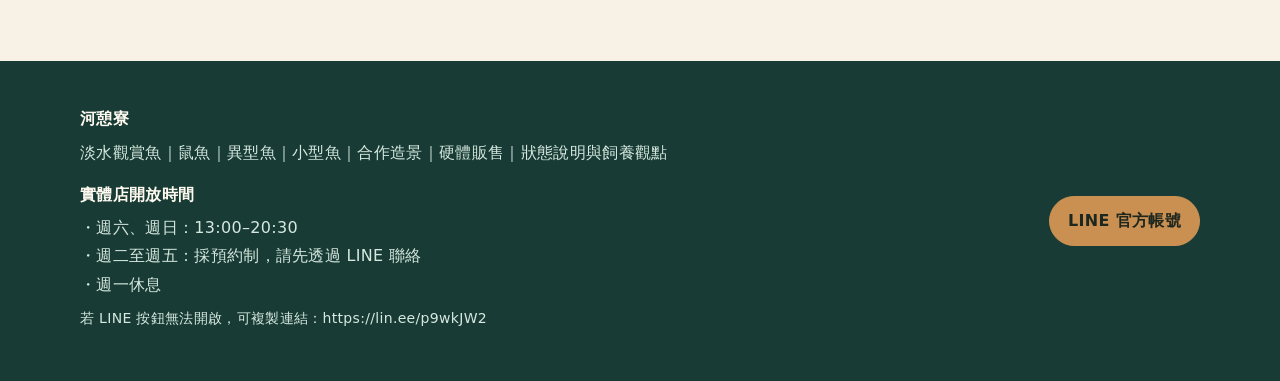
==== commit b2f5808b: "Add visit info section and reduce duplicate CTA" ====
--- a/index.html
+++ b/index.html
@@ -42,7 +42,6 @@
     .shipping-card.quarantine-inline-card h3 { margin-top: 0; }
     .shipping-card.quarantine-inline-card .inline-card-btn { margin-top: 14px; }
     .flow-summary { margin: 0 0 20px; padding: 16px 18px; border-radius: 18px; background: #f6f8f7; border: 1px solid rgba(24, 60, 53, 0.12); color: #31413c; line-height: 1.8; }
-    .flow-actions { display: flex; flex-wrap: wrap; gap: 10px; margin: -6px 0 20px; }
     .visit-info { padding: 10px 0 36px; }
     .visit-info-panel { display: grid; grid-template-columns: minmax(0, 1fr) auto; gap: 20px; align-items: center; padding: 22px 24px; border-radius: 18px; background: #ffffff; border: 1px solid rgba(24, 60, 53, 0.12); box-shadow: 0 8px 22px rgba(20, 45, 40, 0.06); }
     .visit-info h2 { margin: 0; color: #183c35; font-size: 28px; line-height: 1.3; }
@@ -479,7 +478,7 @@
           </div>
           <div class="visit-info-actions">
             <a class="btn gold" href="https://lin.ee/p9wkJW2">LINE 預約／詢問</a>
-            <a class="btn secondary" href="visit-guide.html">自取與停車指引</a>
+            <a class="btn secondary" href="visit-guide.html">查看來店與停車資訊</a>
           </div>
         </div>
       </div>
@@ -503,7 +502,6 @@
           </div>
         </div>
         <div class="flow-summary"><b>簡單來說：</b>先填檢視單 → 等 Email 回覆 → LINE 確認魚況與數量 → 安排付款、取魚或出貨。</div>
-        <div class="flow-actions"><a class="btn gold" href="visit-guide.html">自取與停車指引</a></div>
         <div class="customer-info-grid">
           <div class="customer-info-card"><b>訂購採確認制</b>確認魚隻狀態、數量與可安排日期後，才會提供付款方式；不是看到名單就直接下單。</div>
           <div class="customer-info-card"><b>活體安排看魚況</b>若該批個體仍需觀察、天氣不適合或收件時間不穩，會先暫緩安排。</div>
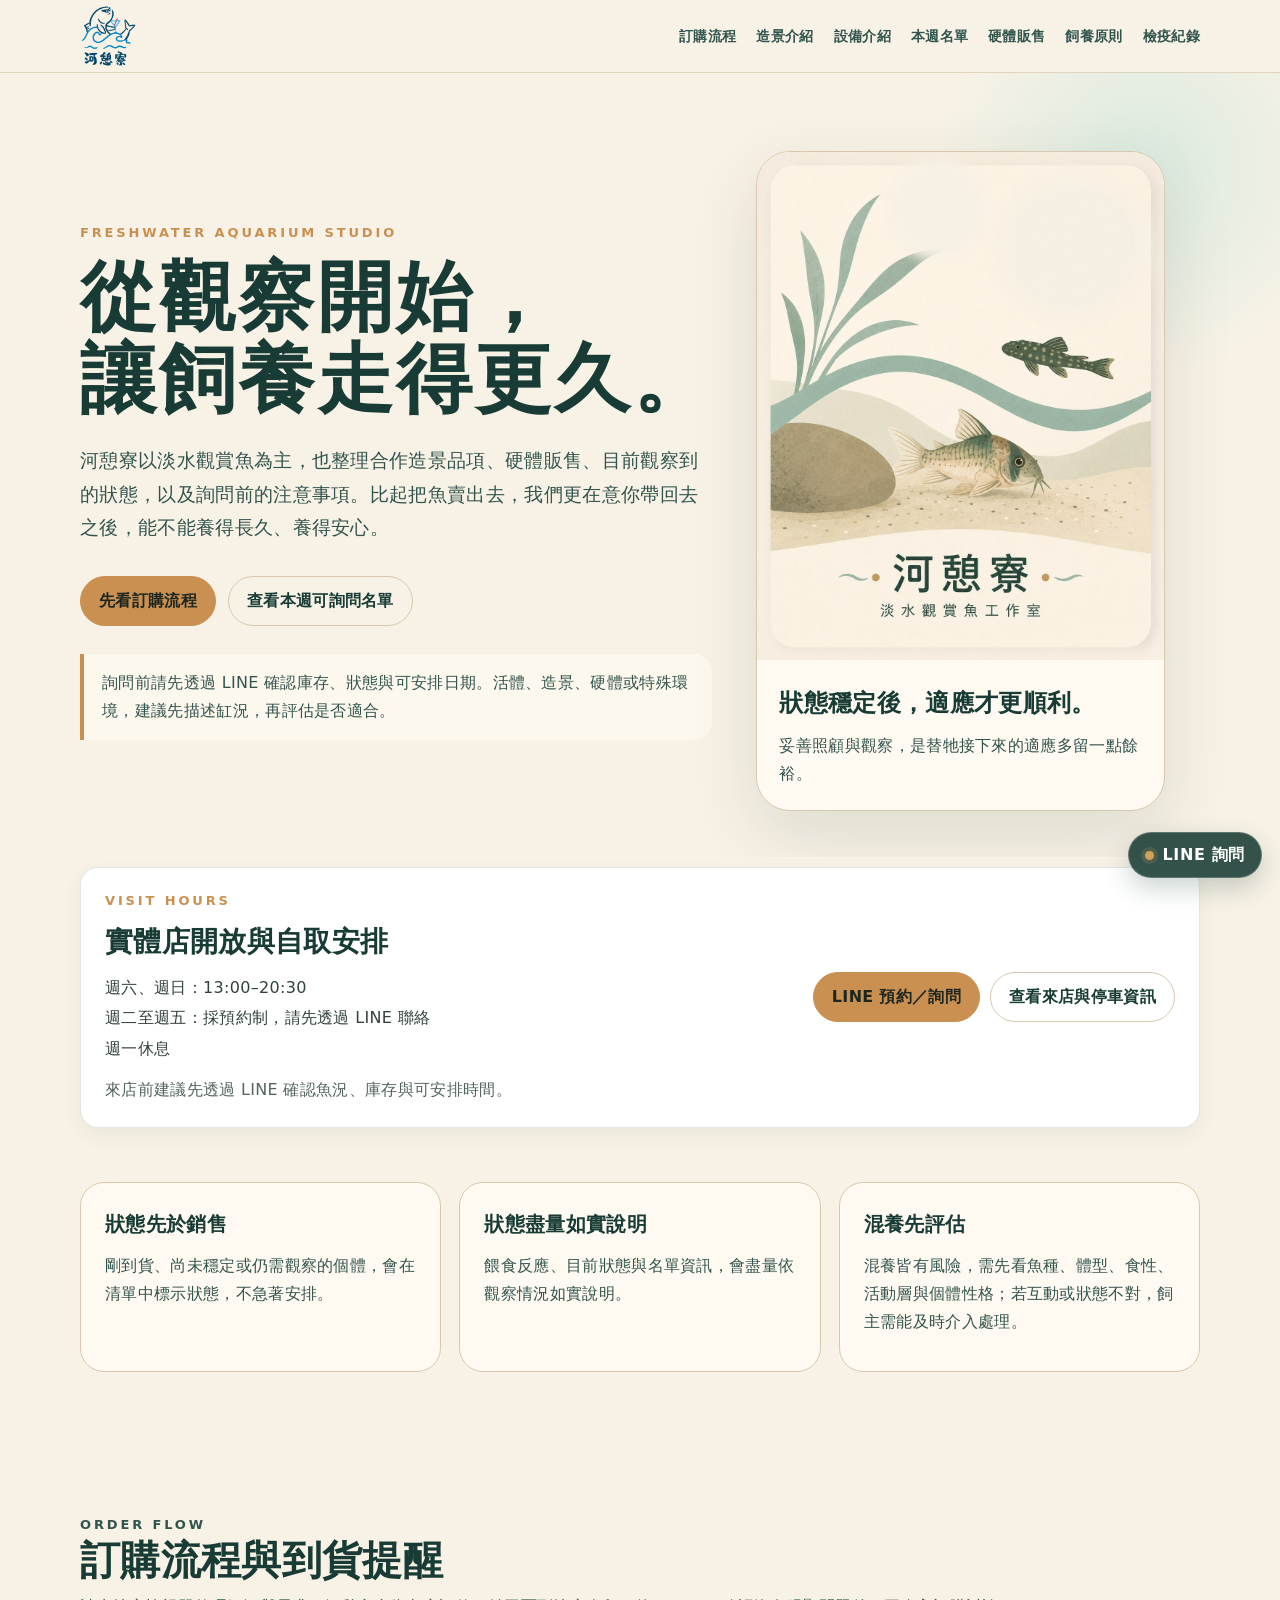
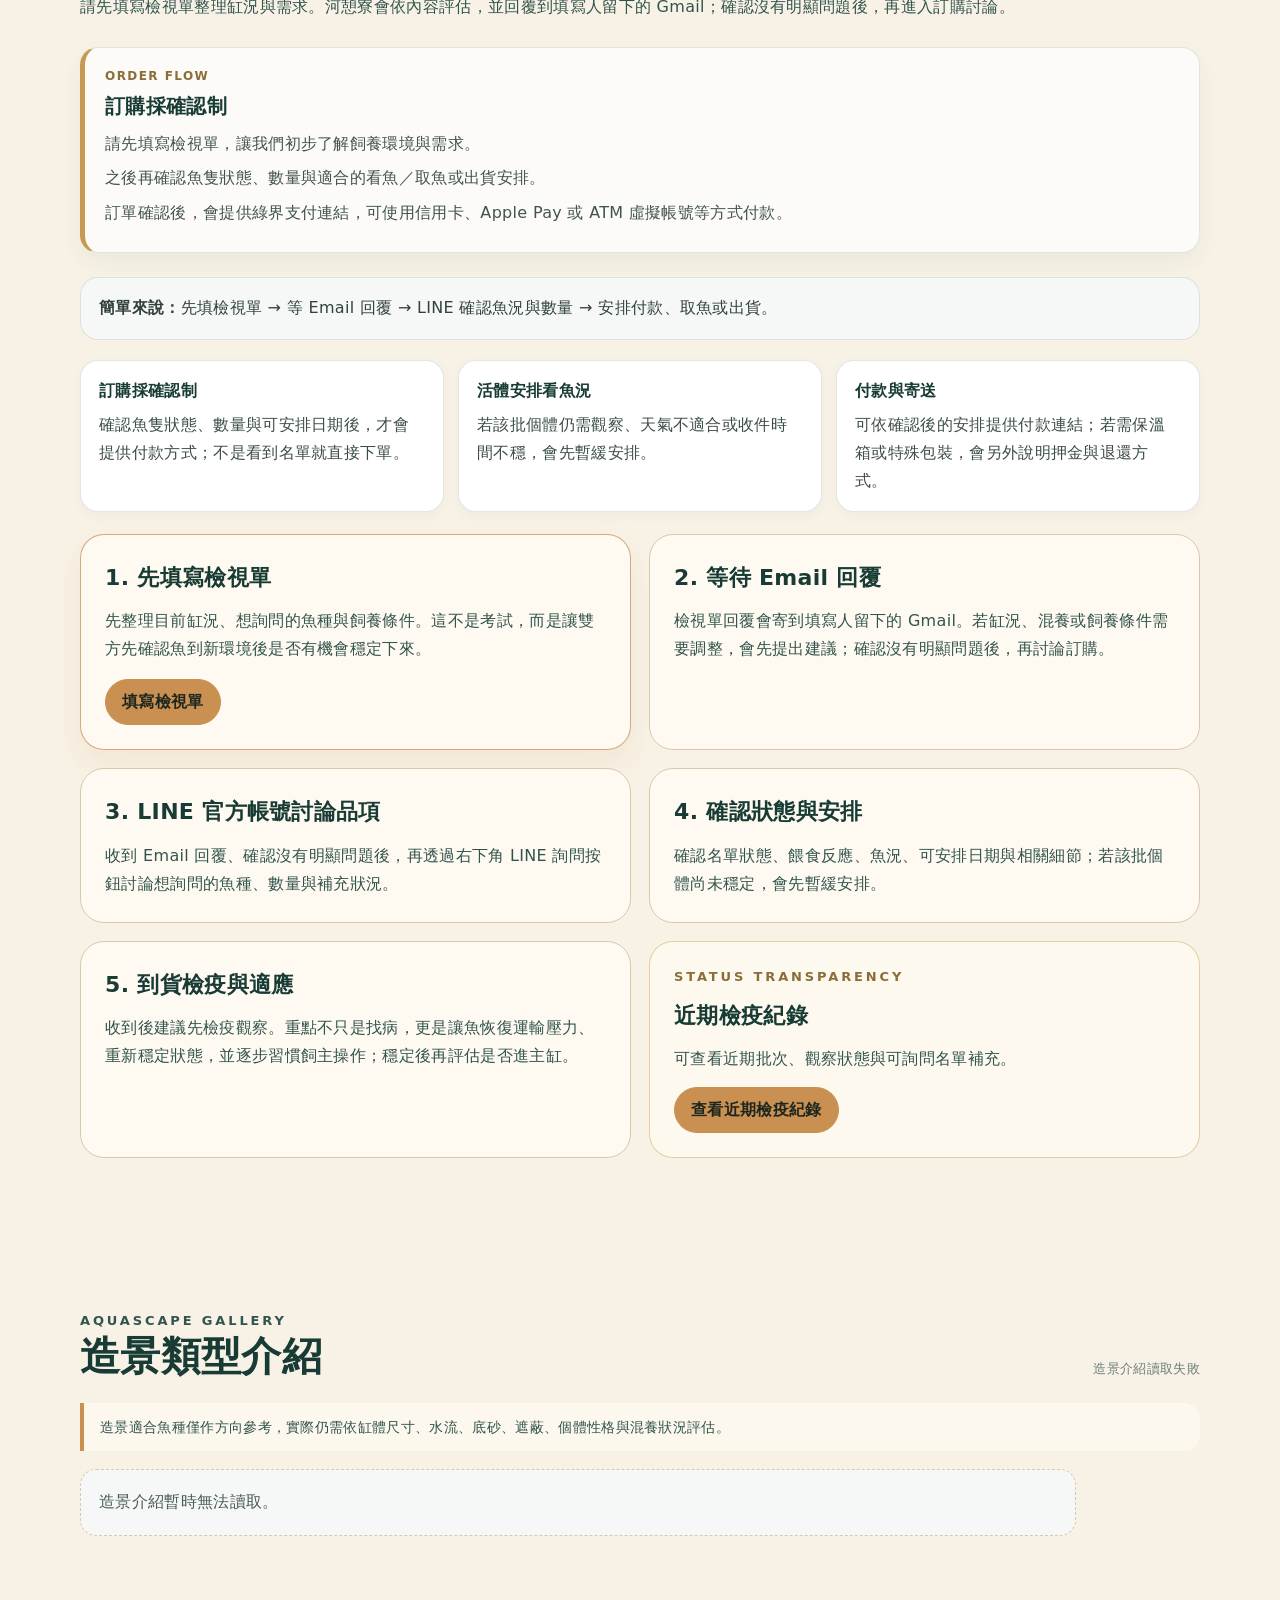
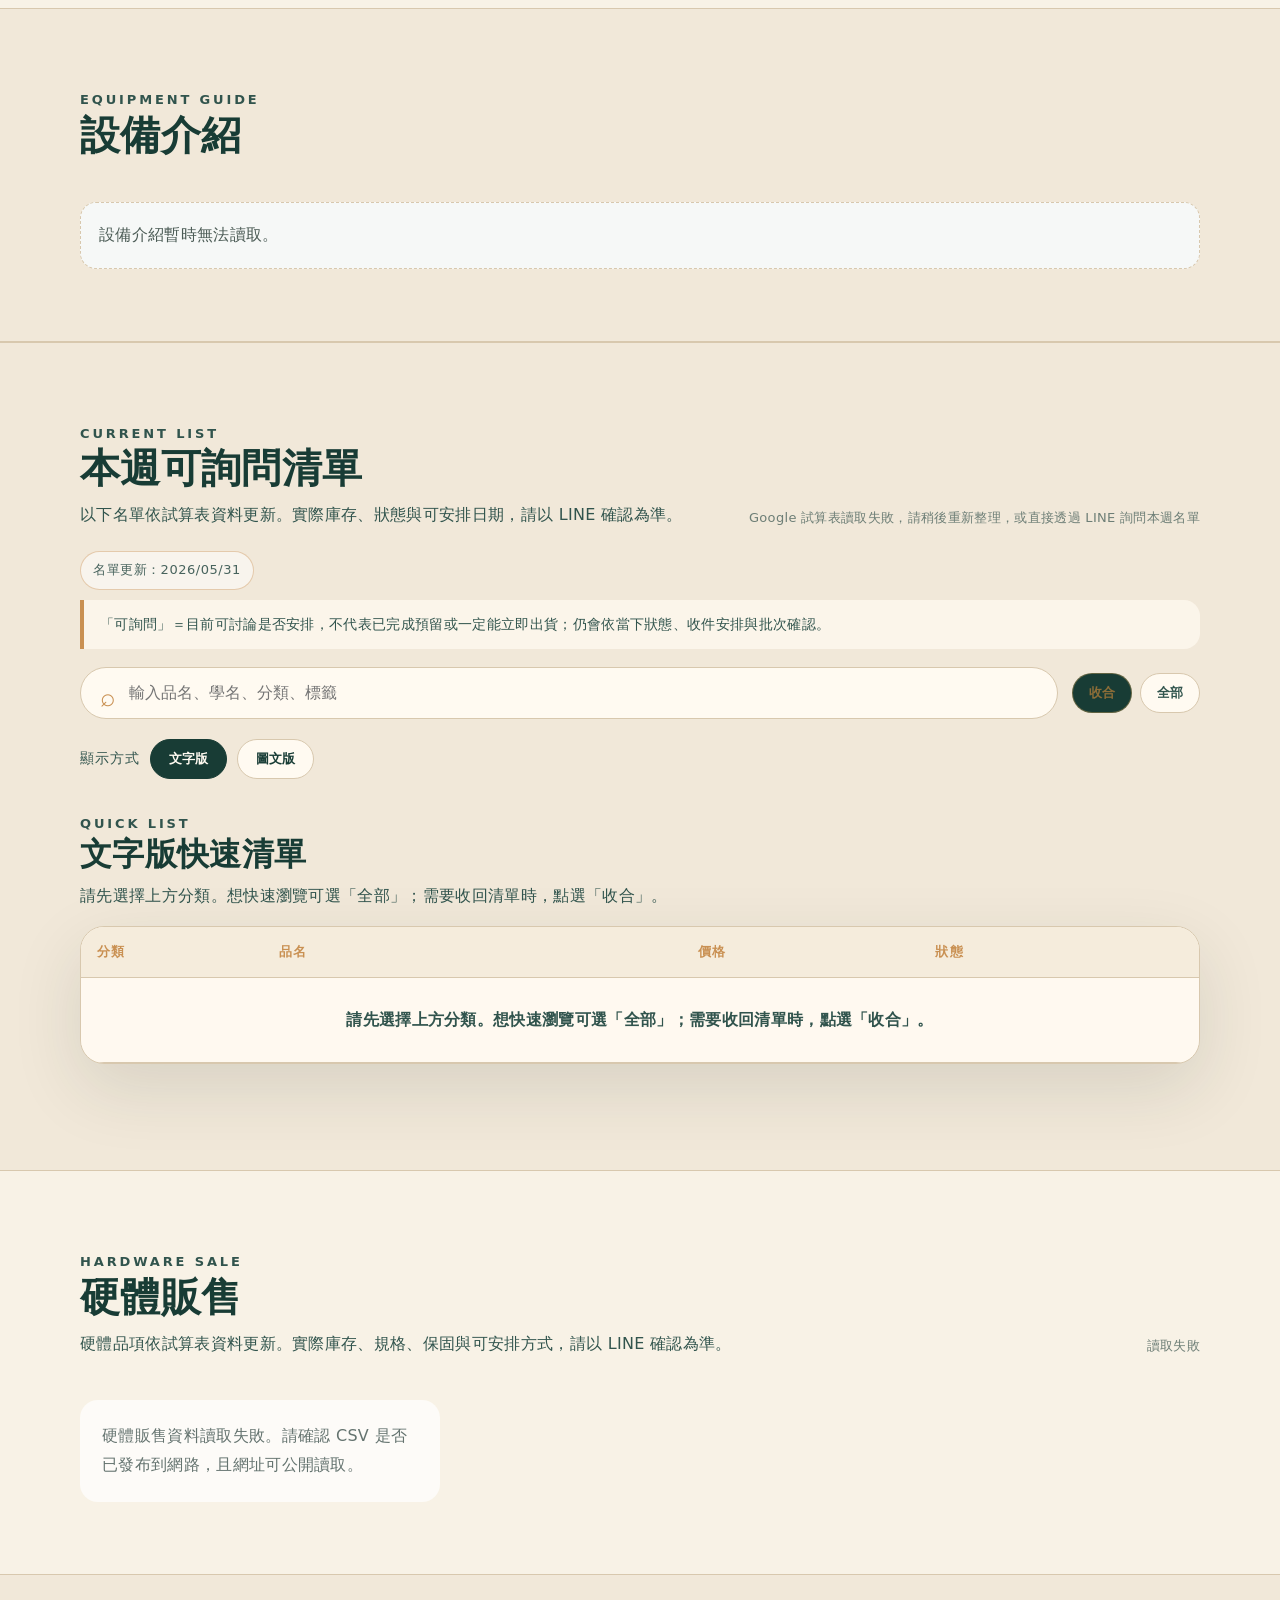
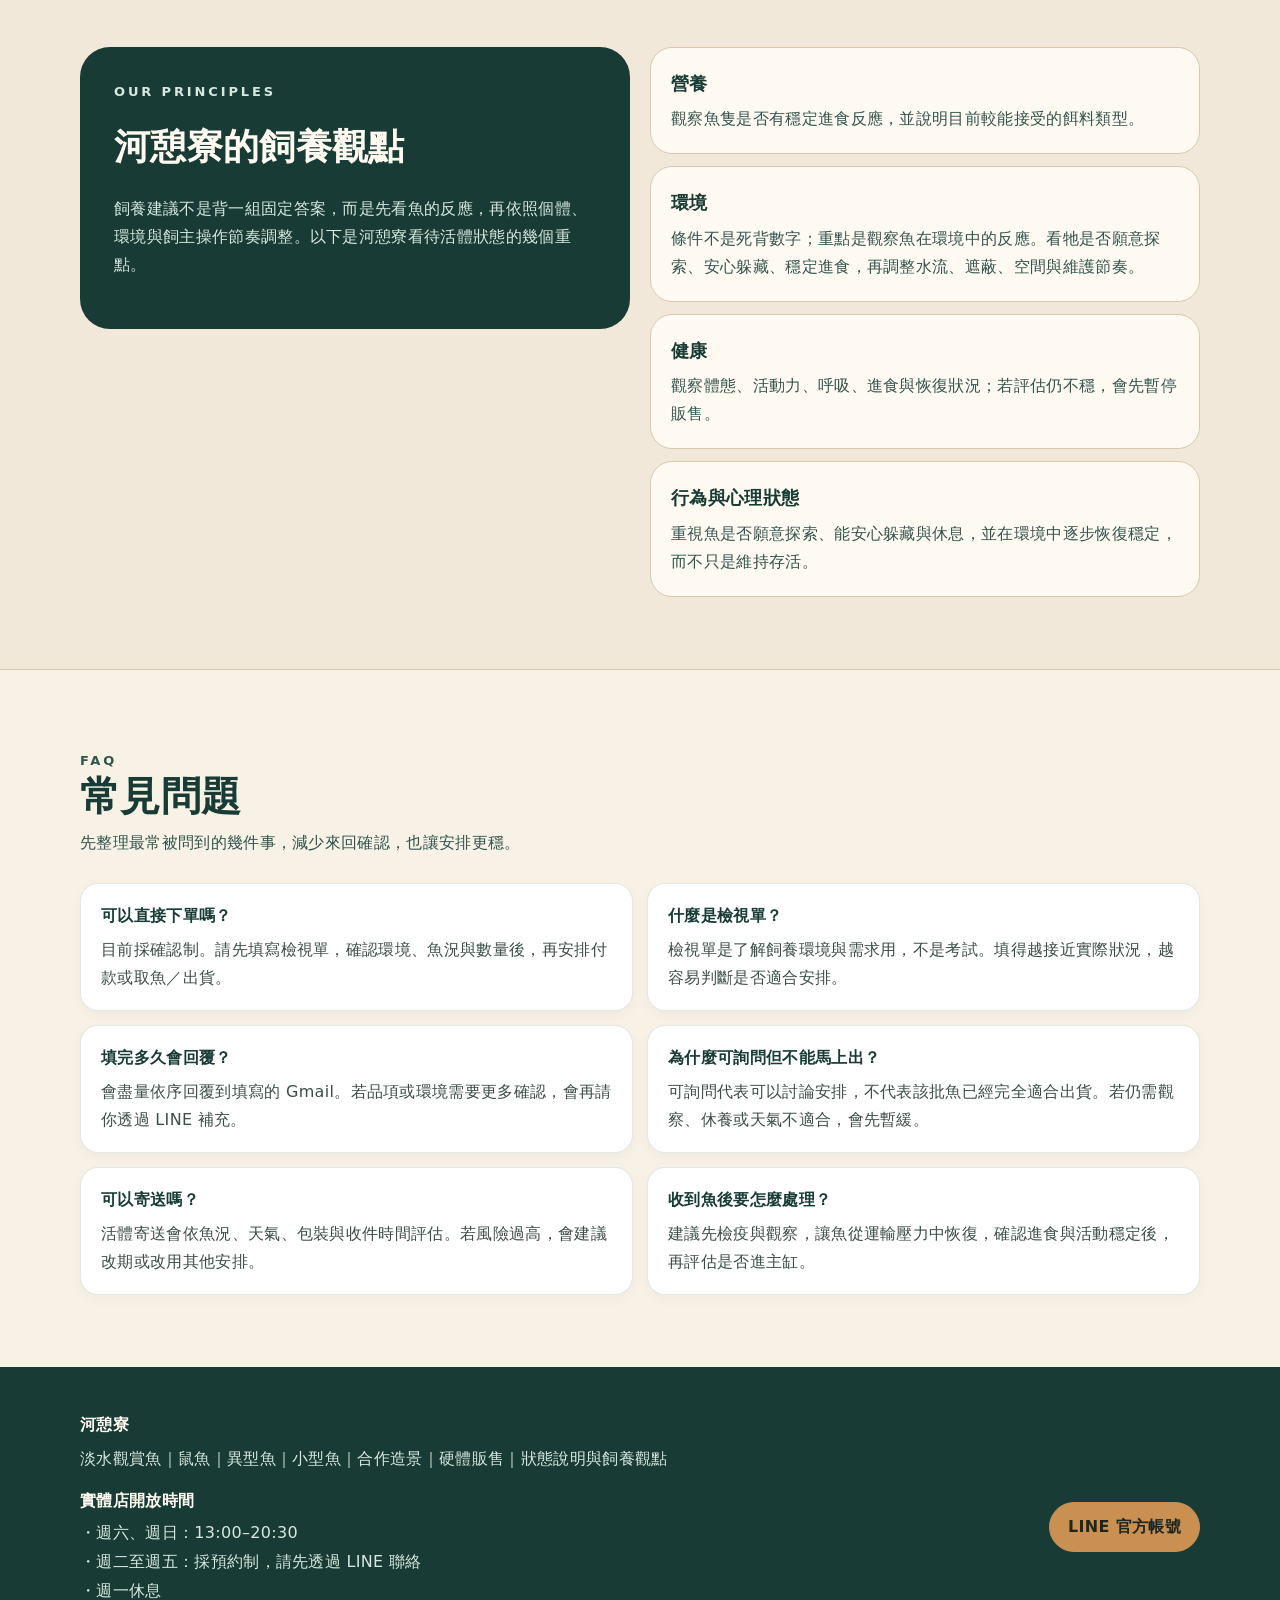
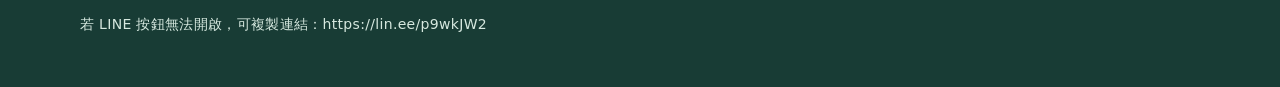
==== commit 087fe9fd: "Remove redundant bottom CTA" ====
--- a/index.html
+++ b/index.html
@@ -54,10 +54,6 @@
     .faq-grid { display: grid; grid-template-columns: repeat(2, minmax(0, 1fr)); gap: 14px; }
     .faq-card { padding: 18px 20px; border-radius: 18px; background: #ffffff; border: 1px solid rgba(24, 60, 53, 0.12); box-shadow: 0 4px 14px rgba(0, 0, 0, 0.035); line-height: 1.75; color: #3c4d47; }
     .faq-card b { display: block; color: #183c35; margin-bottom: 6px; }
-    .final-cta-panel { padding: 24px; border-radius: 24px; background: linear-gradient(135deg, rgba(24, 60, 53, 0.96), rgba(35, 84, 75, 0.92)); color: #fffaf0; display: grid; grid-template-columns: 1fr auto; gap: 18px; align-items: center; }
-    .final-cta-panel h2 { margin: 0 0 8px; color: #fffaf0; }
-    .final-cta-panel p { margin: 0; color: rgba(255, 250, 240, 0.86); line-height: 1.8; }
-    .final-cta-actions { display: flex; flex-wrap: wrap; gap: 10px; justify-content: flex-end; }
     .footer-hours { margin-top: 14px; color: #d6e8df; line-height: 1.8; }
     .footer-hours b { display: block; margin-bottom: 4px; color: #fffaf0; }
     .footer-hours ul { margin: 0; padding: 0; list-style: none; }
@@ -95,8 +91,8 @@
     .hardware-empty { padding: 22px; border-radius: 18px; background: rgba(255, 255, 255, 0.72); color: #64736f; line-height: 1.8; }
 
     @media (max-width: 780px) {
-      .customer-info-grid, .faq-grid, .final-cta-panel, .visit-info-panel { grid-template-columns: 1fr; }
-      .final-cta-actions, .visit-info-actions { justify-content: flex-start; }
+      .customer-info-grid, .faq-grid, .visit-info-panel { grid-template-columns: 1fr; }
+      .visit-info-actions { justify-content: flex-start; }
     }
     @media (max-width: 760px) {
       .header .nav { flex-wrap: wrap; align-items: flex-start; gap: 10px; padding-bottom: 10px; }
@@ -620,14 +616,6 @@
       </div>
     </section>
 
-    <section class="section">
-      <div class="wrap">
-        <div class="final-cta-panel">
-          <div><p class="eyebrow">Ready to Ask</p><h2>準備詢問魚隻了嗎？</h2><p>先看本週名單，確認有興趣的品項後，再填寫檢視單。若還不確定適不適合，也可以先整理缸況一起討論。</p></div>
-          <div class="final-cta-actions"><a class="btn gold" href="#stock">查看本週名單</a><a class="btn secondary" data-questionnaire-link href="#">填寫檢視單</a></div>
-        </div>
-      </div>
-    </section>
   </main>
 
   <footer class="footer">
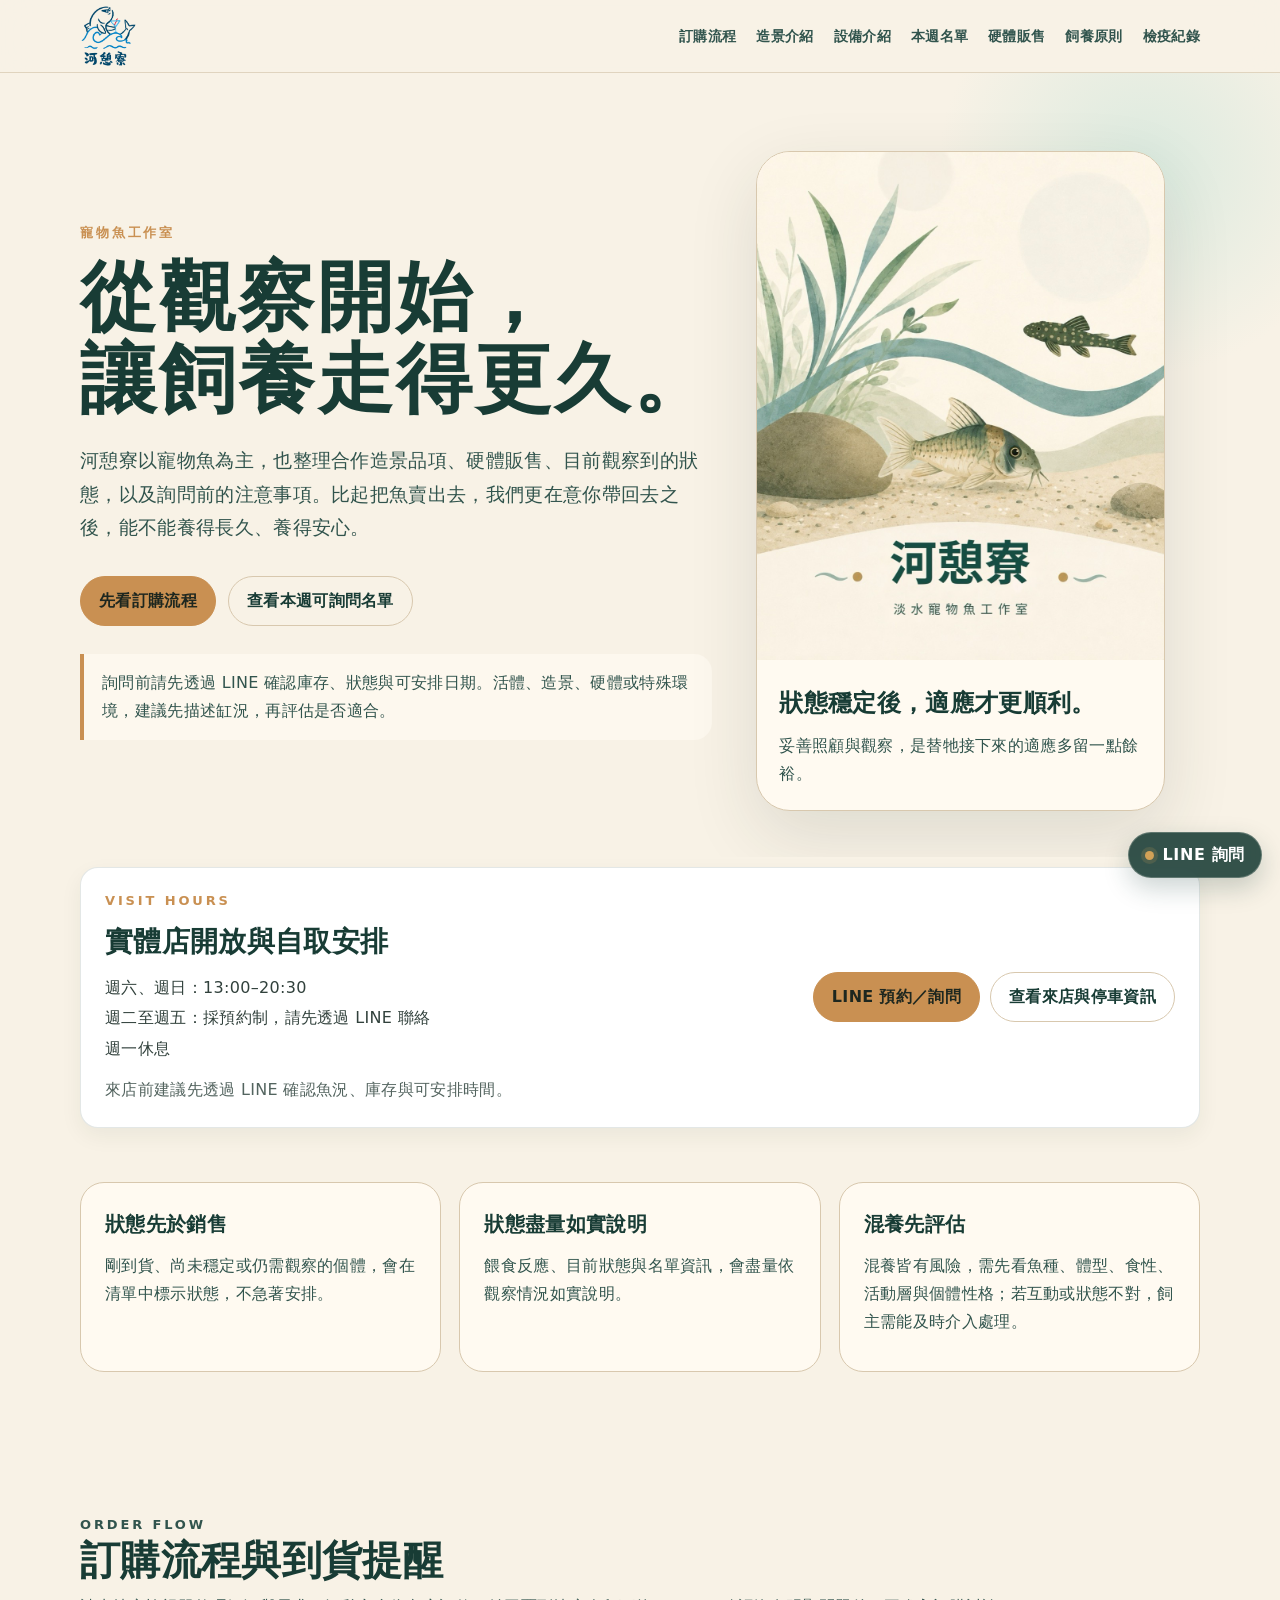
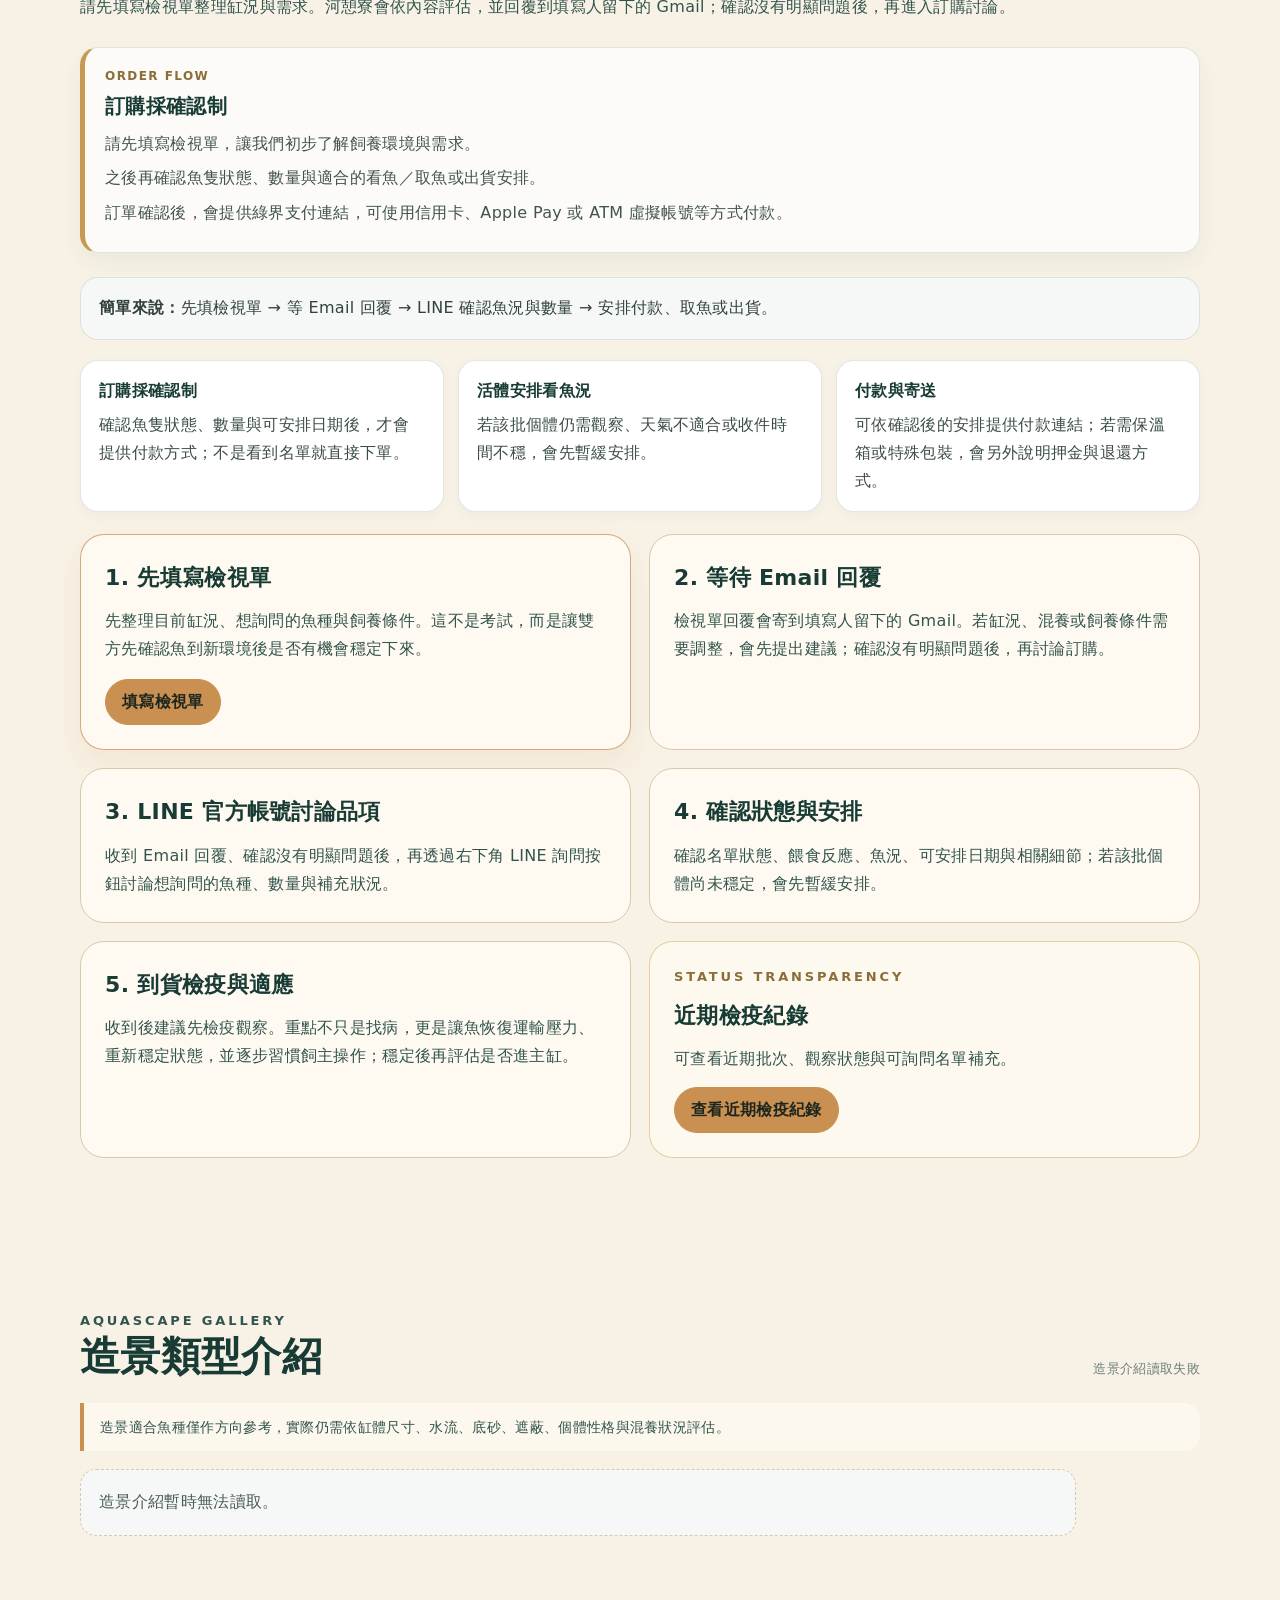
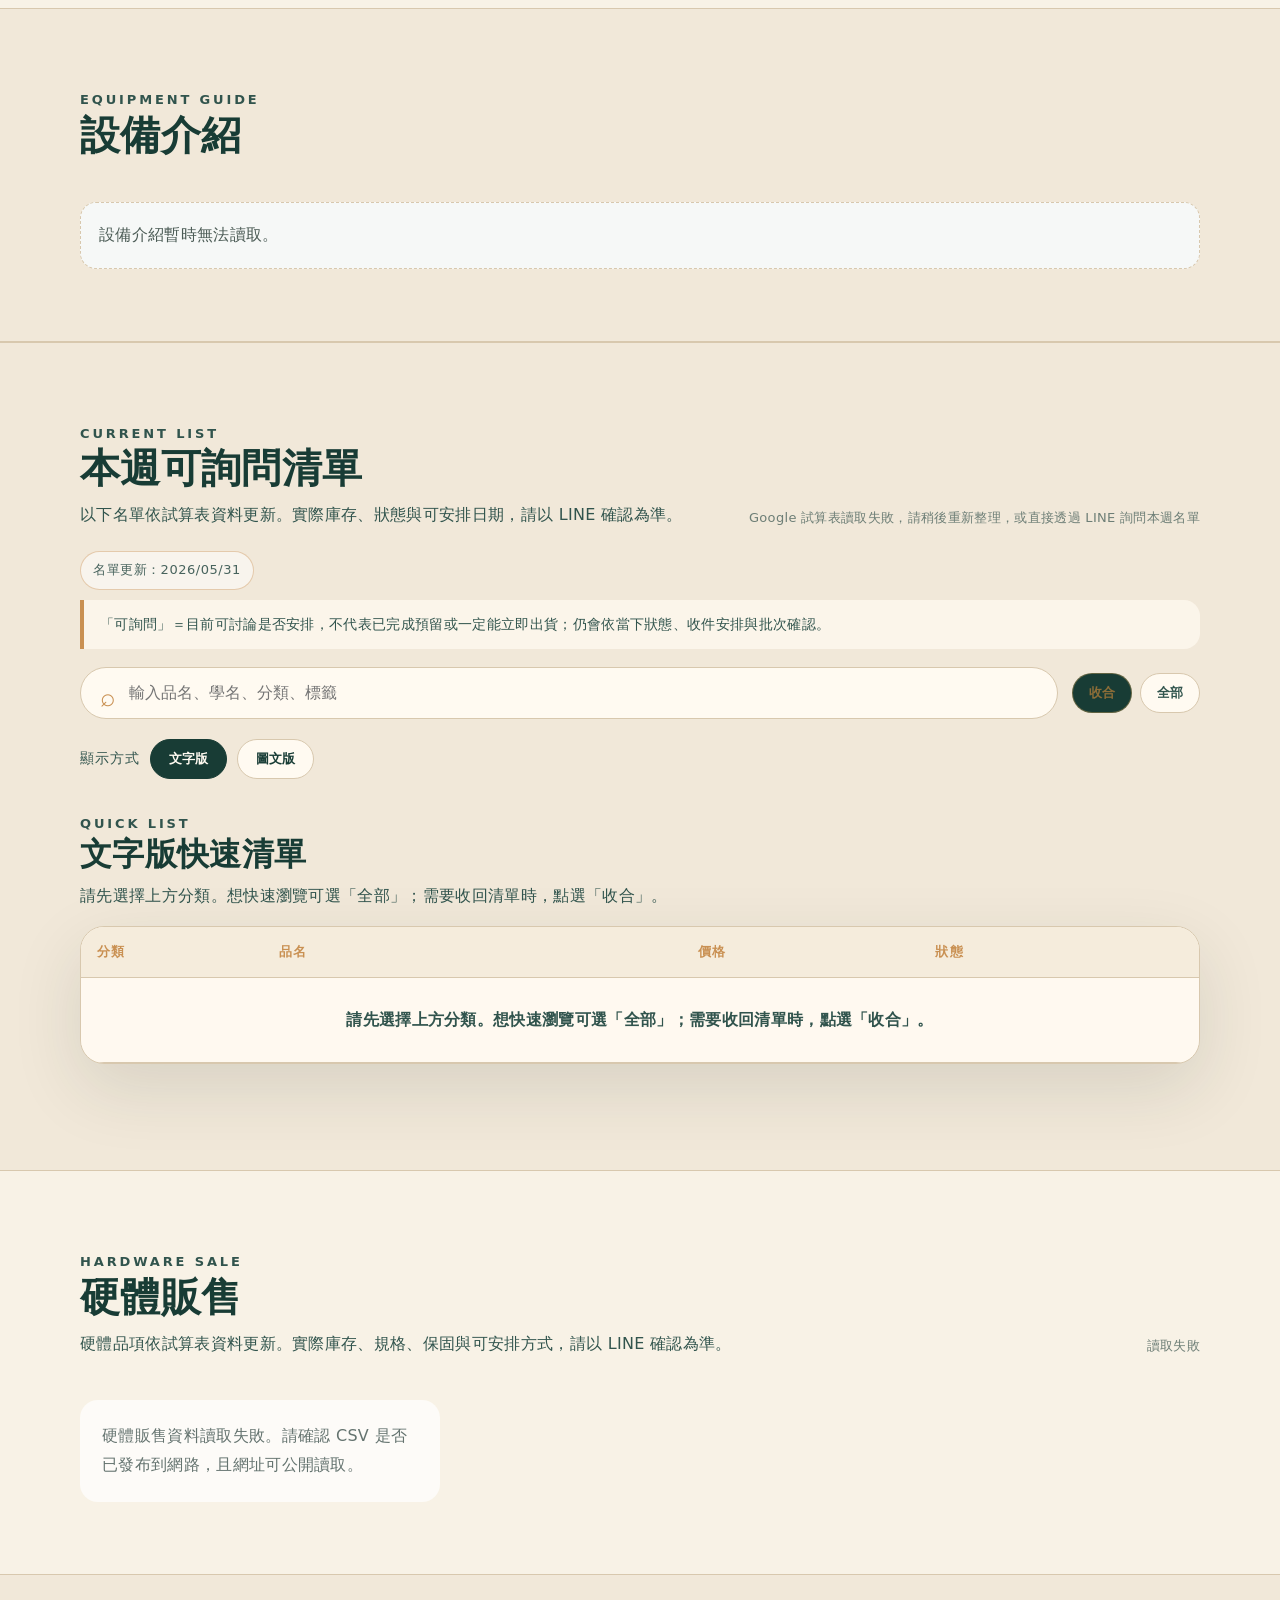
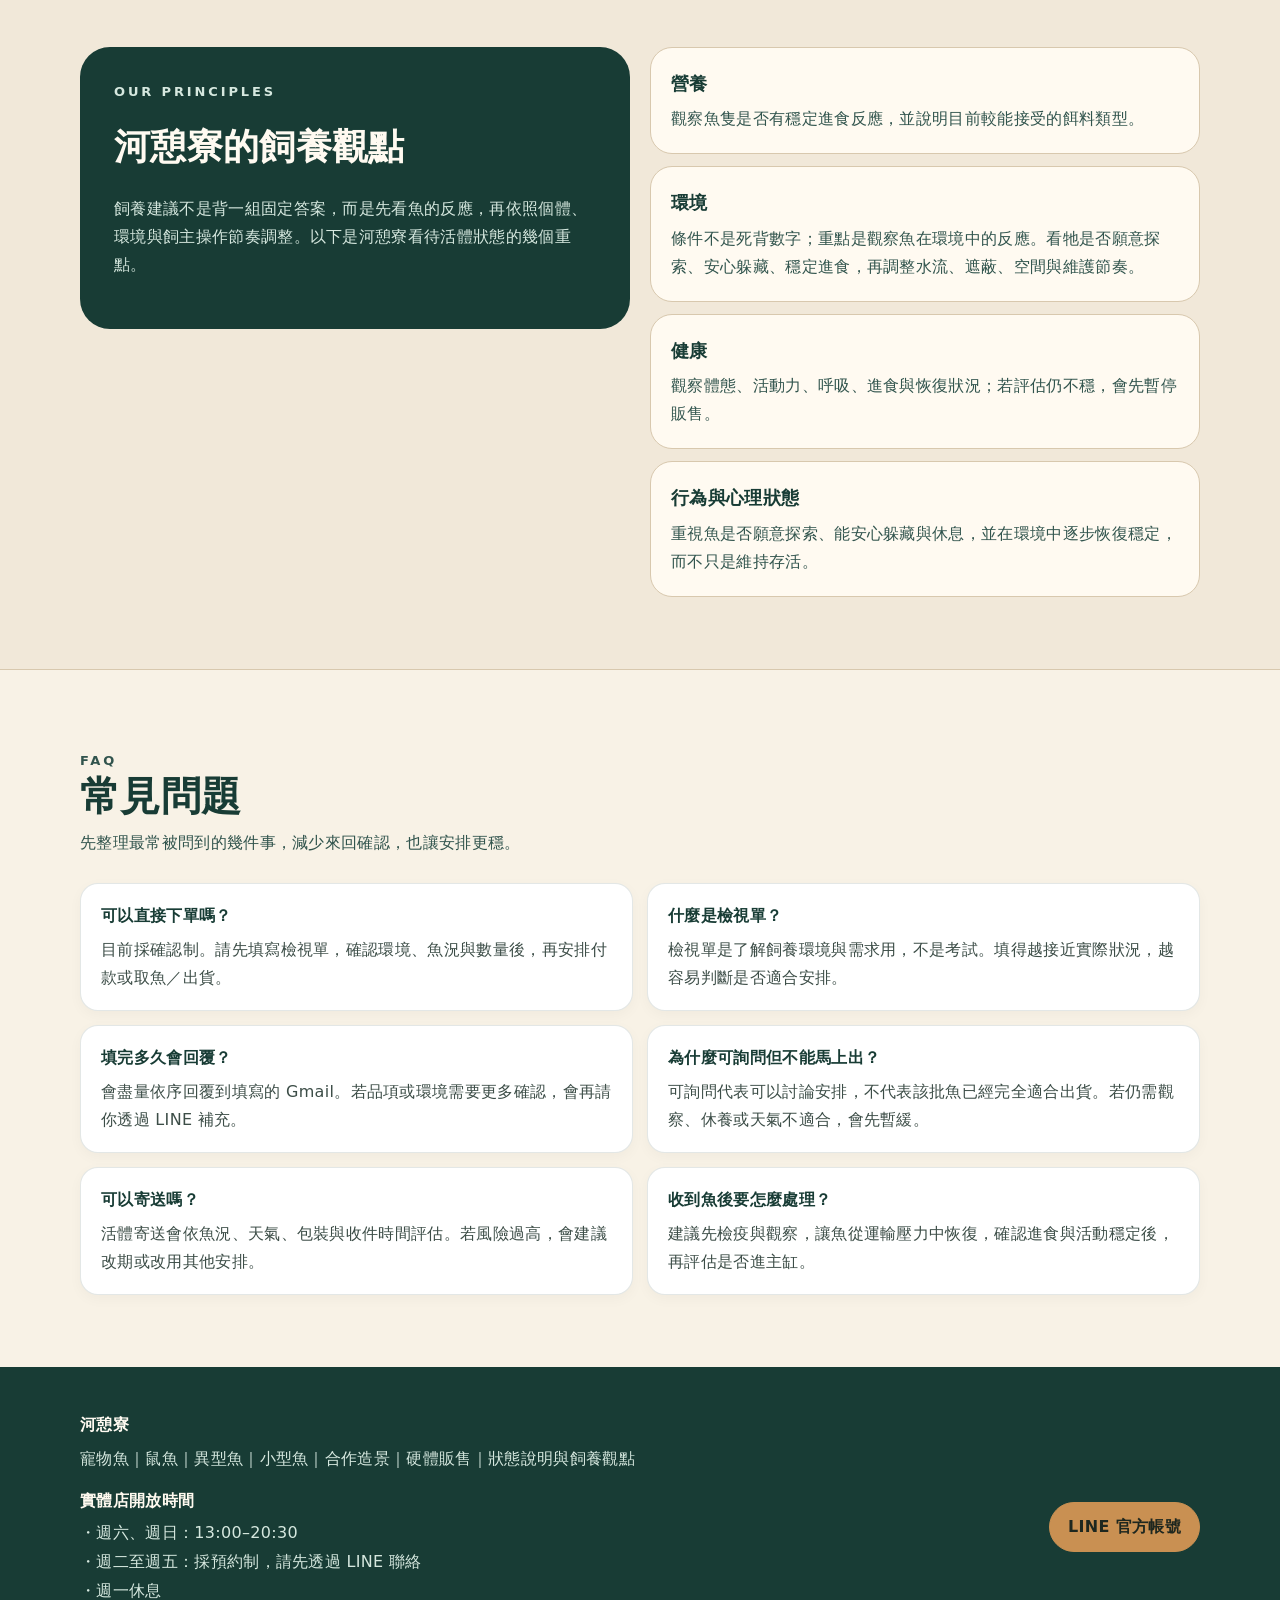
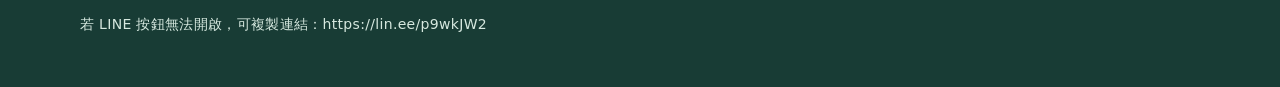
==== commit 303c06d7: "fix(site): install approved hero artwork directly" ====
--- a/index.html
+++ b/index.html
@@ -3,15 +3,19 @@
 <head>
   <meta charset="utf-8">
   <meta name="viewport" content="width=device-width, initial-scale=1">
-  <meta name="description" content="河憩寮｜淡水觀賞魚、合作造景與狀態說明。">
+  <meta name="description" content="河憩寮｜淡水觀賞魚、鼠魚、異型魚、小型魚，以及合作造景與狀態說明。">
   <meta property="og:type" content="website">
-  <meta property="og:title" content="河憩寮｜淡水觀賞魚">
+  <meta property="og:title" content="河憩寮｜淡水寵物魚工作室">
   <meta property="og:description" content="本週可詢問清單、硬體販售、狀態說明、飼養觀點與到貨適應提醒。">
   <meta property="og:url" content="https://restplaced-dev.github.io/heqiliao/">
-  <meta property="og:image" content="https://restplaced-dev.github.io/heqiliao/hero-illustration-v18.jpg">
+  <meta property="og:image" content="https://restplaced-dev.github.io/heqiliao/hero-illustration-v21.jpg">
+  <meta property="og:image:alt" content="河憩寮淡水寵物魚工作室正式 hero 主視覺">
   <meta name="twitter:card" content="summary_large_image">
+  <meta name="twitter:title" content="河憩寮｜淡水寵物魚工作室">
+  <meta name="twitter:image" content="https://restplaced-dev.github.io/heqiliao/hero-illustration-v21.jpg">
+  <meta name="twitter:image:alt" content="河憩寮淡水寵物魚工作室正式 hero 主視覺">
   <meta name="theme-color" content="#183c35">
-  <title>河憩寮｜淡水觀賞魚</title>
+  <title>河憩寮｜淡水寵物魚工作室</title>
   <link rel="icon" href="favicon.png" type="image/png">
   <link rel="stylesheet" href="styles.v2.css?v=20260607-hardware-spec-note-inline">
 
@@ -440,9 +444,9 @@
     <section class="hero">
       <div class="wrap hero-grid">
         <div>
-          <p class="eyebrow">Freshwater Aquarium Studio</p>
+          <p class="eyebrow">寵物魚工作室</p>
           <h1 class="hero-title">從觀察開始，<br>讓飼養走得更久。</h1>
-          <p class="lead">河憩寮以淡水觀賞魚為主，也整理合作造景品項、硬體販售、目前觀察到的狀態，以及詢問前的注意事項。比起把魚賣出去，我們更在意你帶回去之後，能不能養得長久、養得安心。</p>
+          <p class="lead">河憩寮以寵物魚為主，也整理合作造景品項、硬體販售、目前觀察到的狀態，以及詢問前的注意事項。比起把魚賣出去，我們更在意你帶回去之後，能不能養得長久、養得安心。</p>
           <div class="hero-actions">
             <a class="btn gold" href="#shipping">先看訂購流程</a>
             <a class="btn secondary quick-list-jump" href="#stock">查看本週可詢問名單</a>
@@ -450,7 +454,7 @@
           <div class="notice">詢問前請先透過 LINE 確認庫存、狀態與可安排日期。活體、造景、硬體或特殊環境，建議先描述缸況，再評估是否適合。</div>
         </div>
         <aside class="hero-card">
-          <img src="hero-illustration-v18.jpg" alt="河憩寮淡水觀賞魚品牌插畫">
+          <img src="hero-illustration-v21.jpg" alt="河憩寮淡水寵物魚工作室正式主視覺">
           <div class="hero-card-body">
             <h2>狀態穩定後，適應才更順利。</h2>
             <p>妥善照顧與觀察，是替牠接下來的適應多留一點餘裕。</p>
@@ -622,7 +626,7 @@
     <div class="wrap footer-grid">
       <div>
         <strong>河憩寮</strong>
-        <p>淡水觀賞魚｜鼠魚｜異型魚｜小型魚｜合作造景｜硬體販售｜狀態說明與飼養觀點</p>
+        <p>寵物魚｜鼠魚｜異型魚｜小型魚｜合作造景｜硬體販售｜狀態說明與飼養觀點</p>
         <div class="footer-hours" aria-label="營業時間">
           <b>實體店開放時間</b>
           <ul>
@@ -1163,7 +1167,7 @@
     <div class="image-zoom-backdrop" data-image-close></div>
     <figure class="image-zoom-panel" role="dialog" aria-modal="true" aria-label="圖片大圖">
       <button class="image-zoom-close" type="button" data-image-close aria-label="關閉大圖">×</button>
-      <img id="imageZoomImg" src="" alt="">
+      <img id="imageZoomImg" src="card-placeholder.svg" alt="">
       <figcaption id="imageZoomCaption"></figcaption>
     </figure>
   </div>
--- a/styles.v2.css
+++ b/styles.v2.css
@@ -19,7 +19,7 @@
 .wrap{width:min(1120px,calc(100% - 36px));margin:0 auto}
 .header{position:sticky;top:0;z-index:20;background:rgba(248,242,230,.88);backdrop-filter:blur(18px);border-bottom:1px solid rgba(216,200,174,.7)}
 .nav{height:72px;display:flex;align-items:center;justify-content:space-between;gap:24px}
-.brand{display:flex;align-items:center;gap:10px;font-weight:800;letter-spacing:.14em}.brand img{width:auto;height:62px;object-fit:contain}.nav-links{display:flex;align-items:center;gap:20px;font-weight:700;font-size:14px;color:var(--ink-2)}.nav-links a:hover{color:var(--gold)}.btn{display:inline-flex;align-items:center;justify-content:center;gap:8px;min-height:44px;padding:10px 18px;border-radius:999px;border:1px solid var(--ink);font-weight:800;background:var(--ink);color:var(--white);box-shadow:none;cursor:pointer}.btn.secondary{background:transparent;color:var(--ink);border-color:var(--line)}.btn.gold{background:var(--gold);border-color:var(--gold);color:#1e271f}.btn:disabled{opacity:.45;cursor:not-allowed}.hero{padding:78px 0 46px;position:relative;overflow:hidden}.hero::before{content:"";position:absolute;inset:-120px -80px auto auto;width:430px;height:430px;background:radial-gradient(circle,var(--sage) 0%,rgba(219,234,223,0) 68%);z-index:-1}.hero-grid{display:grid;grid-template-columns:1.08fr .92fr;gap:44px;align-items:center}.eyebrow{margin:0 0 12px;font-weight:900;letter-spacing:.22em;font-size:13px;color:var(--gold);text-transform:uppercase}.hero h1{margin:0;font-family:Georgia,"Times New Roman","Noto Serif TC",serif;font-size:clamp(42px,6vw,76px);line-height:1.08;letter-spacing:.04em}.hero .lead{font-size:19px;color:var(--ink-2);margin:24px 0 0;max-width:620px}.hero-actions{display:flex;gap:12px;flex-wrap:wrap;margin-top:32px}.notice{margin-top:28px;border-left:4px solid var(--gold);background:rgba(255,250,241,.78);padding:15px 18px;border-radius:0 18px 18px 0;color:var(--ink-2)}.hero-card{background:var(--white);border:1px solid var(--line);border-radius:34px;box-shadow:var(--shadow);overflow:hidden;position:relative;isolation:isolate}.hero-card img{width:100%;aspect-ratio:4/5;object-fit:cover;background:#e6d7c0}.hero-logo-mark{position:absolute;top:28px;right:32px;width:118px;height:118px;display:flex;align-items:center;justify-content:center;padding:0;z-index:5;opacity:.96}.hero-logo-mark img{width:100%;height:100%;aspect-ratio:auto;object-fit:contain;background:transparent;display:block;filter:drop-shadow(0 2px 6px rgba(31,49,43,.05))}.hero-card-body{padding:22px}.hero-card-body h2{margin:0 0 8px;font-size:24px}.hero-card-body p{margin:0;color:var(--ink-2)}.promise{padding:18px 0 70px}.promise-grid{display:grid;grid-template-columns:repeat(3,1fr);gap:18px}.promise-card{background:var(--white);border:1px solid var(--line);border-radius:24px;padding:24px;min-height:190px}.promise-card b{display:block;font-size:20px;margin-bottom:10px}.promise-card p{margin:0;color:var(--ink-2)}.section{padding:72px 0}.section.alt{background:#f1e8d9;border-top:1px solid var(--line);border-bottom:1px solid var(--line)}.section-head{display:flex;align-items:end;justify-content:space-between;gap:24px;margin-bottom:26px}.section-title h2{margin:0;font-family:Georgia,"Times New Roman","Noto Serif TC",serif;font-size:40px;line-height:1.2}.section-title p{margin:8px 0 0;color:var(--ink-2)}.small-note{font-size:13px;color:#6d7e76}.toolbar{display:grid;grid-template-columns:1fr auto;gap:14px;align-items:center;margin-bottom:20px}.search{position:relative}.search input{width:100%;height:52px;border:1px solid var(--line);border-radius:999px;background:var(--white);padding:0 20px 0 48px;color:var(--ink);font-size:16px;outline:none}.search::before{content:"⌕";position:absolute;left:20px;top:8px;font-size:26px;color:var(--gold)}.filters{display:flex;gap:8px;flex-wrap:wrap}.filter-btn{border:1px solid var(--line);background:var(--white);color:var(--ink-2);padding:10px 16px;border-radius:999px;font-weight:800;cursor:pointer}.filter-btn.active{background:var(--ink);border-color:var(--ink);color:var(--white)}.stock-status{margin:8px 0 22px;color:var(--ink-2);font-size:14px}.grid{display:grid;grid-template-columns:repeat(3,1fr);gap:20px}.product-card{background:var(--white);border:1px solid var(--line);border-radius:28px;overflow:hidden;box-shadow:0 14px 35px rgba(31,49,43,.08);display:flex;flex-direction:column;min-height:100%;position:relative}.product-card.soldout{filter:saturate(.75);opacity:.72}.product-image{position:relative;background:#eadcc6}.product-image img{width:100%;aspect-ratio:4/3;object-fit:cover}.badge{position:absolute;left:14px;top:14px;padding:6px 11px;border-radius:999px;font-size:12px;font-weight:900;background:rgba(24,60,53,.9);color:var(--white)}.badge.sold{background:rgba(143,75,57,.9)}.product-body{padding:20px;display:flex;flex-direction:column;gap:12px;flex:1}.meta{display:flex;align-items:center;justify-content:space-between;gap:10px;color:var(--gold);font-weight:900;font-size:13px}.name{margin:0;font-size:23px;line-height:1.25}.sci{margin:0;color:#6b7771;font-style:italic;font-size:14px}.price{font-weight:950;font-size:26px;color:var(--ink)}.price::before{content:"NT$ ";font-size:14px;color:var(--gold)}.info-list{display:grid;gap:8px;font-size:14px;color:var(--ink-2)}.info-list div{display:grid;grid-template-columns:70px 1fr;gap:8px}.info-list span:first-child{font-weight:900;color:var(--ink)}.tags{display:flex;gap:7px;flex-wrap:wrap}.tag{font-size:12px;font-weight:800;color:var(--ink);background:var(--sage);border-radius:999px;padding:4px 9px}.card-actions{display:grid;grid-template-columns:1fr auto;gap:8px;margin-top:auto}.copy-btn{border:1px solid var(--line);background:transparent;border-radius:999px;padding:0 13px;font-weight:800;color:var(--ink);cursor:pointer}.empty{padding:40px;border:1px dashed var(--line);border-radius:22px;background:rgba(255,250,241,.65);color:var(--ink-2)}.quick-table{background:var(--white);border:1px solid var(--line);border-radius:24px;overflow:auto;box-shadow:var(--shadow)}table{border-collapse:collapse;width:100%;min-width:780px}th,td{text-align:left;border-bottom:1px solid var(--line);padding:14px 16px;vertical-align:top}th{font-size:13px;color:var(--gold);letter-spacing:.1em;background:#f5ecdc}td{color:var(--ink-2)}td strong{color:var(--ink)}.principles{display:grid;grid-template-columns:1fr 1fr;gap:20px}.principle-panel{background:var(--ink);color:var(--white);border-radius:30px;padding:34px;align-self:start}.principle-panel h2{margin:0 0 14px;font-family:Georgia,"Times New Roman","Noto Serif TC",serif;font-size:36px}.principle-panel p{color:#d6e8df;max-width:34em}.principle-list{display:grid;gap:12px}.principle-item{background:var(--white);border:1px solid var(--line);border-radius:22px;padding:20px}.principle-item b{display:block;font-size:18px}.principle-item p{margin:6px 0 0;color:var(--ink-2)}.shipping-grid{display:grid;grid-template-columns:repeat(3,1fr);gap:18px}.shipping-card{background:var(--white);border:1px solid var(--line);border-radius:24px;padding:24px}.shipping-card h3{margin:0 0 10px;font-size:22px}.shipping-card p{margin:0;color:var(--ink-2)}.footer{padding:44px 0;background:var(--ink);color:var(--white)}.footer-grid{display:grid;grid-template-columns:1fr auto;gap:24px;align-items:center}.footer p{margin:6px 0;color:#d6e8df}.footer a{color:var(--white);font-weight:900}.mobile-line{display:none;position:fixed;right:18px;bottom:18px;z-index:30;box-shadow:0 12px 30px rgba(0,0,0,.22)}
+.brand{display:flex;align-items:center;gap:10px;font-weight:800;letter-spacing:.14em}.brand img{width:auto;height:62px;object-fit:contain}.nav-links{display:flex;align-items:center;gap:20px;font-weight:700;font-size:14px;color:var(--ink-2)}.nav-links a:hover{color:var(--gold)}.btn{display:inline-flex;align-items:center;justify-content:center;gap:8px;min-height:44px;padding:10px 18px;border-radius:999px;border:1px solid var(--ink);font-weight:800;background:var(--ink);color:var(--white);box-shadow:none;cursor:pointer}.btn.secondary{background:transparent;color:var(--ink);border-color:var(--line)}.btn.gold{background:var(--gold);border-color:var(--gold);color:#1e271f}.btn:disabled{opacity:.45;cursor:not-allowed}.hero{padding:78px 0 46px;position:relative;overflow:hidden}.hero::before{content:"";position:absolute;inset:-120px -80px auto auto;width:430px;height:430px;background:radial-gradient(circle,var(--sage) 0%,rgba(219,234,223,0) 68%);z-index:-1}.hero-grid{display:grid;grid-template-columns:1.08fr .92fr;gap:44px;align-items:center}.eyebrow{margin:0 0 12px;font-weight:900;letter-spacing:.22em;font-size:13px;color:var(--gold);text-transform:uppercase}.hero h1{margin:0;font-family:Georgia,"Times New Roman","Noto Serif TC",serif;font-size:clamp(42px,6vw,76px);line-height:1.08;letter-spacing:.04em}.hero .lead{font-size:19px;color:var(--ink-2);margin:24px 0 0;max-width:620px}.hero-actions{display:flex;gap:12px;flex-wrap:wrap;margin-top:32px}.notice{margin-top:28px;border-left:4px solid var(--gold);background:rgba(255,250,241,.78);padding:15px 18px;border-radius:0 18px 18px 0;color:var(--ink-2)}.hero-card{background:var(--white);border:1px solid var(--line);border-radius:34px;box-shadow:var(--shadow);overflow:hidden}.hero-card img{width:100%;height:auto;display:block;background:#e6d7c0}.hero-card-body{padding:22px}.hero-card-body h2{margin:0 0 8px;font-size:24px}.hero-card-body p{margin:0;color:var(--ink-2)}.promise{padding:18px 0 70px}.promise-grid{display:grid;grid-template-columns:repeat(3,1fr);gap:18px}.promise-card{background:var(--white);border:1px solid var(--line);border-radius:24px;padding:24px;min-height:190px}.promise-card b{display:block;font-size:20px;margin-bottom:10px}.promise-card p{margin:0;color:var(--ink-2)}.section{padding:72px 0}.section.alt{background:#f1e8d9;border-top:1px solid var(--line);border-bottom:1px solid var(--line)}.section-head{display:flex;align-items:end;justify-content:space-between;gap:24px;margin-bottom:26px}.section-title h2{margin:0;font-family:Georgia,"Times New Roman","Noto Serif TC",serif;font-size:40px;line-height:1.2}.section-title p{margin:8px 0 0;color:var(--ink-2)}.small-note{font-size:13px;color:#6d7e76}.toolbar{display:grid;grid-template-columns:1fr auto;gap:14px;align-items:center;margin-bottom:20px}.search{position:relative}.search input{width:100%;height:52px;border:1px solid var(--line);border-radius:999px;background:var(--white);padding:0 20px 0 48px;color:var(--ink);font-size:16px;outline:none}.search::before{content:"⌕";position:absolute;left:20px;top:8px;font-size:26px;color:var(--gold)}.filters{display:flex;gap:8px;flex-wrap:wrap}.filter-btn{border:1px solid var(--line);background:var(--white);color:var(--ink-2);padding:10px 16px;border-radius:999px;font-weight:800;cursor:pointer}.filter-btn.active{background:var(--ink);border-color:var(--ink);color:var(--white)}.stock-status{margin:8px 0 22px;color:var(--ink-2);font-size:14px}.grid{display:grid;grid-template-columns:repeat(3,1fr);gap:20px}.product-card{background:var(--white);border:1px solid var(--line);border-radius:28px;overflow:hidden;box-shadow:0 14px 35px rgba(31,49,43,.08);display:flex;flex-direction:column;min-height:100%;position:relative}.product-card.soldout{filter:saturate(.75);opacity:.72}.product-image{position:relative;background:#eadcc6}.product-image img{width:100%;aspect-ratio:4/3;object-fit:cover}.badge{position:absolute;left:14px;top:14px;padding:6px 11px;border-radius:999px;font-size:12px;font-weight:900;background:rgba(24,60,53,.9);color:var(--white)}.badge.sold{background:rgba(143,75,57,.9)}.product-body{padding:20px;display:flex;flex-direction:column;gap:12px;flex:1}.meta{display:flex;align-items:center;justify-content:space-between;gap:10px;color:var(--gold);font-weight:900;font-size:13px}.name{margin:0;font-size:23px;line-height:1.25}.sci{margin:0;color:#6b7771;font-style:italic;font-size:14px}.price{font-weight:950;font-size:26px;color:var(--ink)}.price::before{content:"NT$ ";font-size:14px;color:var(--gold)}.info-list{display:grid;gap:8px;font-size:14px;color:var(--ink-2)}.info-list div{display:grid;grid-template-columns:70px 1fr;gap:8px}.info-list span:first-child{font-weight:900;color:var(--ink)}.tags{display:flex;gap:7px;flex-wrap:wrap}.tag{font-size:12px;font-weight:800;color:var(--ink);background:var(--sage);border-radius:999px;padding:4px 9px}.card-actions{display:grid;grid-template-columns:1fr auto;gap:8px;margin-top:auto}.copy-btn{border:1px solid var(--line);background:transparent;border-radius:999px;padding:0 13px;font-weight:800;color:var(--ink);cursor:pointer}.empty{padding:40px;border:1px dashed var(--line);border-radius:22px;background:rgba(255,250,241,.65);color:var(--ink-2)}.quick-table{background:var(--white);border:1px solid var(--line);border-radius:24px;overflow:auto;box-shadow:var(--shadow)}table{border-collapse:collapse;width:100%;min-width:780px}th,td{text-align:left;border-bottom:1px solid var(--line);padding:14px 16px;vertical-align:top}th{font-size:13px;color:var(--gold);letter-spacing:.1em;background:#f5ecdc}td{color:var(--ink-2)}td strong{color:var(--ink)}.principles{display:grid;grid-template-columns:1fr 1fr;gap:20px}.principle-panel{background:var(--ink);color:var(--white);border-radius:30px;padding:34px;align-self:start}.principle-panel h2{margin:0 0 14px;font-family:Georgia,"Times New Roman","Noto Serif TC",serif;font-size:36px}.principle-panel p{color:#d6e8df;max-width:34em}.principle-list{display:grid;gap:12px}.principle-item{background:var(--white);border:1px solid var(--line);border-radius:22px;padding:20px}.principle-item b{display:block;font-size:18px}.principle-item p{margin:6px 0 0;color:var(--ink-2)}.shipping-grid{display:grid;grid-template-columns:repeat(3,1fr);gap:18px}.shipping-card{background:var(--white);border:1px solid var(--line);border-radius:24px;padding:24px}.shipping-card h3{margin:0 0 10px;font-size:22px}.shipping-card p{margin:0;color:var(--ink-2)}.footer{padding:44px 0;background:var(--ink);color:var(--white)}.footer-grid{display:grid;grid-template-columns:1fr auto;gap:24px;align-items:center}.footer p{margin:6px 0;color:#d6e8df}.footer a{color:var(--white);font-weight:900}.mobile-line{display:none;position:fixed;right:18px;bottom:18px;z-index:30;box-shadow:0 12px 30px rgba(0,0,0,.22)}
 @media(max-width:900px){.nav{height:auto;padding:14px 0}.nav-links{display:none}.hero{padding-top:46px}.hero-grid,.principles{grid-template-columns:1fr}.promise-grid,.grid,.shipping-grid{grid-template-columns:1fr 1fr}.toolbar{grid-template-columns:1fr}.hero-card{order:-1}.mobile-line{display:inline-flex}.section-head{display:block}.small-note{margin-top:10px}}
 @media(max-width:620px){.wrap{width:min(100% - 26px,1120px)}.promise-grid,.grid,.shipping-grid{grid-template-columns:1fr}.hero h1{font-size:42px}.section-title h2{font-size:32px}.hero-actions .btn{width:100%}.card-actions{grid-template-columns:1fr}.copy-btn{height:44px}.footer-grid{grid-template-columns:1fr}}
 
@@ -47,7 +47,6 @@
 .buyer-list div{background:var(--white);border:1px solid var(--line);border-radius:22px;padding:18px;min-height:120px}
 .buyer-list b{display:block;font-size:17px;margin-bottom:8px;color:var(--ink)}
 .buyer-list span{display:block;color:var(--ink-2);font-size:14px;line-height:1.7}
-.hero-logo-badge,.hero-logo-mark{display:none!important}
 @media(max-width:900px){.buyer-grid{grid-template-columns:1fr}.buyer-list{grid-template-columns:1fr 1fr}}
 @media(max-width:620px){.buyer-list{grid-template-columns:1fr}.section-title.compact h2{font-size:30px}}
 
